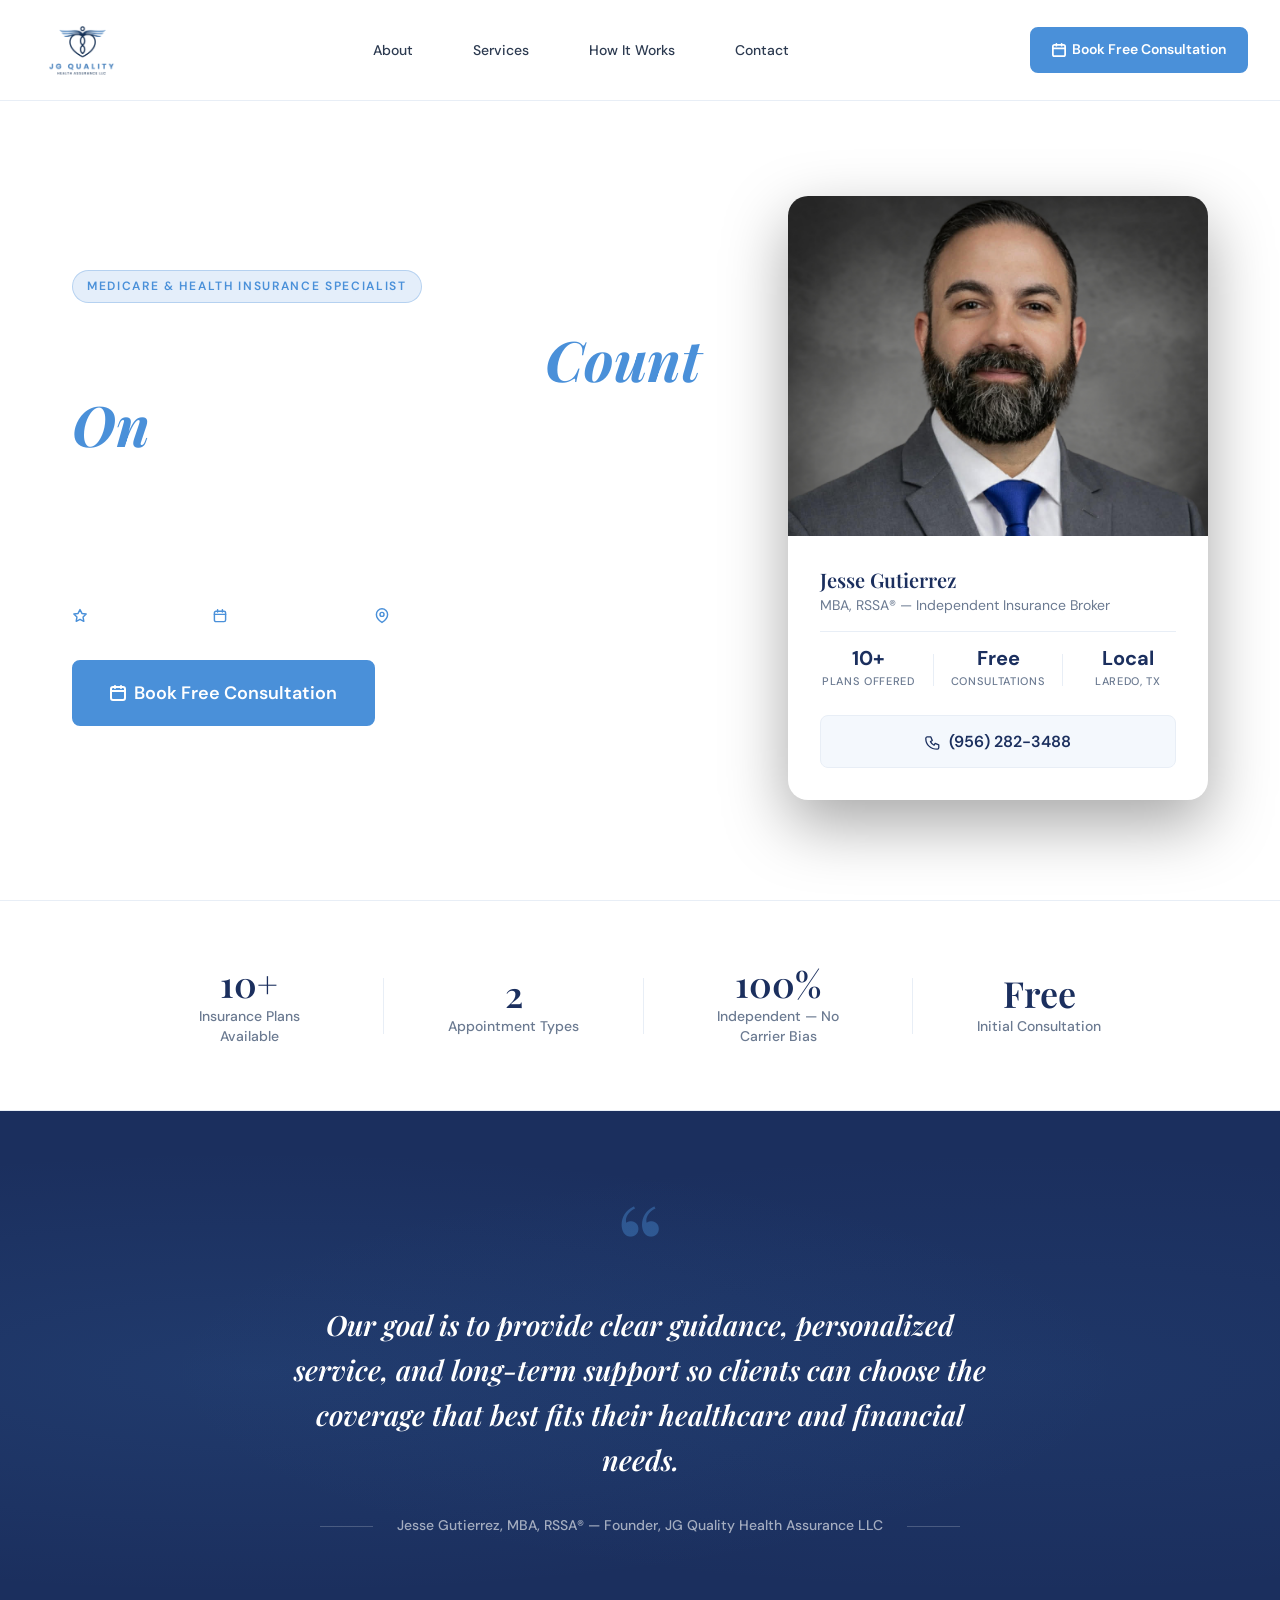
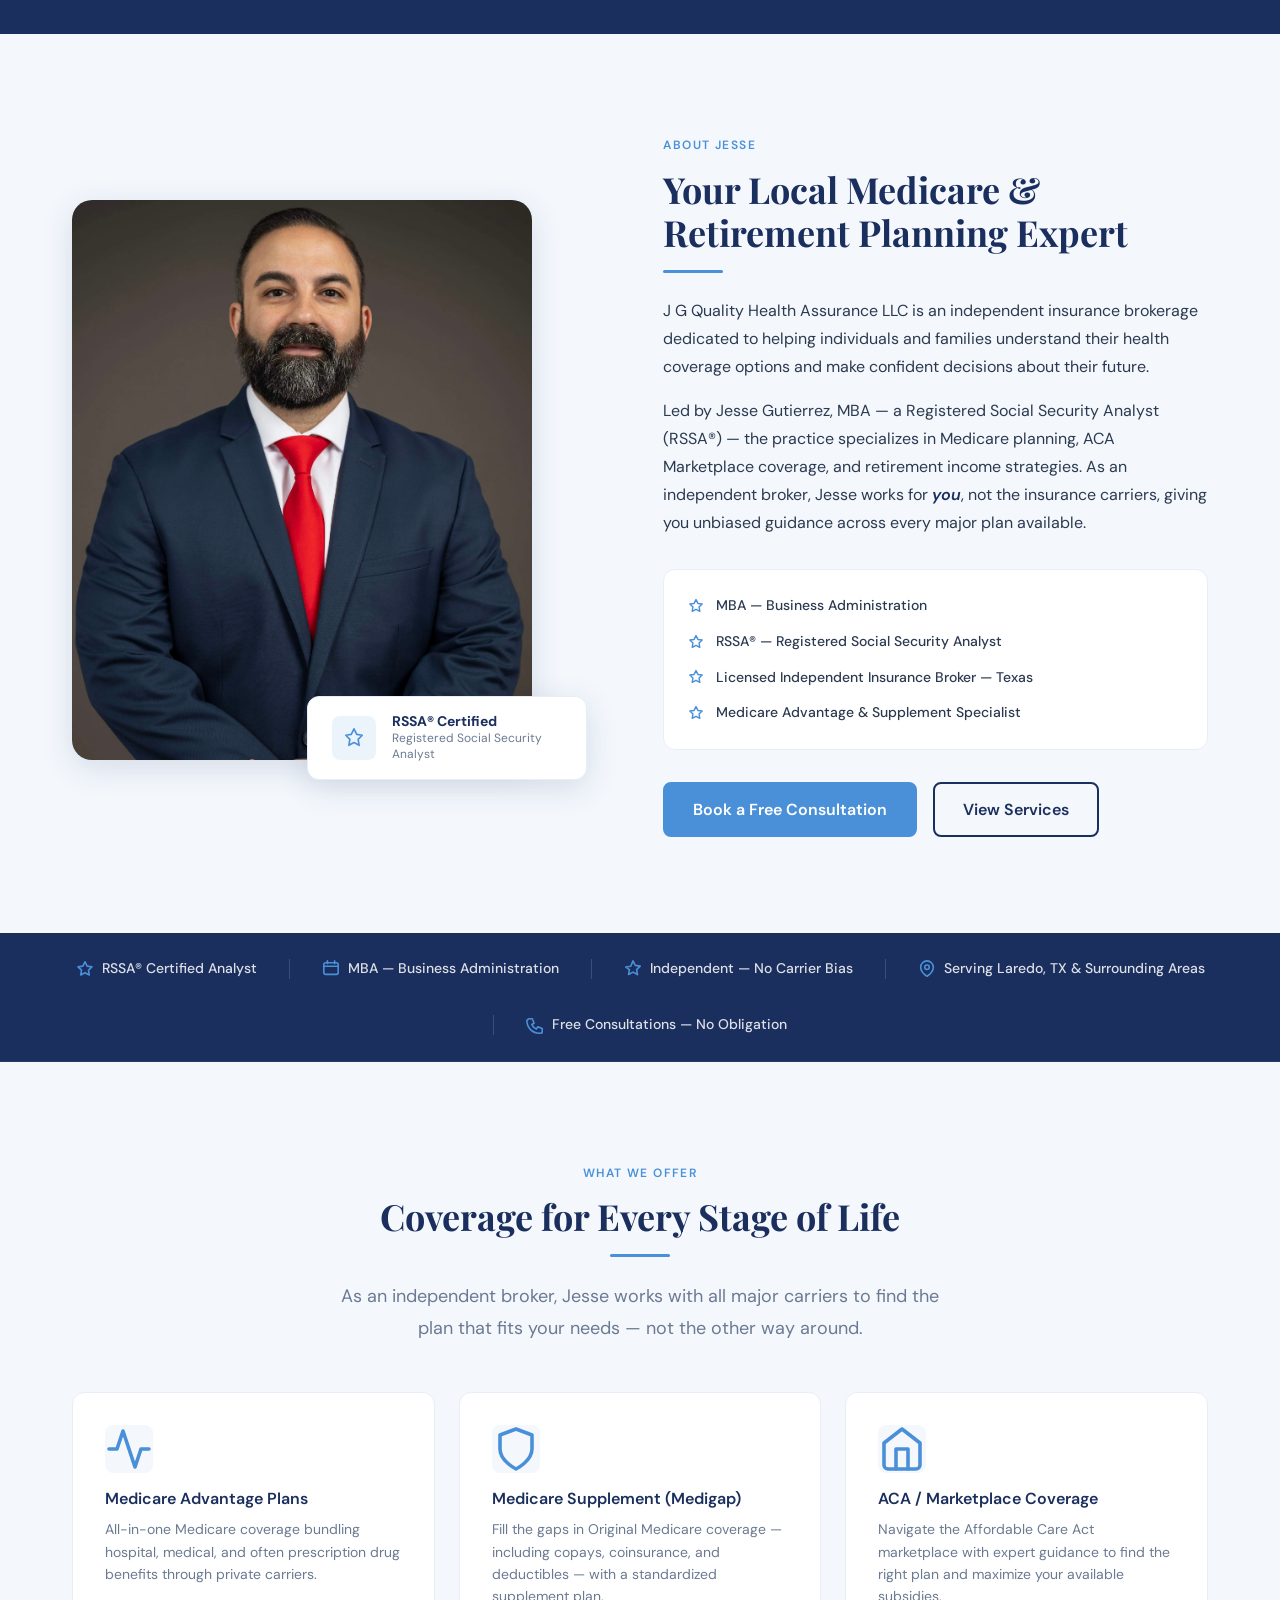
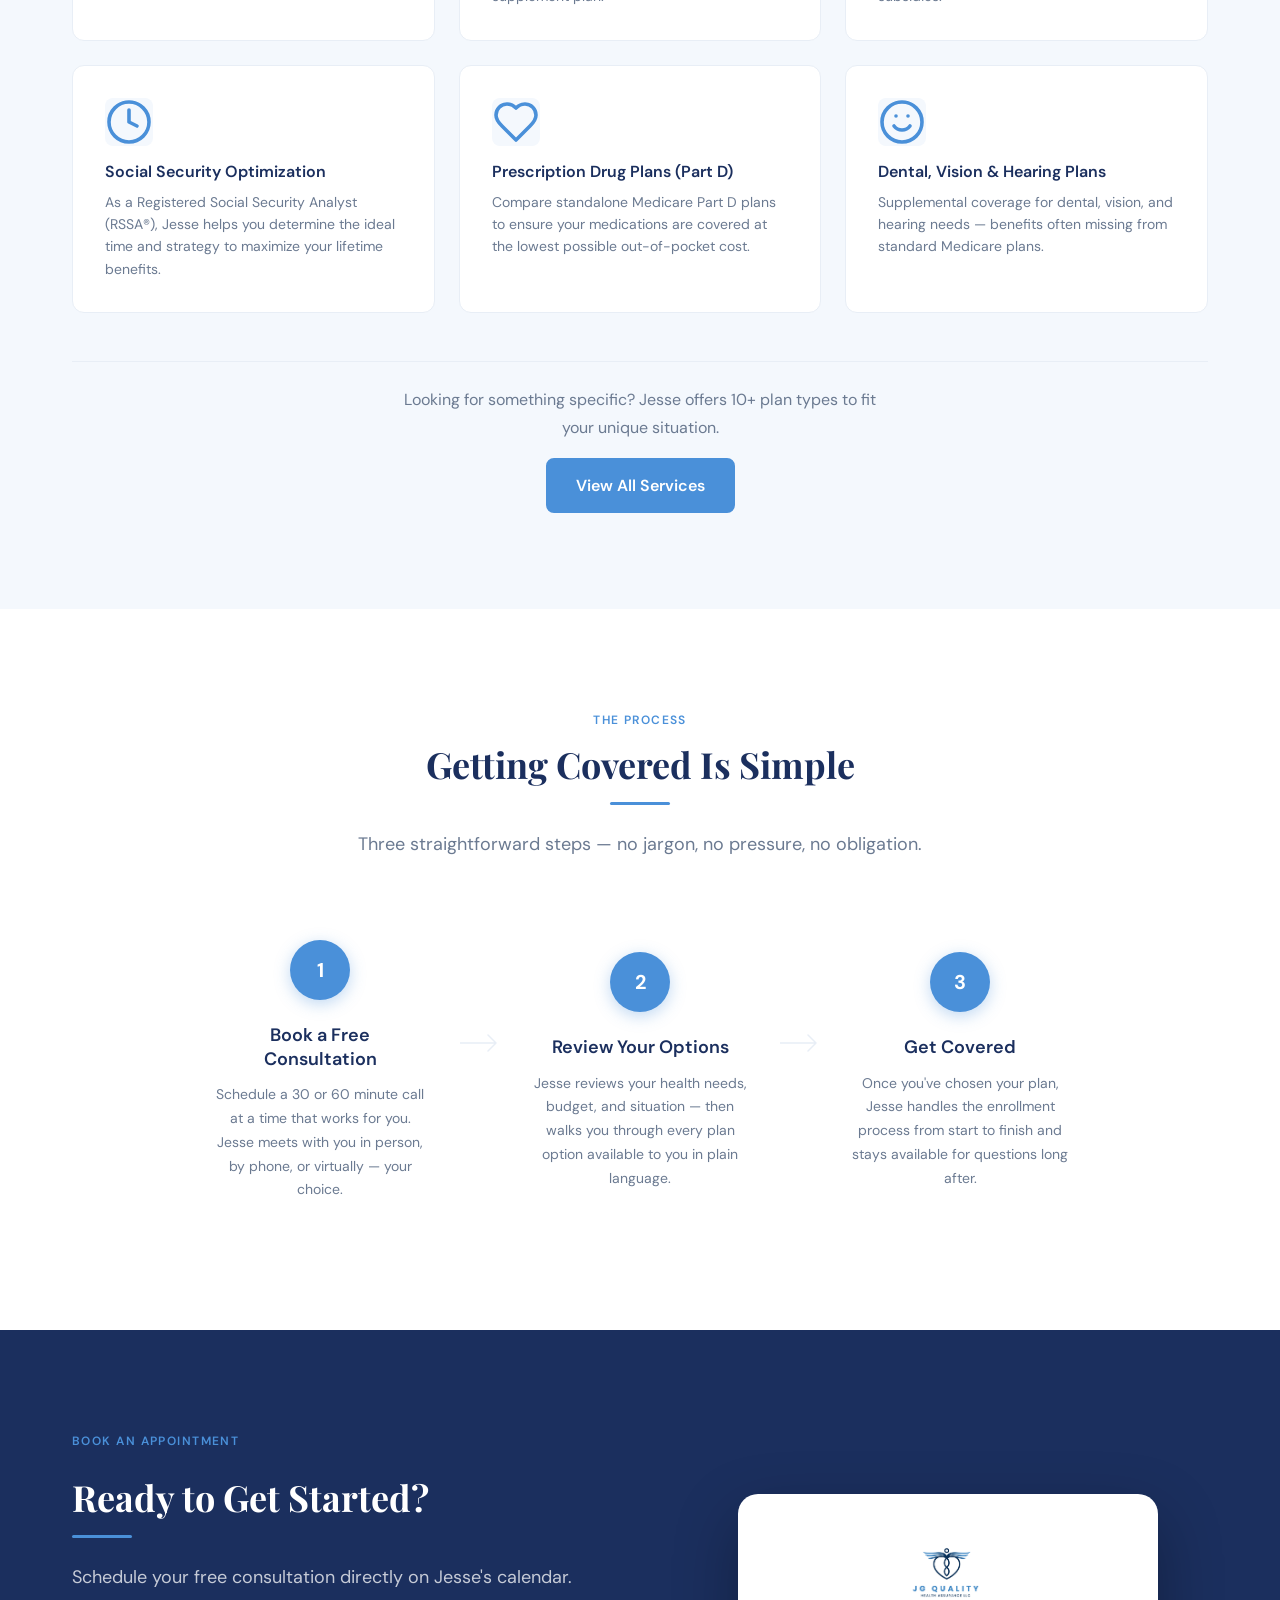
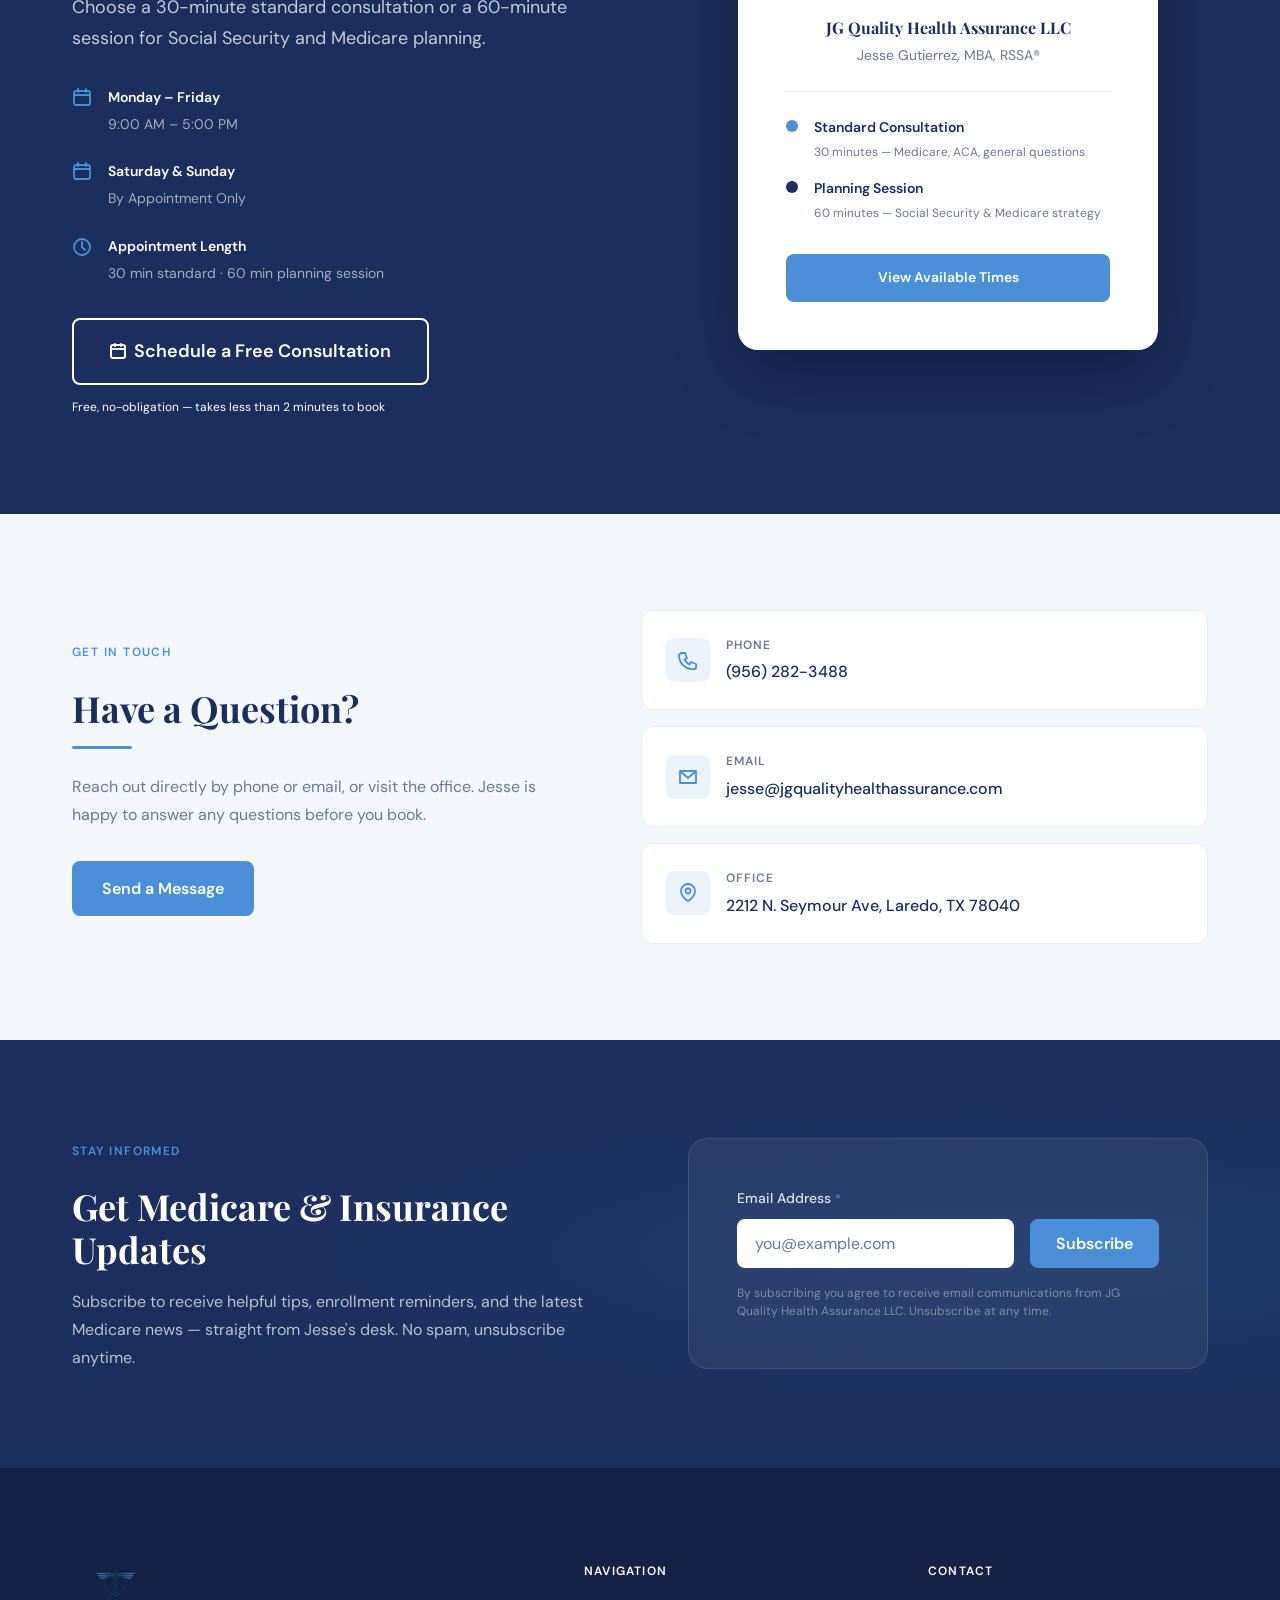
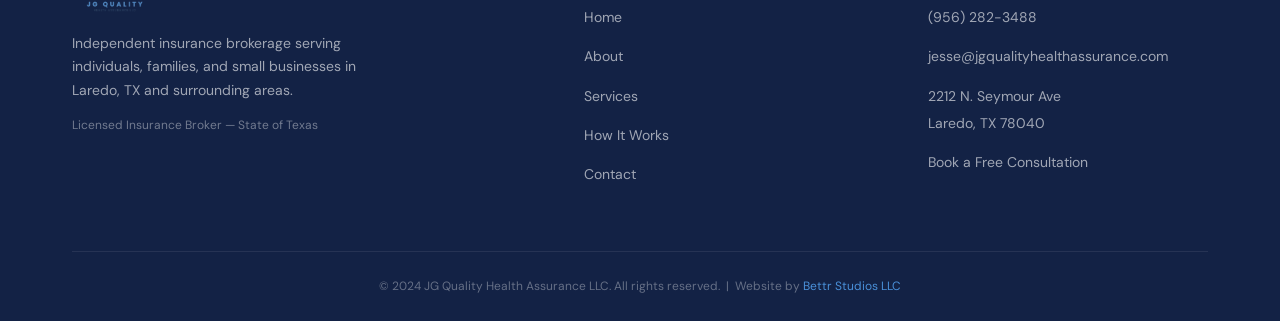
==== index.html @ 442da997 "[Bug Fix]: CSS Styling from imported Mailchimp service is blocked now to prioritize our site css." ====
<!DOCTYPE html>
<html lang="en">
<head>
  <meta charset="UTF-8" />
  <meta name="viewport" content="width=device-width, initial-scale=1.0"/>
  <title>JG Quality Health Assurance</title>
  <link rel="preconnect" href="https://fonts.googleapis.com" />
  <link rel="preconnect" href="https://fonts.gstatic.com" crossorigin />
  <link href="https://fonts.googleapis.com/css2?family=DM+Sans:wght@400;500;600&family=Playfair+Display:wght@600&display=swap" rel="stylesheet"/>
    <link rel="stylesheet" href="/css/jg-design-system.css" />
    <link href="https://assets.calendly.com/assets/external/widget.css" rel="stylesheet">
  <!-- <script id="mcjs">!function(c,h,i,m,p){m=c.createElement(h),p=c.getElementsByTagName(h)[0],m.async=1,m.src=i,p.parentNode.insertBefore(m,p)}(document,"script","https://chimpstatic.com/mcjs-connected/js/users/6bf4e1b1c096da97a17bc1fe7/d8de13b94c5bb392a328e756f.js");</script> -->
</head>

<body>

  <!-- ═══════════════════════════════════════════════
       NAVBAR COMPONENT 
  ════════════════════════════════════════════════ -->

  <header class="navbar" id="navbar">
    <div class="navbar__inner">
      <a href="#" class="navbar__logo" aria-label="JG Quality Health Assurance Home">
        <img src="/assets/logo/JG_LOGO_transparent.png" alt="JG Quality Health Assurance" />
      </a>

      <!-- Desktop nav links -->
      <nav aria-label="Main navigation">
        <ul class="navbar__links">
          <li><a href="#about">About</a></li>
          <li><a href="/services.html">Services</a></li>
          <li><a href="#how-it-works">How It Works</a></li>
          <li><a href="/contact.html">Contact</a></li>
        </ul>
      </nav>

      <!-- Desktop CTA -->
      <a href="#book" class="navbar__cta" aria-label="Book a free consultation">
        <svg viewBox="0 0 16 16" fill="none" stroke="currentColor" stroke-width="2" stroke-linecap="round">
          <rect x="1" y="2" width="14" height="13" rx="2"/>
          <path d="M1 6h14M5 1v2M11 1v2"/>
        </svg>
        Book Free Consultation
      </a>

      <!-- Mobile hamburger -->
      <button
        class="navbar__hamburger"
        id="hamburger"
        aria-label="Toggle navigation menu"
        aria-expanded="false"
        aria-controls="mobile-menu"
      >
        <span></span>
        <span></span>
        <span></span>
      </button>

    </div>

    <!-- Mobile dropdown menu -->
    <nav class="navbar__mobile" id="mobile-menu" aria-label="Mobile navigation">
        <a href="#about"           onclick="closeMenu()">About</a>
        <a href="/services.html"   onclick="closeMenu()">Services</a>
        <a href="#how-it-works"    onclick="closeMenu()">How It Works</a>
        <a href="/contact.html"    onclick="closeMenu()">Contact</a>
        <a href="#book" class="navbar__cta" onclick="closeMenu()">
            Book Free Consultation
        </a>
    </nav>
  </header>

  <!-- END NAVBAR COMPONENT ════════════════════════ -->

  <!-- ═══════════════════════════════════════════════
     HERO SECTION
════════════════════════════════════════════════ -->

<section class="hero" id="home">
  <!-- Background image with overlay -->
  <div class="hero__bg"></div>

  <div class="container">
    <div class="hero__content">

      <!-- Left: Text -->
      <div class="hero__text">
        <span class="hero__eyebrow">Medicare & Health Insurance Specialist</span>

        <h1>Coverage You Can <em>Count On</em></h1>

        <p>
          Jesse Gutierrez, MBA, RSSA® helps individuals and families in Laredo navigate
          Medicare, ACA Marketplace, and Social Security planning — with honest guidance
          and no pressure.
        </p>

        <!-- Trust badges -->
        <div class="hero__badges">
          <div class="hero__badge">
            <svg viewBox="0 0 20 20" fill="none" stroke="currentColor" stroke-width="1.8" stroke-linecap="round" stroke-linejoin="round">
              <path d="M10 2l2.4 4.8 5.3.8-3.85 3.75.91 5.3L10 14.1l-4.76 2.51.91-5.3L2.3 7.6l5.3-.8z"/>
            </svg>
            RSSA® Certified
          </div>
          <div class="hero__badge">
            <svg viewBox="0 0 20 20" fill="none" stroke="currentColor" stroke-width="1.8" stroke-linecap="round" stroke-linejoin="round">
              <rect x="3" y="4" width="14" height="13" rx="2"/>
              <path d="M3 8h14M7 2v3M13 2v3"/>
            </svg>
            Free Consultations
          </div>
          <div class="hero__badge">
            <svg viewBox="0 0 20 20" fill="none" stroke="currentColor" stroke-width="1.8" stroke-linecap="round" stroke-linejoin="round">
              <path d="M10 18s-7-4.5-7-10a7 7 0 0114 0c0 5.5-7 10-7 10z"/>
              <circle cx="10" cy="8" r="2.5"/>
            </svg>
            Serving Laredo, TX
          </div>
        </div>

        <!-- CTAs -->
        <div class="hero__ctas">
          <a href="#book" class="btn btn--primary btn--lg">
            <svg viewBox="0 0 16 16" fill="none" stroke="currentColor" stroke-width="2" stroke-linecap="round" style="width:16px;height:16px;flex-shrink:0;">
              <rect x="1" y="2" width="14" height="13" rx="2"/>
              <path d="M1 6h14M5 1v2M11 1v2"/>
            </svg>
            Book Free Consultation
          </a>
          <a href="#services" class="btn btn--ghost btn--lg">View Services</a>
        </div>
      </div>

      <!-- Right: Card -->
      <div class="hero__card">
        <div class="hero__card-inner">
           <img src="/assets/pictures/headshots/headshot1.jpeg" 
     alt="Jesse Gutierrez, MBA RSSA® — Independent Insurance Broker" 
     class="hero__headshot-img" />

          <div class="hero__card-body">
            <p class="hero__card-name">Jesse Gutierrez</p>
            <p class="hero__card-title">MBA, RSSA® — Independent Insurance Broker</p>

            <div class="hero__card-divider"></div>

            <div class="hero__card-stats">
              <div class="hero__stat">
                <span class="hero__stat-number">10+</span>
                <span class="hero__stat-label">Plans Offered</span>
              </div>
              <div class="hero__stat-sep"></div>
              <div class="hero__stat">
                <span class="hero__stat-number">Free</span>
                <span class="hero__stat-label">Consultations</span>
              </div>
              <div class="hero__stat-sep"></div>
              <div class="hero__stat">
                <span class="hero__stat-number">Local</span>
                <span class="hero__stat-label">Laredo, TX</span>
              </div>
            </div>

            <a href="tel:9562823488" class="hero__card-phone">
              <svg viewBox="0 0 20 20" fill="none" stroke="currentColor" stroke-width="1.8" stroke-linecap="round" stroke-linejoin="round" style="width:16px;height:16px;flex-shrink:0;">
                <path d="M3 3h4l2 5-2.5 1.5a11 11 0 005 5L13 12l5 2v4a2 2 0 01-2 2C6.5 20 0 13.5 0 5a2 2 0 012-2z" transform="translate(1,1) scale(0.9)"/>
              </svg>
              (956) 282-3488
            </a>
          </div>
        </div>
      </div>

    </div>
  </div>
</section>

<!-- END HERO SECTION ════════════════════════════ -->


 <!-- ═══════════════════════════════════════════════
     STATS BAR
════════════════════════════════════════════════ -->

<section class="stats-bar">
  <div class="container">
    <div class="stats-bar__inner">

      <div class="stats-bar__item">
        <span class="stats-bar__number">10+</span>
        <span class="stats-bar__label">Insurance Plans Available</span>
      </div>

      <div class="stats-bar__sep"></div>

      <div class="stats-bar__item">
        <span class="stats-bar__number">2</span>
        <span class="stats-bar__label">Appointment Types</span>
      </div>

      <div class="stats-bar__sep"></div>

      <div class="stats-bar__item">
        <span class="stats-bar__number">100%</span>
        <span class="stats-bar__label">Independent — No Carrier Bias</span>
      </div>

      <div class="stats-bar__sep"></div>

      <div class="stats-bar__item">
        <span class="stats-bar__number">Free</span>
        <span class="stats-bar__label">Initial Consultation</span>
      </div>

    </div>
  </div>
</section>

<!-- END STATS BAR ═══════════════════════════════ -->


<!-- ═══════════════════════════════════════════════
     MISSION BANNER
════════════════════════════════════════════════ -->

<section class="mission-banner">
  <div class="container container--narrow">
    <div class="mission-banner__inner">

      <!-- Large decorative quote mark -->
      <div class="mission-banner__quote-mark" aria-hidden="true">&ldquo;</div>

      <blockquote class="mission-banner__quote">
        Our goal is to provide clear guidance, personalized service, and long-term support
        so clients can choose the coverage that best fits their healthcare and financial needs.
      </blockquote>

      <div class="mission-banner__attr">
        <div class="mission-banner__line"></div>
        <span>Jesse Gutierrez, MBA, RSSA® — Founder, JG Quality Health Assurance LLC</span>
        <div class="mission-banner__line"></div>
      </div>

    </div>
  </div>
</section>

<!-- END MISSION BANNER ══════════════════════════ -->




<!-- ═══════════════════════════════════════════════
     ABOUT SECTION
════════════════════════════════════════════════ -->

<section class="about section--alt" id="about">
  <div class="container">

    <div class="about__grid">

      <!-- Left: Image + credential cards -->
      <div class="about__image-col">
        <div class="about__image-wrap">
          <img
            src="/assets/pictures/headshots/headshot2.jpg"
            alt="Jesse Gutierrez, MBA RSSA®"
            class="about__photo"
          />
          <!-- Floating credential card -->
          <div class="about__cred-card">
            <div class="about__cred-icon">
              <svg viewBox="0 0 24 24" fill="none" stroke="currentColor" stroke-width="1.8" stroke-linecap="round" stroke-linejoin="round">
                <path d="M12 2l3 6 6 1-4.5 4.5 1.1 6.5L12 17l-5.6 3 1.1-6.5L3 9l6-1z"/>
              </svg>
            </div>
            <div>
              <p class="about__cred-title">RSSA® Certified</p>
              <p class="about__cred-sub">Registered Social Security Analyst</p>
            </div>
          </div>
        </div>
      </div>

      <!-- Right: Bio content -->
      <div class="about__content">
        <span class="section-label">About Jesse</span>
        <h2>Your Local Medicare & Retirement Planning Expert</h2>
        <div class="divider"></div>

        <p>
          J G Quality Health Assurance LLC is an independent insurance brokerage dedicated
          to helping individuals and families understand their health coverage options and
          make confident decisions about their future.
        </p>
        <p>
          Led by Jesse Gutierrez, MBA — a Registered Social Security Analyst (RSSA®) —
          the practice specializes in Medicare planning, ACA Marketplace coverage, and
          retirement income strategies. As an independent broker, Jesse works for
          <em>you</em>, not the insurance carriers, giving you unbiased guidance across
          every major plan available.
        </p>

        <!-- Credential pills -->
        <div class="about__credentials">
          <div class="about__credential">
            <svg viewBox="0 0 20 20" fill="none" stroke="currentColor" stroke-width="1.8" stroke-linecap="round" stroke-linejoin="round">
              <path d="M10 2l2.4 4.8 5.3.8-3.85 3.75.91 5.3L10 14.1l-4.76 2.51.91-5.3L2.3 7.6l5.3-.8z"/>
            </svg>
            <span>MBA — Business Administration</span>
          </div>
          <div class="about__credential">
            <svg viewBox="0 0 20 20" fill="none" stroke="currentColor" stroke-width="1.8" stroke-linecap="round" stroke-linejoin="round">
              <path d="M10 2l2.4 4.8 5.3.8-3.85 3.75.91 5.3L10 14.1l-4.76 2.51.91-5.3L2.3 7.6l5.3-.8z"/>
            </svg>
            <span>RSSA® — Registered Social Security Analyst</span>
          </div>
          <div class="about__credential">
            <svg viewBox="0 0 20 20" fill="none" stroke="currentColor" stroke-width="1.8" stroke-linecap="round" stroke-linejoin="round">
              <path d="M10 2l2.4 4.8 5.3.8-3.85 3.75.91 5.3L10 14.1l-4.76 2.51.91-5.3L2.3 7.6l5.3-.8z"/>
            </svg>
            <span>Licensed Independent Insurance Broker — Texas</span>
          </div>
          <div class="about__credential">
            <svg viewBox="0 0 20 20" fill="none" stroke="currentColor" stroke-width="1.8" stroke-linecap="round" stroke-linejoin="round">
              <path d="M10 2l2.4 4.8 5.3.8-3.85 3.75.91 5.3L10 14.1l-4.76 2.51.91-5.3L2.3 7.6l5.3-.8z"/>
            </svg>
            <span>Medicare Advantage & Supplement Specialist</span>
          </div>
        </div>

        <div class="about__ctas">
          <a href="#book" class="btn btn--primary">Book a Free Consultation</a>
          <a href="#services" class="btn btn--secondary">View Services</a>
        </div>
      </div>

    </div>
  </div>
</section>

<!-- END ABOUT SECTION ═══════════════════════════ -->

<!-- ═══════════════════════════════════════════════
     TRUST BAR
════════════════════════════════════════════════ -->

<section class="trust-bar">
  <div class="container">
    <div class="trust-bar__inner">

      <div class="trust-badge">
        <svg class="trust-badge__icon" viewBox="0 0 20 20" fill="none" stroke="currentColor" stroke-width="1.8" stroke-linecap="round" stroke-linejoin="round">
          <path d="M10 2l2.4 4.8 5.3.8-3.85 3.75.91 5.3L10 14.1l-4.76 2.51.91-5.3L2.3 7.6l5.3-.8z"/>
        </svg>
        RSSA® Certified Analyst
      </div>

      <div class="trust-bar__sep"></div>

      <div class="trust-badge">
        <svg class="trust-badge__icon" viewBox="0 0 20 20" fill="none" stroke="currentColor" stroke-width="1.8" stroke-linecap="round" stroke-linejoin="round">
          <rect x="2" y="3" width="16" height="13" rx="2"/>
          <path d="M2 7h16"/>
          <path d="M6 1v3M14 1v3"/>
        </svg>
        MBA — Business Administration
      </div>

      <div class="trust-bar__sep"></div>

      <div class="trust-badge">
        <svg class="trust-badge__icon" viewBox="0 0 20 20" fill="none" stroke="currentColor" stroke-width="1.8" stroke-linecap="round" stroke-linejoin="round">
          <path d="M10 1l2.5 5 5.5.8-4 3.9.95 5.5L10 13.5l-4.95 2.6.95-5.5L2 7.8l5.5-.8z"/>
        </svg>
        Independent — No Carrier Bias
      </div>

      <div class="trust-bar__sep"></div>

      <div class="trust-badge">
        <svg class="trust-badge__icon" viewBox="0 0 20 20" fill="none" stroke="currentColor" stroke-width="1.8" stroke-linecap="round" stroke-linejoin="round">
          <path d="M10 18s-7-4.5-7-10a7 7 0 0114 0c0 5.5-7 10-7 10z"/>
          <circle cx="10" cy="8" r="2.5"/>
        </svg>
        Serving Laredo, TX & Surrounding Areas
      </div>

      <div class="trust-bar__sep"></div>

      <div class="trust-badge">
        <svg class="trust-badge__icon" viewBox="0 0 20 20" fill="none" stroke="currentColor" stroke-width="1.8" stroke-linecap="round" stroke-linejoin="round">
          <path d="M3 3h4l2 5-2.5 1.5a11 11 0 005 5L13 12l5 2v4a1 1 0 01-1 1C7 20 1 13 1 5a1 1 0 011-1z"/>
        </svg>
        Free Consultations — No Obligation
      </div>

    </div>
  </div>
</section>

<!-- END TRUST BAR ═══════════════════════════════ -->

<!-- ═══════════════════════════════════════════════
     SERVICES PREVIEW
════════════════════════════════════════════════ -->

<section class="services-preview section--alt" id="services">
  <div class="container">

    <!-- Section heading -->
    <div class="section-heading text-center">
      <span class="section-label">What We Offer</span>
      <h2>Coverage for Every Stage of Life</h2>
      <div class="divider divider--center"></div>
      <p>
        As an independent broker, Jesse works with all major carriers to find the plan
        that fits your needs — not the other way around.
      </p>
    </div>

    <!-- 6-card preview grid -->
    <div class="services-preview__grid">

      <!-- Medicare Advantage -->
      <div class="service-card">
        <div class="service-card__icon">
          <svg viewBox="0 0 24 24" fill="none" stroke="currentColor" stroke-width="1.8" stroke-linecap="round" stroke-linejoin="round">
            <path d="M22 12h-4l-3 9L9 3l-3 9H2"/>
          </svg>
        </div>
        <h4>Medicare Advantage Plans</h4>
        <p>All-in-one Medicare coverage bundling hospital, medical, and often prescription drug benefits through private carriers.</p>
      </div>

      <!-- Medicare Supplement -->
      <div class="service-card">
        <div class="service-card__icon">
          <svg viewBox="0 0 24 24" fill="none" stroke="currentColor" stroke-width="1.8" stroke-linecap="round" stroke-linejoin="round">
            <path d="M12 22s8-4 8-10V5l-8-3-8 3v7c0 6 8 10 8 10z"/>
          </svg>
        </div>
        <h4>Medicare Supplement (Medigap)</h4>
        <p>Fill the gaps in Original Medicare coverage — including copays, coinsurance, and deductibles — with a standardized supplement plan.</p>
      </div>

      <!-- ACA Marketplace -->
      <div class="service-card">
        <div class="service-card__icon">
          <svg viewBox="0 0 24 24" fill="none" stroke="currentColor" stroke-width="1.8" stroke-linecap="round" stroke-linejoin="round">
            <path d="M3 9l9-7 9 7v11a2 2 0 01-2 2H5a2 2 0 01-2-2z"/>
            <polyline points="9 22 9 12 15 12 15 22"/>
          </svg>
        </div>
        <h4>ACA / Marketplace Coverage</h4>
        <p>Navigate the Affordable Care Act marketplace with expert guidance to find the right plan and maximize your available subsidies.</p>
      </div>

      <!-- Social Security -->
      <div class="service-card">
        <div class="service-card__icon">
          <svg viewBox="0 0 24 24" fill="none" stroke="currentColor" stroke-width="1.8" stroke-linecap="round" stroke-linejoin="round">
            <circle cx="12" cy="12" r="10"/>
            <path d="M12 6v6l4 2"/>
          </svg>
        </div>
        <h4>Social Security Optimization</h4>
        <p>As a Registered Social Security Analyst (RSSA®), Jesse helps you determine the ideal time and strategy to maximize your lifetime benefits.</p>
      </div>

      <!-- Part D -->
      <div class="service-card">
        <div class="service-card__icon">
          <svg viewBox="0 0 24 24" fill="none" stroke="currentColor" stroke-width="1.8" stroke-linecap="round" stroke-linejoin="round">
            <path d="M19 14c1.49-1.46 3-3.21 3-5.5A5.5 5.5 0 0016.5 3c-1.76 0-3 .5-4.5 2-1.5-1.5-2.74-2-4.5-2A5.5 5.5 0 002 8.5c0 2.3 1.5 4.05 3 5.5l7 7 7-7z"/>
          </svg>
        </div>
        <h4>Prescription Drug Plans (Part D)</h4>
        <p>Compare standalone Medicare Part D plans to ensure your medications are covered at the lowest possible out-of-pocket cost.</p>
      </div>

      <!-- Dental Vision Hearing -->
      <div class="service-card">
        <div class="service-card__icon">
          <svg viewBox="0 0 24 24" fill="none" stroke="currentColor" stroke-width="1.8" stroke-linecap="round" stroke-linejoin="round">
            <circle cx="12" cy="12" r="10"/>
            <path d="M8 14s1.5 2 4 2 4-2 4-2"/>
            <line x1="9" y1="9" x2="9.01" y2="9"/>
            <line x1="15" y1="9" x2="15.01" y2="9"/>
          </svg>
        </div>
        <h4>Dental, Vision & Hearing Plans</h4>
        <p>Supplemental coverage for dental, vision, and hearing needs — benefits often missing from standard Medicare plans.</p>
      </div>

    </div>

    <!-- CTA row -->
    <div class="services-preview__cta">
      <p>Looking for something specific? Jesse offers 10+ plan types to fit your unique situation.</p>
      <a href="/services.html" class="btn btn--primary">View All Services</a>
    </div>

  </div>
</section>

<!-- END SERVICES PREVIEW ════════════════════════ -->

<!-- ═══════════════════════════════════════════════
     HOW IT WORKS
════════════════════════════════════════════════ -->

<section class="how-it-works" id="how-it-works">
  <div class="container">

    <div class="section-heading text-center">
      <span class="section-label">The Process</span>
      <h2>Getting Covered Is Simple</h2>
      <div class="divider divider--center"></div>
      <p>Three straightforward steps — no jargon, no pressure, no obligation.</p>
    </div>

    <div class="steps">

      <div class="step">
        <div class="step__number">1</div>
        <h4>Book a Free Consultation</h4>
        <p>Schedule a 30 or 60 minute call at a time that works for you. Jesse meets with you in person, by phone, or virtually — your choice.</p>
      </div>

      <div class="step__connector" aria-hidden="true">
        <svg viewBox="0 0 40 24" fill="none">
          <path d="M0 12h36M28 4l8 8-8 8" stroke="currentColor" stroke-width="1.5" stroke-linecap="round" stroke-linejoin="round"/>
        </svg>
      </div>

      <div class="step">
        <div class="step__number">2</div>
        <h4>Review Your Options</h4>
        <p>Jesse reviews your health needs, budget, and situation — then walks you through every plan option available to you in plain language.</p>
      </div>

      <div class="step__connector" aria-hidden="true">
        <svg viewBox="0 0 40 24" fill="none">
          <path d="M0 12h36M28 4l8 8-8 8" stroke="currentColor" stroke-width="1.5" stroke-linecap="round" stroke-linejoin="round"/>
        </svg>
      </div>

      <div class="step">
        <div class="step__number">3</div>
        <h4>Get Covered</h4>
        <p>Once you've chosen your plan, Jesse handles the enrollment process from start to finish and stays available for questions long after.</p>
      </div>

    </div>

  </div>
</section>

<!-- END HOW IT WORKS ════════════════════════════ -->


<!-- ═══════════════════════════════════════════════
     BOOKING SECTION
════════════════════════════════════════════════ -->

<section class="booking section--dark" id="book">
  <div class="container">

    <div class="booking__inner">

      <!-- Left: Copy -->
      <div class="booking__content">
        <span class="section-label">Book an Appointment</span>
        <h2>Ready to Get Started?</h2>
        <div class="divider"></div>
        <p>
          Schedule your free consultation directly on Jesse's calendar.
          Choose a 30-minute standard consultation or a 60-minute session
          for Social Security and Medicare planning.
        </p>

        <div class="booking__details">
          <div class="booking__detail">
            <svg viewBox="0 0 20 20" fill="none" stroke="currentColor" stroke-width="1.8" stroke-linecap="round" stroke-linejoin="round">
              <rect x="2" y="3" width="16" height="14" rx="2"/>
              <path d="M2 7h16M6 1v3M14 1v3"/>
            </svg>
            <div>
              <strong>Monday – Friday</strong>
              <span>9:00 AM – 5:00 PM</span>
            </div>
          </div>
          <div class="booking__detail">
            <svg viewBox="0 0 20 20" fill="none" stroke="currentColor" stroke-width="1.8" stroke-linecap="round" stroke-linejoin="round">
              <rect x="2" y="3" width="16" height="14" rx="2"/>
              <path d="M2 7h16M6 1v3M14 1v3"/>
            </svg>
            <div>
              <strong>Saturday & Sunday</strong>
              <span>By Appointment Only</span>
            </div>
          </div>
          <div class="booking__detail">
            <svg viewBox="0 0 20 20" fill="none" stroke="currentColor" stroke-width="1.8" stroke-linecap="round" stroke-linejoin="round">
              <circle cx="10" cy="10" r="8"/>
              <path d="M10 5v5l3 3"/>
            </svg>
            <div>
              <strong>Appointment Length</strong>
              <span>30 min standard · 60 min planning session</span>
            </div>
          </div>
        </div>

        <!-- Calendly popup button -->
        <div class="booking__cta">
          <a href=""
             class="btn btn--ghost btn--lg"
             onclick="Calendly.initPopupWidget({url: 'https://calendly.com/jesse-jgqualityhealthassurance/health-insurance-consultation'});return false;">
            <svg viewBox="0 0 16 16" fill="none" stroke="currentColor" stroke-width="2" stroke-linecap="round" style="width:16px;height:16px;flex-shrink:0;">
              <rect x="1" y="2" width="14" height="13" rx="2"/>
              <path d="M1 6h14M5 1v2M11 1v2"/>
            </svg>

            Schedule a Free Consultation
          </a>
          <p class="booking__cta-note">Free, no-obligation — takes less than 2 minutes to book</p>
        </div>

      </div>

      <!-- Right: Visual panel -->
      <div class="booking__visual">
        <div class="booking__visual-inner">
          <img
            src="/assets/logo/JG LOGO.png"
            alt="JG Quality Health Assurance"
            class="booking__visual-logo"
          />
          <h3>JG Quality Health Assurance LLC</h3>
          <p>Jesse Gutierrez, MBA, RSSA®</p>
          <div class="booking__visual-divider"></div>

          <div class="booking__visual-types">
            <div class="booking__type">
              <div class="booking__type-dot"></div>
              <div>
                <strong>Standard Consultation</strong>
                <span>30 minutes — Medicare, ACA, general questions</span>
              </div>
            </div>
            <div class="booking__type">
              <div class="booking__type-dot booking__type-dot--lg"></div>
              <div>
                <strong>Planning Session</strong>
                <span>60 minutes — Social Security & Medicare strategy</span>
              </div>
            </div>
          </div>

          <a href=""
             class="booking__visual-btn"
             onclick="Calendly.initPopupWidget({url: 'https://calendly.com/jesse-jgqualityhealthassurance/health-insurance-consultation'});return false;">
            View Available Times
          </a>
        </div>
      </div>

    </div>
  </div>

  <!-- Calendly script -->
  <script src="https://assets.calendly.com/assets/external/widget.js" type="text/javascript" async></script>
</section>


<!-- END BOOKING SECTION ═════════════════════════ -->


<!-- ═══════════════════════════════════════════════
     CONTACT SLIM
════════════════════════════════════════════════ -->

<section class="contact-slim" id="contact">
  <div class="container">

    <div class="contact-slim__inner">

      <!-- Left: Heading + CTA -->
      <div class="contact-slim__content">
        <span class="section-label">Get in Touch</span>
        <h2>Have a Question?</h2>
        <div class="divider"></div>
        <p>
          Reach out directly by phone or email, or visit the office.
          Jesse is happy to answer any questions before you book.
        </p>
        <a href="/contact.html" class="btn btn--primary">Send a Message</a>
      </div>

      <!-- Right: Contact details -->
      <div class="contact-slim__details">

        <a href="tel:9562823488" class="contact-slim__item">
          <div class="contact-slim__icon">
            <svg viewBox="0 0 20 20" fill="none" stroke="currentColor" stroke-width="1.8" stroke-linecap="round" stroke-linejoin="round">
              <path d="M3 3h4l2 5-2.5 1.5a11 11 0 005 5L13 12l5 2v4a1 1 0 01-1 1C7 20 1 13 1 5a1 1 0 011-1z"/>
            </svg>
          </div>
          <div>
            <span class="contact-slim__label">Phone</span>
            <span class="contact-slim__value">(956) 282-3488</span>
          </div>
        </a>

        <a href="mailto:jesse@jgqualityhealthassurance.com" class="contact-slim__item">
          <div class="contact-slim__icon">
            <svg viewBox="0 0 20 20" fill="none" stroke="currentColor" stroke-width="1.8" stroke-linecap="round" stroke-linejoin="round">
              <path d="M2 4h16v12H2zM2 4l8 7 8-7"/>
            </svg>
          </div>
          <div>
            <span class="contact-slim__label">Email</span>
            <span class="contact-slim__value">jesse@jgqualityhealthassurance.com</span>
          </div>
        </a>

        <div class="contact-slim__item">
          <div class="contact-slim__icon">
            <svg viewBox="0 0 20 20" fill="none" stroke="currentColor" stroke-width="1.8" stroke-linecap="round" stroke-linejoin="round">
              <path d="M10 18s-7-4.5-7-10a7 7 0 0114 0c0 5.5-7 10-7 10z"/>
              <circle cx="10" cy="8" r="2.5"/>
            </svg>
          </div>
          <div>
            <span class="contact-slim__label">Office</span>
            <span class="contact-slim__value">2212 N. Seymour Ave, Laredo, TX 78040</span>
          </div>
        </div>

      </div>
    </div>
  </div>
</section>

<!-- END CONTACT SLIM ════════════════════════════ -->

 <!-- ═══════════════════════════════════════════════
     NEWSLETTER SECTION (Mailchimp)
════════════════════════════════════════════════ -->

<section class="newsletter">
  <div class="container">
    <div class="newsletter__inner">

      <!-- Left: Copy -->
      <div class="newsletter__text">
        <span class="section-label">Stay Informed</span>
        <h2>Get Medicare & Insurance Updates</h2>
        <p>Subscribe to receive helpful tips, enrollment reminders, and the latest Medicare news — straight from Jesse's desk. No spam, unsubscribe anytime.</p>
      </div>

      <!-- Right: Mailchimp Form -->
      <div class="newsletter__form-wrap">
        <div id="mc_embed_signup">
          <form action="https://jgqualityhealthassurance.us5.list-manage.com/subscribe/post?u=6bf4e1b1c096da97a17bc1fe7&amp;id=ef06aa762f&amp;f_id=00cf15ebf0"
                method="post"
                id="mc-embedded-subscribe-form"
                name="mc-embedded-subscribe-form"
                class="validate"
                target="_blank">
            <div id="mc_embed_signup_scroll">

              <div class="newsletter__field-row">
                <div class="mc-field-group newsletter__field">
                  <label for="mce-EMAIL">Email Address <span class="newsletter__required">*</span></label>
                  <input type="email" name="EMAIL" class="required email" id="mce-EMAIL" required placeholder="you@example.com" />
                </div>
                <div class="newsletter__submit-wrap">
                  <input type="submit" value="Subscribe" name="subscribe" id="mc-embedded-subscribe" class="newsletter__btn" />
                </div>
              </div>

              <!-- Honeypot spam field -->
              <div aria-hidden="true" style="position: absolute; left: -5000px;">
                <input type="text" name="b_6bf4e1b1c096da97a17bc1fe7_ef06aa762f" tabindex="-1" value="" />
              </div>

              <!-- Response messages -->
              <div id="mce-responses">
                <div class="response newsletter__response newsletter__response--error" id="mce-error-response" style="display:none;"></div>
                <div class="response newsletter__response newsletter__response--success" id="mce-success-response" style="display:none;"></div>
              </div>

            </div>
          </form>
        </div>
        <p class="newsletter__disclaimer">By subscribing you agree to receive email communications from JG Quality Health Assurance LLC. Unsubscribe at any time.</p>
      </div>

    </div>
  </div>
</section>

<!-- Mailchimp validation script -->
<script type="text/javascript" src="https://s3.amazonaws.com/downloads.mailchimp.com/js/mc-validate.js"></script>
<script type="text/javascript">
  (function($) {
    window.fnames = new Array();
    window.ftypes = new Array();
    fnames[0]='EMAIL'; ftypes[0]='email';
  }(jQuery));
  var $mcj = jQuery.noConflict(true);
</script>

<!-- END NEWSLETTER SECTION ══════════════════════ -->

<footer class="footer">
  <div class="container">
    <div class="footer__inner">

      <!-- Col 1: Brand -->
      <div class="footer__brand">
        <div class="footer__logo">
          <img src="/assets/logo/JG_LOGO_transparent.png" alt="JG Quality Health Assurance" />
        </div>
        <p>
          Independent insurance brokerage serving individuals, families, and
          small businesses in Laredo, TX and surrounding areas.
        </p>
        <p class="footer__license">
          Licensed Insurance Broker — State of Texas
        </p>
      </div>

      <!-- Col 2: Navigation -->
      <div class="footer__nav">
        <h5>Navigation</h5>
        <ul>
          <li><a href="#home">Home</a></li>
          <li><a href="#about">About</a></li>
          <li><a href="/services.html">Services</a></li>
          <li><a href="#how-it-works">How It Works</a></li>
          <li><a href="/contact.html">Contact</a></li>
        </ul>
      </div>

      <!-- Col 3: Contact -->
      <div class="footer__nav">
        <h5>Contact</h5>
        <ul>
          <li><a href="tel:9562823488">(956) 282-3488</a></li>
          <li><a href="mailto:jesse@jgqualityhealthassurance.com">jesse@jgqualityhealthassurance.com</a></li>
          <li><a href="#">2212 N. Seymour Ave<br/>Laredo, TX 78040</a></li>
          <li><a href="#book">Book a Free Consultation</a></li>
        </ul>
      </div>

    </div>

    <!-- Bottom bar -->
    <div class="footer__bottom">
      <p>
        &copy; 2024 JG Quality Health Assurance LLC. All rights reserved. &nbsp;|&nbsp;
        Website by <a href="https://bttrstudios.com" target="_blank" rel="noopener">Bettr Studios LLC</a>
      </p>
    </div>

  </div>
</footer>

<!-- END FOOTER ══════════════════════════════════ -->

    <script src="/js/navbar.js"></script>

</body>
</html>
---- css/jg-design-system.css ----
/* ============================================================
   JG Quality Health Assurance — Design System
   Project: jgqualityhealthassurance.com
   Built by: Bettr Studios LLC
   ============================================================

   TABLE OF CONTENTS
   ---------------------------------------------------------
   1.  Google Fonts
   2.  CSS Variables
   3.  Reset & Base
   4.  Typography
   5.  Layout Helpers
   6.  Utilities
   7.  Buttons

   INDEX.HTML — in page order
   8.  Navbar
   9.  Hero
   10. Stats Bar
   11. Mission Banner
   12. Trust Bar
   13. About
   14. Services Preview
   15. Service Cards (shared)
   16. How It Works
   17. Booking
   18. Contact Slim
   19. Footer

   SERVICES.HTML
   20. Page Hero
   21. Services Full & CTA

   CONTACT.HTML
   22. Form Groups
   23. Contact Page

   GLOBAL RESPONSIVE
   24. 1024px
   25. 900px (navbar only)
   26. 768px
   27. 480px
   ============================================================ */


/* ============================================================
   1. GOOGLE FONTS
   ============================================================ */
@import url('https://fonts.googleapis.com/css2?family=DM+Sans:wght@400;500;600&family=Playfair+Display:wght@600&display=swap');


/* ============================================================
   2. CSS VARIABLES
   ============================================================ */
:root {
  --color-caroline-blue: #4A90D9;
  --color-navy:          #1B2F5E;
  --color-navy-dark:     #132245;
  --color-white:         #FFFFFF;
  --color-off-white:     #F4F8FD;
  --color-light-gray:    #E8EEF6;
  --color-text-body:     #2C3A50;
  --color-text-muted:    #6B7A91;

  --font-heading: 'Playfair Display', Georgia, serif;
  --font-body:    'DM Sans', system-ui, sans-serif;

  --text-xs:   0.75rem;
  --text-sm:   0.875rem;
  --text-base: 1rem;
  --text-lg:   1.125rem;
  --text-xl:   1.25rem;
  --text-2xl:  1.5rem;
  --text-3xl:  1.875rem;
  --text-4xl:  2.25rem;
  --text-5xl:  3rem;

  --space-xs:  0.5rem;
  --space-sm:  0.75rem;
  --space-md:  1rem;
  --space-lg:  1.5rem;
  --space-xl:  2rem;
  --space-2xl: 3rem;
  --space-3xl: 4rem;
  --space-4xl: 6rem;

  --radius-sm:   4px;
  --radius-md:   8px;
  --radius-lg:   12px;
  --radius-xl:   20px;
  --radius-pill: 9999px;

  --shadow-sm: 0 1px 3px rgba(27, 47, 94, 0.08);
  --shadow-md: 0 4px 16px rgba(27, 47, 94, 0.10);
  --shadow-lg: 0 8px 32px rgba(27, 47, 94, 0.14);

  --transition-fast: 150ms ease;
  --transition-base: 250ms ease;
  --transition-slow: 400ms ease;

  --container-max:    1200px;
  --container-narrow: 800px;
  --section-padding:  var(--space-4xl) var(--space-xl);
}


/* ============================================================
   3. RESET & BASE
   ============================================================ */
*, *::before, *::after {
  box-sizing: border-box;
  margin: 0;
  padding: 0;
}

html {
  scroll-behavior: smooth;
  font-size: 16px;
}

body {
  font-family: var(--font-body);
  font-size: var(--text-base);
  line-height: 1.7;
  color: var(--color-text-body);
  background-color: var(--color-white);
  padding-top: 96px;
  -webkit-font-smoothing: antialiased;
}

img {
  max-width: 100%;
  display: block;
}

a {
  color: var(--color-caroline-blue);
  text-decoration: none;
  transition: color var(--transition-fast);
}

a:hover {
  color: var(--color-navy);
}


/* ============================================================
   4. TYPOGRAPHY
   ============================================================ */
h1, h2, h3 {
  font-family: var(--font-heading);
  color: var(--color-navy);
  line-height: 1.2;
}

h4, h5, h6 {
  font-family: var(--font-body);
  font-weight: 600;
  color: var(--color-navy);
  line-height: 1.3;
}

h1 { font-size: var(--text-5xl); }
h2 { font-size: var(--text-4xl); }
h3 { font-size: var(--text-3xl); }
h4 { font-size: var(--text-xl);  }
h5 { font-size: var(--text-lg);  }
h6 { font-size: var(--text-base);}

p {
  font-size: var(--text-base);
  line-height: 1.75;
  color: var(--color-text-body);
}

.text-muted  { color: var(--color-text-muted); }
.text-center { text-align: center; }
.text-white  { color: var(--color-white); }

.section-label {
  display: inline-block;
  font-size: var(--text-xs);
  font-weight: 600;
  letter-spacing: 0.12em;
  text-transform: uppercase;
  color: var(--color-caroline-blue);
  margin-bottom: var(--space-sm);
}

.section-heading {
  margin-bottom: var(--space-2xl);
}

.section-heading h2 {
  margin-bottom: var(--space-sm);
}

.section-heading p {
  font-size: var(--text-lg);
  color: var(--color-text-muted);
  max-width: 600px;
}

.section-heading.text-center p {
  margin-inline: auto;
}


/* ============================================================
   5. LAYOUT HELPERS
   ============================================================ */
.container {
  width: 100%;
  max-width: var(--container-max);
  margin-inline: auto;
  padding-inline: var(--space-xl);
}

.container--narrow {
  max-width: var(--container-narrow);
}

section {
  padding: var(--section-padding);
}

.section--alt  { background-color: var(--color-off-white); }
.section--dark { background-color: var(--color-navy); color: var(--color-white); }

.section--dark h2,
.section--dark h3,
.section--dark h4,
.section--dark p {
  color: var(--color-white);
}

.grid-2 {
  display: grid;
  grid-template-columns: repeat(2, 1fr);
  gap: var(--space-xl);
  align-items: center;
}

.grid-3 {
  display: grid;
  grid-template-columns: repeat(3, 1fr);
  gap: var(--space-lg);
}
#retirement .grid-3{
  grid-template-columns: repeat(2, 1fr);
}

/* ── Optional background image overlays ── */
.section-bg--desk {
  position: relative;
}

.section-bg--desk::before {
  content: '';
  position: absolute;
  inset: 0;
  background-image: url('/assets/pictures/hero-bg.jpg');
  background-size: cover;
  background-position: center;
  filter: blur(2px) brightness(0.3);
  transform: scale(1.05);
  z-index: 0;
}

.section-bg--consult {
  position: relative;
}

.section-bg--consult::before {
  content: '';
  position: absolute;
  inset: 0;
  background-image: url('/assets/pictures/pexels-cottonbro-4098374.jpg');
  background-size: cover;
  background-position: center 20%;
  filter: blur(2px) brightness(0.3);
  transform: scale(1.05);
  z-index: 0;
}

/* Ensure content sits above the bg on any section using these classes */
.section-bg--desk > *,
.section-bg--consult > * {
  position: relative;
  z-index: 1;
}


/* ============================================================
   6. UTILITIES
   ============================================================ */
.divider {
  width: 60px;
  height: 3px;
  background-color: var(--color-caroline-blue);
  border-radius: var(--radius-pill);
  margin: var(--space-md) 0 var(--space-lg);
}

.divider--center {
  margin-inline: auto;
}


/* ============================================================
   7. BUTTONS
   ============================================================ */
.btn {
  display: inline-flex;
  align-items: center;
  gap: var(--space-xs);
  font-family: var(--font-body);
  font-size: var(--text-base);
  font-weight: 600;
  padding: 0.75rem 1.75rem;
  border-radius: var(--radius-md);
  border: 2px solid transparent;
  cursor: pointer;
  text-decoration: none;
  transition: all var(--transition-base);
  white-space: nowrap;
}

.btn--primary {
  background-color: var(--color-caroline-blue);
  color: var(--color-white);
  border-color: var(--color-caroline-blue);
}
.btn--primary:hover {
  background-color: #3a7dc4;
  border-color: #3a7dc4;
  color: var(--color-white);
  transform: translateY(-1px);
  box-shadow: var(--shadow-md);
}

.btn--secondary {
  background-color: transparent;
  color: var(--color-navy);
  border-color: var(--color-navy);
}
.btn--secondary:hover {
  background-color: var(--color-navy);
  color: var(--color-white);
}

.btn--ghost {
  background-color: transparent;
  color: var(--color-white);
  border-color: var(--color-white);
}
.btn--ghost:hover {
  background-color: var(--color-white);
  color: var(--color-navy);
}

.btn--lg {
  font-size: var(--text-lg);
  padding: 1rem 2.25rem;
}


/* ============================================================
   8. NAVBAR
   ============================================================ */
.navbar {
  position: fixed;
  top: 0; left: 0; right: 0;
  z-index: 1000;
  background-color: var(--color-white);
  border-bottom: 1px solid var(--color-light-gray);
  padding: var(--space-sm) 0;
  transition: box-shadow var(--transition-base), border-color var(--transition-base);
}

.navbar.scrolled {
  box-shadow: var(--shadow-md);
  border-color: transparent;
}

.navbar__inner {
  max-width: 1600px;
  margin-inline: auto;
  padding: 0 2rem;
  height: 76px;
  display: flex;
  align-items: center;
  justify-content: space-between;
  gap: 2rem;
}

.navbar__logo img {
  height: 60px;
  width: auto;
}

.navbar__links {
  display: flex;
  list-style: none;
  gap: var(--space-xl);
}

.navbar__links a {
  font-size: var(--text-sm);
  font-weight: 500;
  color: var(--color-text-body);
  padding: 0.5rem 0.875rem;
  border-radius: 6px;
  transition: color var(--transition-fast), background var(--transition-fast);
}

.navbar__links a:hover {
  color: var(--color-caroline-blue);
  background: rgba(74, 144, 217, 0.07);
}

.navbar__links a.active {
  color: var(--color-navy);
  font-weight: 600;
}

.navbar__cta {
  display: inline-flex;
  align-items: center;
  gap: 0.375rem;
  padding: 0.6rem 1.25rem;
  font-family: var(--font-body);
  font-size: var(--text-sm);
  font-weight: 600;
  color: var(--color-white);
  background: var(--color-caroline-blue);
  border: 2px solid var(--color-caroline-blue);
  border-radius: var(--radius-md);
  text-decoration: none;
  cursor: pointer;
  transition: all var(--transition-base);
  white-space: nowrap;
  flex-shrink: 0;
}

.navbar__cta:hover {
  background: var(--color-navy);
  border-color: var(--color-navy);
  color: var(--color-white);
  transform: translateY(-1px);
  box-shadow: 0 4px 12px rgba(27, 47, 94, 0.2);
}

.navbar__cta svg {
  width: 14px;
  height: 14px;
  flex-shrink: 0;
}

.navbar__hamburger {
  display: none;
  flex-direction: column;
  justify-content: center;
  gap: 5px;
  width: 40px;
  height: 40px;
  padding: 8px;
  background: none;
  border: 1px solid var(--color-light-gray);
  border-radius: 8px;
  cursor: pointer;
  transition: border-color var(--transition-base);
  flex-shrink: 0;
}

.navbar__hamburger:hover { border-color: var(--color-caroline-blue); }

.navbar__hamburger span {
  display: block;
  width: 100%;
  height: 2px;
  background: var(--color-navy);
  border-radius: 2px;
  transition: transform var(--transition-base), opacity var(--transition-base);
  transform-origin: center;
}

.navbar__hamburger[aria-expanded="true"] span:nth-child(1) { transform: translateY(7px) rotate(45deg); }
.navbar__hamburger[aria-expanded="true"] span:nth-child(2) { opacity: 0; transform: scaleX(0); }
.navbar__hamburger[aria-expanded="true"] span:nth-child(3) { transform: translateY(-7px) rotate(-45deg); }

.navbar__mobile {
  display: none;
  flex-direction: column;
  background: var(--color-white);
  border-top: 1px solid var(--color-light-gray);
  padding: 1rem 2rem 1.5rem;
  gap: 0.25rem;
  max-height: 0;
  overflow: hidden;
  opacity: 0;
  transition: max-height 350ms ease, opacity 250ms ease;
}

.navbar__mobile.open {
  display: flex;
  max-height: 400px;
  opacity: 1;
}

.navbar__mobile a {
  display: block;
  padding: 0.75rem 0.5rem;
  font-size: 15px;
  font-weight: 500;
  color: var(--color-text-body);
  text-decoration: none;
  border-bottom: 1px solid var(--color-light-gray);
  transition: color var(--transition-base);
}

.navbar__mobile a:last-of-type { border-bottom: none; }
.navbar__mobile a:hover { color: var(--color-caroline-blue); }

.navbar__mobile .navbar__cta {
  margin-top: 1rem;
  justify-content: center;
  width: 100%;
}


/* ============================================================
   9. HERO
   ============================================================ */
.hero {
  position: relative;
  min-height: calc(100vh - 96px);
  display: flex;
  align-items: center;
  overflow: hidden;
  padding: var(--space-4xl) 0;
}

.hero__bg {
  position: absolute;
  inset: 0;
  background-image: url('/assets/pictures/hero-bg2.jpg');
  background-size: cover;
  background-position: center 30%;
  filter: blur(3px) brightness(0.35);
  transform: scale(1.05);
  z-index: 0;
}

.hero .container {
  position: relative;
  z-index: 1;
}

.hero__content {
  display: grid;
  grid-template-columns: 1fr 420px;
  gap: var(--space-3xl);
  align-items: center;
}

.hero__text { color: var(--color-white); }

.hero__eyebrow {
  display: inline-block;
  font-size: var(--text-xs);
  font-weight: 600;
  letter-spacing: 0.14em;
  text-transform: uppercase;
  color: var(--color-caroline-blue);
  background: rgba(74, 144, 217, 0.15);
  border: 1px solid rgba(74, 144, 217, 0.3);
  padding: 0.35rem 0.875rem;
  border-radius: var(--radius-pill);
  margin-bottom: var(--space-lg);
}

.hero__text h1 {
  font-size: clamp(2.25rem, 4.5vw, 3.5rem);
  color: var(--color-white);
  margin-bottom: var(--space-lg);
  line-height: 1.15;
}

.hero__text h1 em {
  font-style: italic;
  color: var(--color-caroline-blue);
}

.hero__text > p {
  font-size: var(--text-lg);
  color: rgba(255, 255, 255, 0.8);
  max-width: 520px;
  margin-bottom: var(--space-xl);
  line-height: 1.7;
}

.hero__badges {
  display: flex;
  gap: var(--space-md);
  flex-wrap: wrap;
  margin-bottom: var(--space-xl);
}

.hero__badge {
  display: flex;
  align-items: center;
  gap: 0.375rem;
  font-size: var(--text-sm);
  font-weight: 500;
  color: rgba(255, 255, 255, 0.85);
}

.hero__badge svg {
  width: 16px;
  height: 16px;
  color: var(--color-caroline-blue);
  flex-shrink: 0;
}

.hero__ctas {
  display: flex;
  gap: var(--space-md);
  flex-wrap: wrap;
}

.hero__card { position: relative; }

.hero__card-inner {
  background: var(--color-white);
  border-radius: var(--radius-xl);
  overflow: hidden;
  box-shadow: 0 24px 64px rgba(0, 0, 0, 0.35);
}

.hero__headshot-img {
  width: 100%;
  height: 340px;
  object-fit: cover;
  object-position: center 10%;
  display: block;
}

.hero__card-body { padding: var(--space-xl); }

.hero__card-name {
  font-family: var(--font-heading);
  font-size: var(--text-xl);
  font-weight: 600;
  color: var(--color-navy);
  margin-bottom: 0.25rem;
  line-height: 1.2;
}

.hero__card-title {
  font-size: var(--text-sm);
  color: var(--color-text-muted);
  line-height: 1.4;
}

.hero__card-divider {
  width: 100%;
  height: 1px;
  background: var(--color-light-gray);
  margin: var(--space-md) 0;
}

.hero__card-stats {
  display: flex;
  align-items: center;
  gap: var(--space-md);
  margin-bottom: var(--space-lg);
}

.hero__stat {
  flex: 1;
  display: flex;
  flex-direction: column;
  align-items: center;
  text-align: center;
}

.hero__stat-number {
  font-size: var(--text-xl);
  font-weight: 700;
  color: var(--color-navy);
  line-height: 1;
  margin-bottom: 0.25rem;
}

.hero__stat-label {
  font-size: 11px;
  font-weight: 500;
  color: var(--color-text-muted);
  text-transform: uppercase;
  letter-spacing: 0.06em;
}

.hero__stat-sep {
  width: 1px;
  height: 32px;
  background: var(--color-light-gray);
  flex-shrink: 0;
}

.hero__card-phone {
  display: flex;
  align-items: center;
  justify-content: center;
  gap: 0.5rem;
  width: 100%;
  padding: 0.75rem;
  background: var(--color-off-white);
  border: 1px solid var(--color-light-gray);
  border-radius: var(--radius-md);
  font-size: var(--text-base);
  font-weight: 600;
  color: var(--color-navy);
  text-decoration: none;
  transition: all var(--transition-base);
}

.hero__card-phone:hover {
  background: var(--color-caroline-blue);
  border-color: var(--color-caroline-blue);
  color: var(--color-white);
}


/* ============================================================
   10. STATS BAR
   ============================================================ */
.stats-bar {
  background-color: var(--color-white);
  padding: var(--space-3xl) 0;
  border-top: 1px solid var(--color-light-gray);
  border-bottom: 1px solid var(--color-light-gray);
}

.stats-bar__inner {
  display: flex;
  align-items: center;
  justify-content: center;
  gap: var(--space-3xl);
  flex-wrap: wrap;
}

.stats-bar__item {
  display: flex;
  flex-direction: column;
  align-items: center;
  text-align: center;
  gap: 0.375rem;
}

.stats-bar__number {
  font-family: var(--font-heading);
  font-size: var(--text-4xl);
  font-weight: 600;
  color: var(--color-navy);
  line-height: 1;
}

.stats-bar__label {
  font-size: var(--text-sm);
  font-weight: 500;
  color: var(--color-text-muted);
  max-width: 140px;
  line-height: 1.4;
  text-align: center;
}

.stats-bar__sep {
  width: 1px;
  height: 56px;
  background: var(--color-light-gray);
  flex-shrink: 0;
}


/* ============================================================
   11. MISSION BANNER
   ============================================================ */
.mission-banner {
  background-color: var(--color-navy);
  padding: var(--space-4xl) 0;
  position: relative;
  overflow: hidden;
}

.mission-banner::before {
  content: '';
  position: absolute;
  inset: 0;
  background: radial-gradient(ellipse at 20% 50%, rgba(74, 144, 217, 0.12) 0%, transparent 60%),
              radial-gradient(ellipse at 80% 50%, rgba(74, 144, 217, 0.08) 0%, transparent 60%);
  pointer-events: none;
}

.mission-banner__inner {
  position: relative;
  z-index: 1;
  display: flex;
  flex-direction: column;
  align-items: center;
  text-align: center;
}

.mission-banner__quote-mark {
  font-family: var(--font-heading);
  font-size: 120px;
  line-height: 0.6;
  color: var(--color-caroline-blue);
  opacity: 0.4;
  margin-bottom: var(--space-lg);
  user-select: none;
}

.mission-banner__quote {
  font-family: var(--font-heading);
  font-size: clamp(1.25rem, 2.5vw, 1.75rem);
  font-weight: 600;
  font-style: italic;
  color: var(--color-white);
  line-height: 1.6;
  max-width: 720px;
  margin-bottom: var(--space-xl);
}

.mission-banner__attr {
  display: flex;
  align-items: center;
  gap: var(--space-lg);
  width: 100%;
  max-width: 640px;
}

.mission-banner__line {
  flex: 1;
  height: 1px;
  background: rgba(255, 255, 255, 0.2);
}

.mission-banner__attr span {
  font-size: var(--text-sm);
  font-weight: 500;
  color: rgba(255, 255, 255, 0.6);
  white-space: nowrap;
  flex-shrink: 0;
}


/* ============================================================
   12. TRUST BAR
   ============================================================ */
.trust-bar {
  background-color: var(--color-navy);
  padding: var(--space-lg) 0;
  border-bottom: 1px solid rgba(255, 255, 255, 0.06);
}

.trust-bar__inner {
  display: flex;
  align-items: center;
  justify-content: center;
  gap: var(--space-xl);
  flex-wrap: wrap;
}

.trust-badge {
  display: flex;
  align-items: center;
  gap: var(--space-xs);
  color: rgba(255, 255, 255, 0.85);
  font-size: var(--text-sm);
  font-weight: 500;
  white-space: nowrap;
}

.trust-badge__icon {
  width: 18px;
  height: 18px;
  color: var(--color-caroline-blue);
  flex-shrink: 0;
}

.trust-bar__sep {
  width: 1px;
  height: 20px;
  background: rgba(255, 255, 255, 0.15);
  flex-shrink: 0;
}


/* ============================================================
   13. ABOUT
   ============================================================ */
.about { padding: var(--space-4xl) 0; }

.about__grid {
  display: grid;
  grid-template-columns: 1fr 1.1fr;
  gap: var(--space-4xl);
  align-items: center;
}

.about__image-col { position: relative; }

.about__image-wrap {
  position: relative;
  display: inline-block;
  width: 100%;
}

.about__photo {
  width: 100%;
  max-width: 460px;
  height: 560px;
  object-fit: cover;
  object-position: center 15%;
  border-radius: var(--radius-xl);
  display: block;
  box-shadow: var(--shadow-lg);
}

.about__cred-card {
  position: absolute;
  bottom: -20px;
  right: -20px;
  background: var(--color-white);
  border-radius: var(--radius-lg);
  padding: var(--space-md) var(--space-lg);
  box-shadow: var(--shadow-lg);
  display: flex;
  align-items: center;
  gap: var(--space-md);
  border: 1px solid var(--color-light-gray);
  max-width: 280px;
}

.about__cred-icon {
  width: 44px;
  height: 44px;
  background: rgba(74, 144, 217, 0.1);
  border-radius: var(--radius-md);
  display: flex;
  align-items: center;
  justify-content: center;
  color: var(--color-caroline-blue);
  flex-shrink: 0;
}

.about__cred-icon svg { width: 22px; height: 22px; }

.about__cred-title {
  font-size: var(--text-sm);
  font-weight: 700;
  color: var(--color-navy);
  margin-bottom: 0.1rem;
  line-height: 1.2;
}

.about__cred-sub {
  font-size: var(--text-xs);
  color: var(--color-text-muted);
  line-height: 1.3;
}

.about__content h2 { margin-bottom: 0; line-height: 1.2; }

.about__content p {
  color: var(--color-text-body);
  margin-bottom: var(--space-md);
  line-height: 1.75;
}

.about__content p em {
  font-style: italic;
  color: var(--color-navy);
  font-weight: 600;
}

.about__credentials {
  display: flex;
  flex-direction: column;
  gap: var(--space-sm);
  margin: var(--space-xl) 0;
  padding: var(--space-lg);
  background: var(--color-white);
  border-radius: var(--radius-lg);
  border: 1px solid var(--color-light-gray);
}

.about__credential {
  display: flex;
  align-items: center;
  gap: var(--space-sm);
  font-size: var(--text-sm);
  font-weight: 500;
  color: var(--color-text-body);
}

.about__credential svg {
  width: 16px;
  height: 16px;
  color: var(--color-caroline-blue);
  flex-shrink: 0;
}

.about__ctas {
  display: flex;
  gap: var(--space-md);
  flex-wrap: wrap;
}


/* ============================================================
   14. SERVICES PREVIEW (homepage)
   ============================================================ */
.services-preview { padding: var(--space-4xl) 0; }

.services-preview__grid {
  display: grid;
  grid-template-columns: repeat(3, 1fr);
  gap: var(--space-lg);
  margin-bottom: var(--space-2xl);
}


.services-preview__cta {
  display: flex;
  flex-direction: column;
  align-items: center;
  gap: var(--space-md);
  text-align: center;
  padding-top: var(--space-lg);
  border-top: 1px solid var(--color-light-gray);
}

.services-preview__cta p {
  color: var(--color-text-muted);
  font-size: var(--text-base);
  max-width: 480px;
}


/* ============================================================
   15. SERVICE CARDS (shared — index + services page)
   ============================================================ */
.service-card {
  background-color: var(--color-white);
  border: 1px solid var(--color-light-gray);
  border-radius: var(--radius-lg);
  padding: var(--space-xl);
  transition: all var(--transition-base);
}

.service-card:hover {
  border-color: var(--color-caroline-blue);
  box-shadow: var(--shadow-md);
  transform: translateY(-3px);
}

.service-card__icon {
  width: 48px;
  height: 48px;
  background-color: var(--color-off-white);
  border-radius: var(--radius-md);
  display: flex;
  align-items: center;
  justify-content: center;
  margin-bottom: var(--space-md);
  color: var(--color-caroline-blue);
}

.service-card h4 {
  font-size: var(--text-base);
  font-weight: 600;
  margin-bottom: var(--space-xs);
  color: var(--color-navy);
}

.service-card p {
  font-size: var(--text-sm);
  color: var(--color-text-muted);
  line-height: 1.6;
}

.service-card--full p {
  font-size: var(--text-sm);
  line-height: 1.75;
  color: var(--color-text-muted);
  margin-top: var(--space-xs);
}


/* ============================================================
   16. HOW IT WORKS
   ============================================================ */
.how-it-works {
  padding: var(--space-4xl) 0;
  background: var(--color-white);
}

.steps {
  display: flex;
  align-items: center;
  justify-content: center;
  gap: 0;
  margin-top: var(--space-2xl);
}

.step {
  flex: 1;
  max-width: 280px;
  text-align: center;
  padding: var(--space-xl);
}

.step__number {
  width: 60px;
  height: 60px;
  background: var(--color-caroline-blue);
  color: var(--color-white);
  border-radius: 50%;
  display: flex;
  align-items: center;
  justify-content: center;
  font-size: var(--text-xl);
  font-weight: 700;
  margin: 0 auto var(--space-lg);
  box-shadow: 0 4px 16px rgba(74, 144, 217, 0.35);
}

.step h4 {
  font-size: var(--text-lg);
  margin-bottom: var(--space-sm);
  color: var(--color-navy);
}

.step p {
  font-size: var(--text-sm);
  color: var(--color-text-muted);
  line-height: 1.7;
}

.step__connector {
  flex-shrink: 0;
  color: var(--color-light-gray);
  margin-bottom: var(--space-2xl);
}

.step__connector svg { width: 40px; height: 24px; }


/* ============================================================
   17. BOOKING
   ============================================================ */
.booking { padding: var(--space-4xl) 0; }

.booking__inner {
  display: grid;
  grid-template-columns: 1fr 1fr;
  gap: var(--space-4xl);
  align-items: center;
}

.booking__content .section-label { color: var(--color-caroline-blue); }
.booking__content h2 { color: var(--color-white); margin-top: var(--space-sm); }
.booking__content .divider { background-color: var(--color-caroline-blue); }

.booking__content > p {
  color: rgba(255, 255, 255, 0.75);
  font-size: var(--text-lg);
  line-height: 1.7;
  margin-bottom: var(--space-xl);
}

.booking__details {
  display: flex;
  flex-direction: column;
  gap: var(--space-lg);
  margin-bottom: var(--space-xl);
}

.booking__detail {
  display: flex;
  align-items: flex-start;
  gap: var(--space-md);
}

.booking__detail svg {
  width: 20px;
  height: 20px;
  color: var(--color-caroline-blue);
  flex-shrink: 0;
  margin-top: 2px;
}

.booking__detail div { display: flex; flex-direction: column; gap: 0.2rem; }
.booking__detail strong { font-size: var(--text-sm); font-weight: 600; color: var(--color-white); }
.booking__detail span  { font-size: var(--text-sm); color: rgba(255, 255, 255, 0.6); }

.booking__cta {
  display: flex;
  flex-direction: column;
  align-items: flex-start;
  gap: var(--space-sm);
}

.booking__cta-note {
  font-size: var(--text-xs);
  color: rgba(255, 255, 255, 0.45);
  margin: 0;
}

.booking__visual {
  display: flex;
  align-items: center;
  justify-content: center;
}

.booking__visual-inner {
  background: var(--color-white);
  border-radius: var(--radius-xl);
  padding: var(--space-2xl);
  width: 100%;
  max-width: 420px;
  text-align: center;
  box-shadow: 0 24px 64px rgba(0, 0, 0, 0.3);
}

.booking__visual-logo {
  height: 60px;
  width: auto;
  margin: 0 auto var(--space-md);
}

.booking__visual-inner h3 {
  font-size: var(--text-base);
  font-weight: 700;
  color: var(--color-navy);
  margin-bottom: 0.25rem;
  line-height: 1.3;
}

.booking__visual-inner > p {
  font-size: var(--text-sm);
  color: var(--color-text-muted);
  margin-bottom: 0;
}

.booking__visual-divider {
  width: 100%;
  height: 1px;
  background: var(--color-light-gray);
  margin: var(--space-lg) 0;
}

.booking__visual-types {
  display: flex;
  flex-direction: column;
  gap: var(--space-md);
  margin-bottom: var(--space-xl);
  text-align: left;
}

.booking__type {
  display: flex;
  align-items: flex-start;
  gap: var(--space-md);
}

.booking__type-dot {
  width: 12px;
  height: 12px;
  border-radius: 50%;
  background: var(--color-caroline-blue);
  flex-shrink: 0;
  margin-top: 4px;
}

.booking__type-dot--lg { background: var(--color-navy); }

.booking__type div { display: flex; flex-direction: column; gap: 0.2rem; }
.booking__type strong { font-size: var(--text-sm); font-weight: 600; color: var(--color-navy); }
.booking__type span   { font-size: var(--text-xs); color: var(--color-text-muted); line-height: 1.5; }

.booking__visual-btn {
  display: inline-flex;
  align-items: center;
  justify-content: center;
  width: 100%;
  padding: 0.75rem 1.5rem;
  background: var(--color-caroline-blue);
  color: var(--color-white);
  border-radius: var(--radius-md);
  font-size: var(--text-sm);
  font-weight: 600;
  text-decoration: none;
  transition: all var(--transition-base);
}

.booking__visual-btn:hover {
  background: var(--color-navy);
  color: var(--color-white);
  transform: translateY(-1px);
  box-shadow: var(--shadow-md);
}


/* ============================================================
   18. CONTACT SLIM
   ============================================================ */
.contact-slim {
  padding: var(--space-4xl) 0;
  background: var(--color-off-white);
}

.contact-slim__inner {
  display: grid;
  grid-template-columns: 1fr 1.2fr;
  gap: var(--space-4xl);
  align-items: center;
}

.contact-slim__content h2 { margin-top: var(--space-sm); }

.contact-slim__content p {
  color: var(--color-text-muted);
  margin-bottom: var(--space-xl);
  line-height: 1.75;
}

.contact-slim__details {
  display: flex;
  flex-direction: column;
  gap: var(--space-md);
}

.contact-slim__item {
  display: flex;
  align-items: center;
  gap: var(--space-md);
  padding: var(--space-lg);
  background: var(--color-white);
  border: 1px solid var(--color-light-gray);
  border-radius: var(--radius-lg);
  text-decoration: none;
  transition: all var(--transition-base);
}

a.contact-slim__item:hover {
  border-color: var(--color-caroline-blue);
  box-shadow: var(--shadow-sm);
  transform: translateX(4px);
}

.contact-slim__icon {
  width: 44px;
  height: 44px;
  background: rgba(74, 144, 217, 0.1);
  border-radius: var(--radius-md);
  display: flex;
  align-items: center;
  justify-content: center;
  color: var(--color-caroline-blue);
  flex-shrink: 0;
}

.contact-slim__icon svg { width: 20px; height: 20px; }

.contact-slim__item > div { display: flex; flex-direction: column; gap: 0.2rem; }

.contact-slim__label {
  font-size: var(--text-xs);
  font-weight: 600;
  letter-spacing: 0.08em;
  text-transform: uppercase;
  color: var(--color-text-muted);
}

.contact-slim__value {
  font-size: var(--text-base);
  font-weight: 500;
  color: var(--color-navy);
  word-break: break-all;
}


/* ============================================================
   19. FOOTER
   ============================================================ */
.footer {
  background-color: var(--color-navy-dark);
  color: var(--color-white);
  padding: var(--space-4xl) 0 0;
}

.footer__inner {
  display: grid;
  grid-template-columns: 1.6fr 1fr 1fr;
  gap: var(--space-3xl);
  padding-bottom: var(--space-3xl);
}

.footer__brand .footer__logo img {
  height: 52px;
  width: auto;
  margin-bottom: var(--space-md);
}

.footer__brand p {
  color: rgba(255, 255, 255, 0.6);
  font-size: var(--text-sm);
  line-height: 1.7;
  max-width: 300px;
}

.footer__license {
  margin-top: var(--space-sm) !important;
  font-size: var(--text-xs) !important;
  color: rgba(255, 255, 255, 0.4) !important;
}

.footer__nav h5 {
  color: var(--color-white);
  font-size: var(--text-xs);
  font-weight: 600;
  letter-spacing: 0.1em;
  text-transform: uppercase;
  margin-bottom: var(--space-lg);
}

.footer__nav ul {
  list-style: none;
  display: flex;
  flex-direction: column;
  gap: var(--space-sm);
}

.footer__nav a {
  color: rgba(255, 255, 255, 0.6);
  font-size: var(--text-sm);
  text-decoration: none;
  transition: color var(--transition-fast);
  line-height: 1.5;
}

.footer__nav a:hover { color: var(--color-caroline-blue); }

.footer__bottom {
  border-top: 1px solid rgba(255, 255, 255, 0.08);
  padding: var(--space-lg) 0;
  text-align: center;
}

.footer__bottom p {
  font-size: var(--text-xs);
  color: rgba(255, 255, 255, 0.35);
}

.footer__bottom a {
  color: var(--color-caroline-blue);
  text-decoration: none;
  transition: opacity var(--transition-fast);
}

.footer__bottom a:hover { opacity: 0.8; }


/* ============================================================
   20. PAGE HERO (services.html)
   ============================================================ */
.page-hero {
  background-color: var(--color-navy);
  padding: var(--space-4xl) 0;
  position: relative;
  overflow: hidden;
}

.page-hero::before {
  content: '';
  position: absolute;
  inset: 0;
  background: radial-gradient(ellipse at 30% 50%, rgba(74, 144, 217, 0.15) 0%, transparent 60%);
  pointer-events: none;
}

.page-hero__inner {
  position: relative;
  z-index: 1;
  max-width: 680px;
}

.page-hero__inner .section-label { color: var(--color-caroline-blue); }

.page-hero__inner h1 {
  color: var(--color-white);
  font-size: clamp(2rem, 4vw, 3rem);
  margin-bottom: var(--space-lg);
  margin-top: var(--space-sm);
}

.page-hero__inner p {
  color: rgba(255, 255, 255, 0.75);
  font-size: var(--text-lg);
  margin-bottom: var(--space-xl);
  line-height: 1.7;
}


/* ============================================================
   21. SERVICES FULL & CTA (services.html)
   ============================================================ */
.services-full { padding: var(--space-4xl) 0; }

.services-cta { padding: var(--space-4xl) 0; }

.services-cta__inner {
  max-width: 640px;
  margin-inline: auto;
  text-align: center;
}

.services-cta__inner h2 { color: var(--color-white); margin-bottom: var(--space-md); }

.services-cta__inner p {
  color: rgba(255, 255, 255, 0.75);
  font-size: var(--text-lg);
  margin-bottom: var(--space-xl);
  line-height: 1.7;
}

.services-cta__btns {
  display: flex;
  gap: var(--space-md);
  justify-content: center;
  flex-wrap: wrap;
}


/* ============================================================
   22. FORM GROUPS (contact.html)
   ============================================================ */
.form-group { margin-bottom: var(--space-lg); }

.form-group label {
  display: block;
  font-size: var(--text-sm);
  font-weight: 500;
  color: var(--color-navy);
  margin-bottom: var(--space-xs);
}

.form-group input,
.form-group textarea,
.form-group select {
  width: 100%;
  padding: 0.75rem 1rem;
  font-family: var(--font-body);
  font-size: var(--text-base);
  color: var(--color-text-body);
  border: 1px solid var(--color-light-gray);
  border-radius: var(--radius-md);
  background-color: var(--color-white);
  transition: border-color var(--transition-fast);
}

.form-group input:focus,
.form-group textarea:focus {
  outline: none;
  border-color: var(--color-caroline-blue);
  box-shadow: 0 0 0 3px rgba(74, 144, 217, 0.15);
}

.form-group textarea {
  resize: vertical;
  min-height: 120px;
}

/* ============================================================
   22.5 MAILCHIMP Styling (newsletter form on homepage)
    NEWSLETTER SECTION
   ============================================================ */

.newsletter {
  background-color: var(--color-navy);
  padding: var(--space-4xl) 0;
  position: relative;
  overflow: hidden;
}

.newsletter::before {
  content: '';
  position: absolute;
  inset: 0;
  background: radial-gradient(ellipse at 80% 50%, rgba(74, 144, 217, 0.1) 0%, transparent 60%);
  pointer-events: none;
}

.newsletter__inner {
  position: relative;
  z-index: 1;
  display: grid;
  grid-template-columns: 1fr 1fr;
  gap: var(--space-4xl);
  align-items: center;
}

.newsletter__text .section-label { color: var(--color-caroline-blue); }

.newsletter__text h2 {
  color: var(--color-white);
  font-size: clamp(1.5rem, 3vw, 2.25rem);
  margin-top: var(--space-sm);
  margin-bottom: var(--space-md);
}

.newsletter__text p {
  color: rgba(255, 255, 255, 0.7);
  font-size: var(--text-base);
  line-height: 1.75;
}

.newsletter__form-wrap {
  background: rgba(255, 255, 255, 0.05);
  border: 1px solid rgba(255, 255, 255, 0.1);
  border-radius: var(--radius-xl);
  padding: var(--space-2xl);
}

/* Kill Mailchimp default styles */
#mc_embed_signup {
  background: transparent !important;
  font-family: var(--font-body) !important;
  font-size: var(--text-base) !important;
  width: 100% !important;
  clear: none !important;
}

#mc_embed_signup form {
  padding: 0 !important;
  margin: 0 !important;
}

.newsletter__field-row {
  display: flex;
  gap: var(--space-md);
  align-items: flex-end;
}

.newsletter__field { flex: 1; }

.newsletter__field label {
  display: block;
  font-size: var(--text-sm);
  font-weight: 500;
  color: rgba(255, 255, 255, 0.85);
  margin-bottom: var(--space-xs);
}

.newsletter__required {
  color: var(--color-caroline-blue);
  font-size: var(--text-xs);
}

.newsletter__field input[type="email"] {
  width: 100%;
  padding: 0.75rem 1rem;
  font-family: var(--font-body);
  font-size: var(--text-base);
  color: var(--color-navy);
  background: var(--color-white);
  border: 2px solid transparent;
  border-radius: var(--radius-md);
  outline: none;
  transition: border-color var(--transition-base);
}

.newsletter__field input[type="email"]:focus {
  border-color: var(--color-caroline-blue);
  box-shadow: 0 0 0 3px rgba(74, 144, 217, 0.2);
}

.newsletter__field input[type="email"]::placeholder {
  color: var(--color-text-muted);
}

.newsletter__submit-wrap { flex-shrink: 0; }

.newsletter__btn {
  display: inline-flex;
  align-items: center;
  justify-content: center;
  padding: 0.75rem 1.5rem;
  font-family: var(--font-body) !important;
  font-size: var(--text-base) !important;
  font-weight: 600;
  color: var(--color-white) !important;
  background: var(--color-caroline-blue) !important;
  border: 2px solid var(--color-caroline-blue) !important;
  border-radius: var(--radius-md) !important;
  cursor: pointer;
  transition: all var(--transition-base);
  white-space: nowrap;
}

.newsletter__btn:hover {
  background: var(--color-white) !important;
  color: var(--color-navy) !important;
  border-color: var(--color-white) !important;
  transform: translateY(-1px);
}

.newsletter__response {
  margin-top: var(--space-md);
  padding: var(--space-md);
  border-radius: var(--radius-md);
  font-size: var(--text-sm);
  font-weight: 500;
}

.newsletter__response--error {
  background: rgba(220, 53, 69, 0.15);
  border: 1px solid rgba(220, 53, 69, 0.3);
  color: #ff8080;
}

.newsletter__response--success {
  background: rgba(74, 144, 217, 0.15);
  border: 1px solid rgba(74, 144, 217, 0.3);
  color: var(--color-caroline-blue);
}

.newsletter__disclaimer {
  margin-top: var(--space-md);
  font-size: var(--text-xs);
  color: rgba(255, 255, 255, 0.4);
  line-height: 1.5;
}

@media (max-width: 768px) {
  .newsletter__inner {
    grid-template-columns: 1fr;
    gap: var(--space-2xl);
  }

  .newsletter__field-row {
    flex-direction: column;
    align-items: stretch;
  }

  .newsletter__btn {
    width: 100%;
  }
}
/* ============================================================
   23. Contact.HTML
   ============================================================ */

/* ── Contact Page Layout ──────────────────────────────────── */
.contact-page { padding: var(--space-4xl) 0; }

.contact-page__grid {
  display: grid;
  grid-template-columns: 1fr 1.1fr;
  gap: var(--space-4xl);
  align-items: start;
}

/* ── Left: Details ────────────────────────────────────────── */
.contact-page__items {
  display: flex;
  flex-direction: column;
  gap: var(--space-md);
  margin-bottom: var(--space-xl);
}

.contact-page__item {
  display: flex;
  align-items: center;
  gap: var(--space-md);
  padding: var(--space-lg);
  background: var(--color-white);
  border: 1px solid var(--color-light-gray);
  border-radius: var(--radius-lg);
  text-decoration: none;
  transition: all var(--transition-base);
}

a.contact-page__item:hover {
  border-color: var(--color-caroline-blue);
  box-shadow: var(--shadow-sm);
  transform: translateX(4px);
}

.contact-page__item-icon {
  width: 44px;
  height: 44px;
  background: rgba(74, 144, 217, 0.1);
  border-radius: var(--radius-md);
  display: flex;
  align-items: center;
  justify-content: center;
  color: var(--color-caroline-blue);
  flex-shrink: 0;
}

.contact-page__item-icon svg { width: 20px; height: 20px; }

.contact-page__item > div {
  display: flex;
  flex-direction: column;
  gap: 0.2rem;
}

.contact-page__item-label {
  font-size: var(--text-xs);
  font-weight: 600;
  letter-spacing: 0.08em;
  text-transform: uppercase;
  color: var(--color-text-muted);
}

.contact-page__item-value {
  font-size: var(--text-base);
  font-weight: 500;
  color: var(--color-navy);
  line-height: 1.4;
  word-break: break-word;
}

/* ── Office Hours ─────────────────────────────────────────── */
.contact-page__hours {
  background: var(--color-white);
  border: 1px solid var(--color-light-gray);
  border-radius: var(--radius-lg);
  padding: var(--space-lg);
  margin-bottom: var(--space-xl);
}

.contact-page__hours h4 {
  font-size: var(--text-sm);
  font-weight: 600;
  color: var(--color-navy);
  text-transform: uppercase;
  letter-spacing: 0.08em;
  margin-bottom: var(--space-md);
}

.contact-page__hours-grid {
  display: flex;
  flex-direction: column;
  gap: var(--space-sm);
}

.contact-page__hours-row {
  display: flex;
  justify-content: space-between;
  align-items: center;
  padding-bottom: var(--space-sm);
  border-bottom: 1px solid var(--color-light-gray);
}

.contact-page__hours-row:last-child {
  border-bottom: none;
  padding-bottom: 0;
}

.contact-page__hours-day {
  font-size: var(--text-sm);
  color: var(--color-text-body);
  font-weight: 500;
}

.contact-page__hours-time {
  font-size: var(--text-sm);
  color: var(--color-text-muted);
}

/* ── Google Maps ──────────────────────────────────────────── */
.contact-page__map {
  border-radius: var(--radius-lg);
  overflow: hidden;
  border: 1px solid var(--color-light-gray);
}

.contact-page__map iframe {
  display: block;
}

/* ── Right: Form Card ─────────────────────────────────────── */
.contact-page__form-wrap {
  position: sticky;
  top: 112px;
}

.contact-page__form-card {
  background: var(--color-white);
  border: 1px solid var(--color-light-gray);
  border-radius: var(--radius-xl);
  padding: var(--space-2xl);
  box-shadow: var(--shadow-md);
}

.contact-page__form-card h3 {
  font-size: var(--text-2xl);
  color: var(--color-navy);
  margin-bottom: var(--space-xs);
}

.contact-page__form-card > p {
  font-size: var(--text-sm);
  color: var(--color-text-muted);
  margin-bottom: var(--space-xl);
  line-height: 1.6;
}

/* ── Form Layout ──────────────────────────────────────────── */
.contact-form { display: flex; flex-direction: column; gap: 0; }

.form-row {
  display: grid;
  grid-template-columns: 1fr 1fr;
  gap: var(--space-md);
}

.form-required {
  color: var(--color-caroline-blue);
  font-size: var(--text-xs);
}

.contact-form__submit {
  width: 100%;
  justify-content: center;
  margin-top: var(--space-sm);
}

/* ── Success Message ──────────────────────────────────────── */
.contact-form__success {
  display: flex;
  align-items: flex-start;
  gap: var(--space-md);
  padding: var(--space-lg);
  background: rgba(74, 144, 217, 0.08);
  border: 1px solid rgba(74, 144, 217, 0.25);
  border-radius: var(--radius-lg);
  margin-top: var(--space-md);
}

.contact-form__success svg {
  width: 24px;
  height: 24px;
  color: var(--color-caroline-blue);
  flex-shrink: 0;
  margin-top: 2px;
}

.contact-form__success div {
  display: flex;
  flex-direction: column;
  gap: 0.25rem;
}

.contact-form__success strong {
  font-size: var(--text-base);
  font-weight: 600;
  color: var(--color-navy);
}

.contact-form__success span {
  font-size: var(--text-sm);
  color: var(--color-text-muted);
}

/* ── Calendly Booking Section ─────────────────────────────── */
.contact-booking { padding: var(--space-4xl) 0; }

.contact-booking__embed {
  max-width: 900px;
  margin: 0 auto;
  background: var(--color-white);
  border-radius: var(--radius-xl);
  overflow: hidden;
  box-shadow: 0 24px 64px rgba(0, 0, 0, 0.25);
}



/* ============================================================
   24. RESPONSIVE — 1024px
   ============================================================ */
@media (max-width: 1024px) {
  .hero__content {
    grid-template-columns: 1fr 360px;
    gap: var(--space-2xl);
  }

  .about__grid { gap: var(--space-2xl); }
  .about__photo { height: 480px; }

  .services-preview__grid { grid-template-columns: repeat(2, 1fr); }
  .grid-3 { grid-template-columns: repeat(2, 1fr); }

  .booking__inner {
    grid-template-columns: 1fr;
    gap: var(--space-2xl);
  }

  .booking__visual { justify-content: flex-start; }
  .booking__visual-inner { max-width: 100%; }

  .footer__inner { grid-template-columns: 1fr 1fr; }
  .footer__brand { grid-column: 1 / -1; }

  .contact-page__grid {
    grid-template-columns: 1fr;
    gap: var(--space-2xl);
  }

  .contact-page__form-wrap {
    position: static;
  }
}


/* ============================================================
   25. RESPONSIVE — 900px (navbar only)
   ============================================================ */
@media (max-width: 900px) {
  .navbar__links    { display: none; }
  .navbar__cta      { display: none; }
  .navbar__hamburger { display: flex; }
}


/* ============================================================
   26. RESPONSIVE — 768px
   ============================================================ */
@media (max-width: 768px) {
  :root { --section-padding: 3rem 1rem; }

  h1 { font-size: var(--text-3xl); }
  h2 { font-size: var(--text-2xl); }
  h3 { font-size: var(--text-xl);  }

  .grid-2,
  .grid-3 { grid-template-columns: 1fr; }


  /* Hero */
  .hero { min-height: auto; padding: var(--space-3xl) 0; }
  .hero__content { grid-template-columns: 1fr; gap: var(--space-2xl); }
  .hero__text h1 { font-size: var(--text-3xl); }
  .hero__text > p { font-size: var(--text-base); }
  .hero__card { max-width: 420px; margin-inline: auto; width: 100%; }
  .hero__ctas { flex-direction: column; }
  .hero__ctas .btn { width: 100%; justify-content: center; }

  /* Stats bar */
  .stats-bar__sep { display: none; }
  .stats-bar__inner { display: grid; grid-template-columns: 1fr 1fr; gap: var(--space-xl) var(--space-lg); }
  .stats-bar__number { font-size: var(--text-3xl); }

  /* Mission banner */
  .mission-banner__quote-mark { font-size: 80px; }
  .mission-banner__quote { font-size: var(--text-xl); }
  .mission-banner__attr { flex-direction: column; gap: var(--space-sm); text-align: center; }
  .mission-banner__line { width: 60px; flex: none; }
  .mission-banner__attr span { white-space: normal; text-align: center; }

  /* Trust bar */
  .trust-bar__sep { display: none; }
  .trust-bar__inner { gap: var(--space-lg); justify-content: center; }
  .trust-badge { white-space: normal; text-align: center; flex-direction: column; gap: 0.25rem; font-size: var(--text-xs); }

  /* About */
  .about__grid { grid-template-columns: 1fr; }
  .about__image-col { max-width: 420px; margin-inline: auto; width: 100%; }
  .about__photo { max-width: 100%; height: 420px; }
  .about__cred-card { right: 0; bottom: -16px; max-width: 240px; }
  .about__ctas { flex-direction: column; }
  .about__ctas .btn { width: 100%; justify-content: center; }

  /* Services */
  .services-preview__grid { grid-template-columns: 1fr; }
  .services-cta__btns { flex-direction: column; align-items: center; }
  .services-cta__btns .btn { width: 100%; justify-content: center; max-width: 320px; }

  /* Steps */
  .steps { flex-direction: column; gap: var(--space-lg); align-items: center; }
  .step { max-width: 340px; width: 100%; }
  .step__connector { transform: rotate(90deg); margin-bottom: 0; }

  /* Booking */
  .booking__cta .btn { width: 100%; justify-content: center; }

  /* Contact slim */
  .contact-slim__inner { grid-template-columns: 1fr; gap: var(--space-2xl); }

  /* Footer */
  .footer__inner { grid-template-columns: 1fr; gap: var(--space-2xl); }
  .footer__brand { grid-column: auto; }
  .footer__brand p { max-width: 100%; }

  /* Contact.html */
  .form-row {
    grid-template-columns: 1fr;
  }

  .contact-page__form-card {
    padding: var(--space-lg);
  }
}


/* ============================================================
   27. RESPONSIVE — 480px
   ============================================================ */
@media (max-width: 480px) {
  body { padding-top: 96px; }
  .container { padding-inline: var(--space-md); }
  .navbar__inner { padding: 0 1rem; }
}
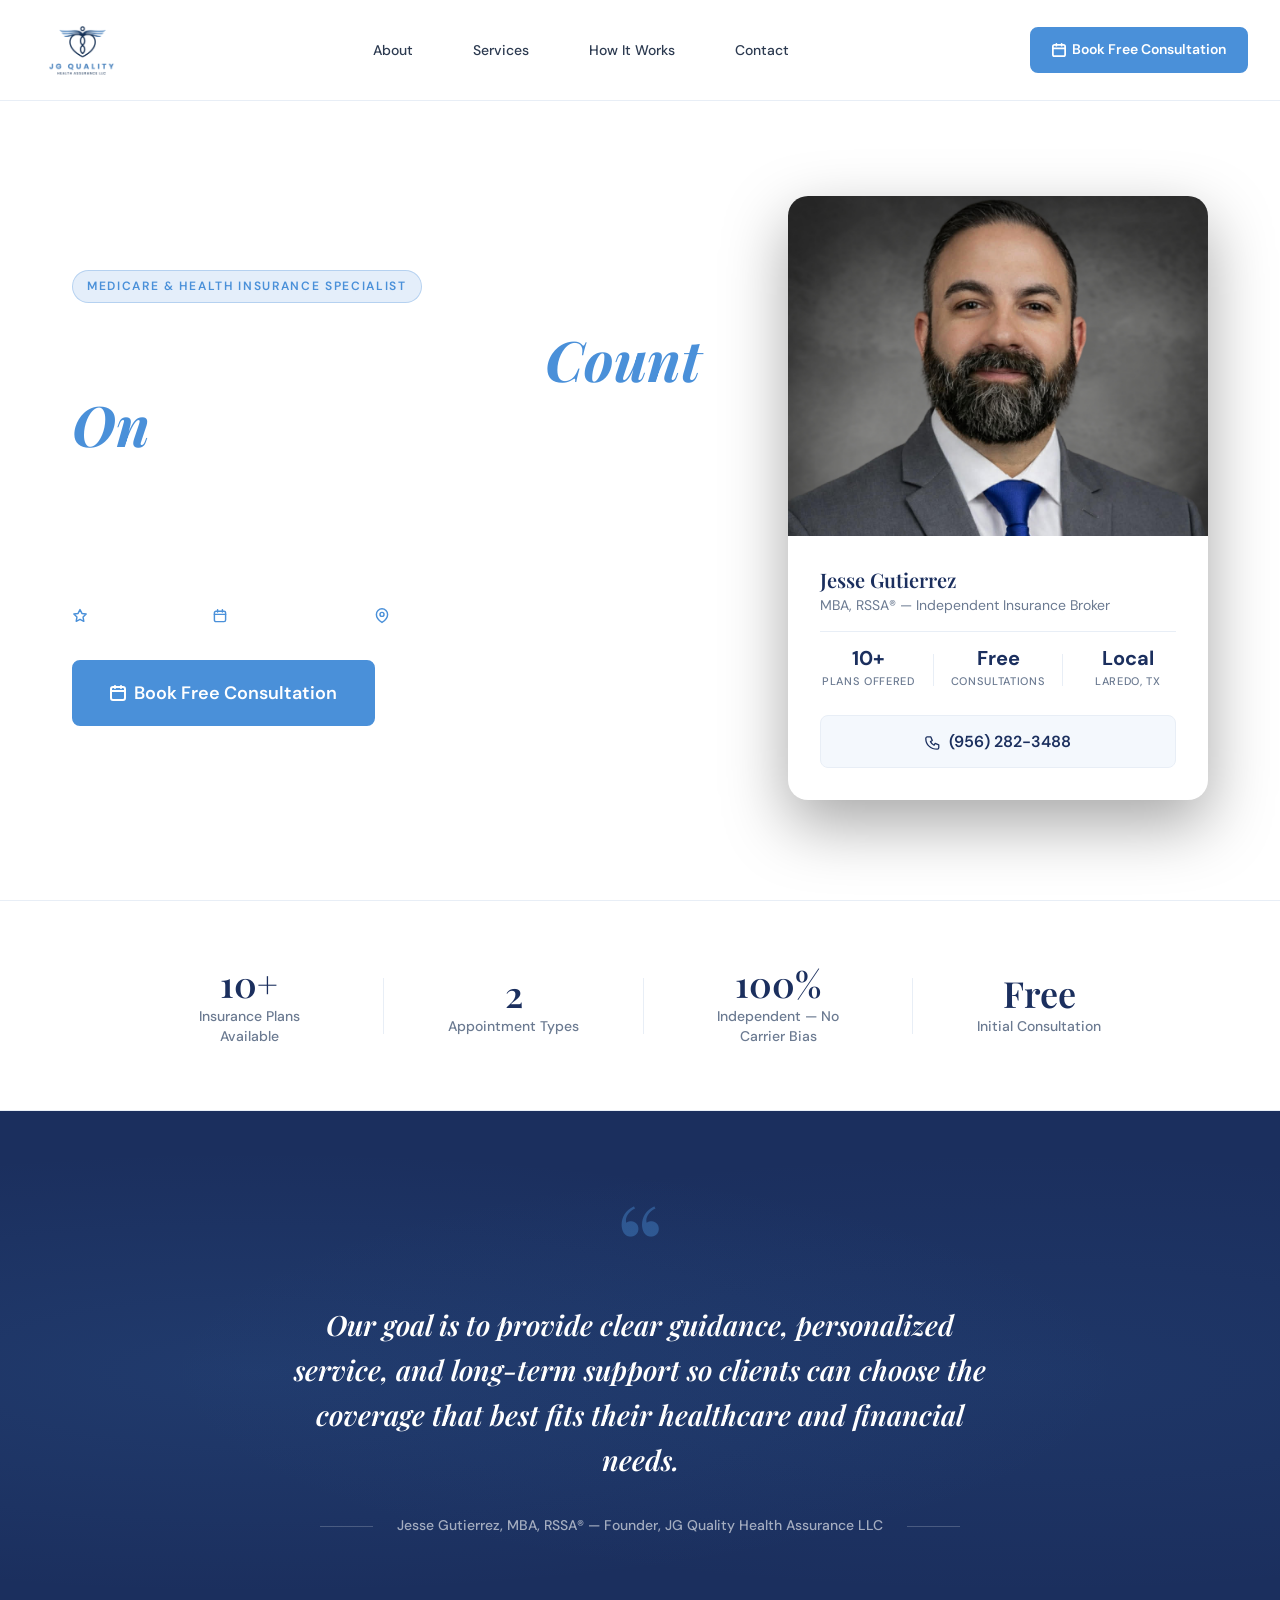
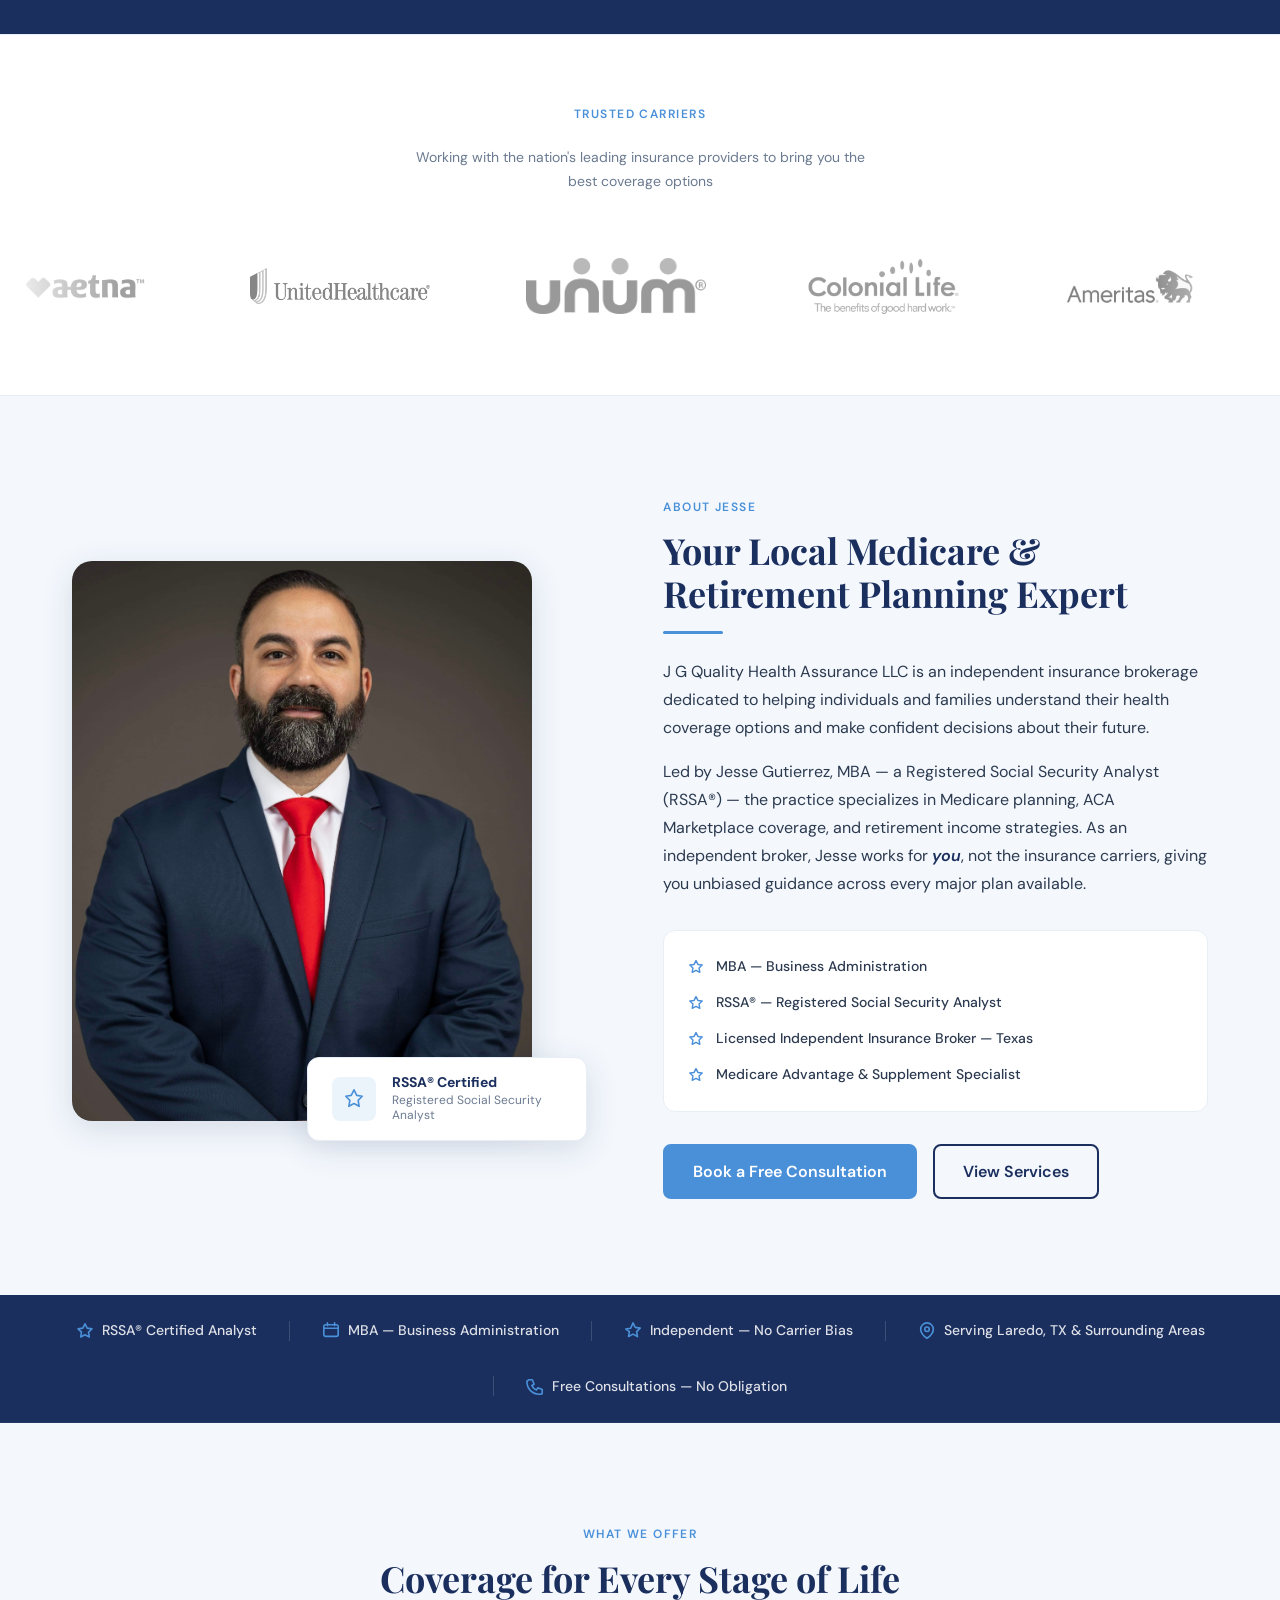
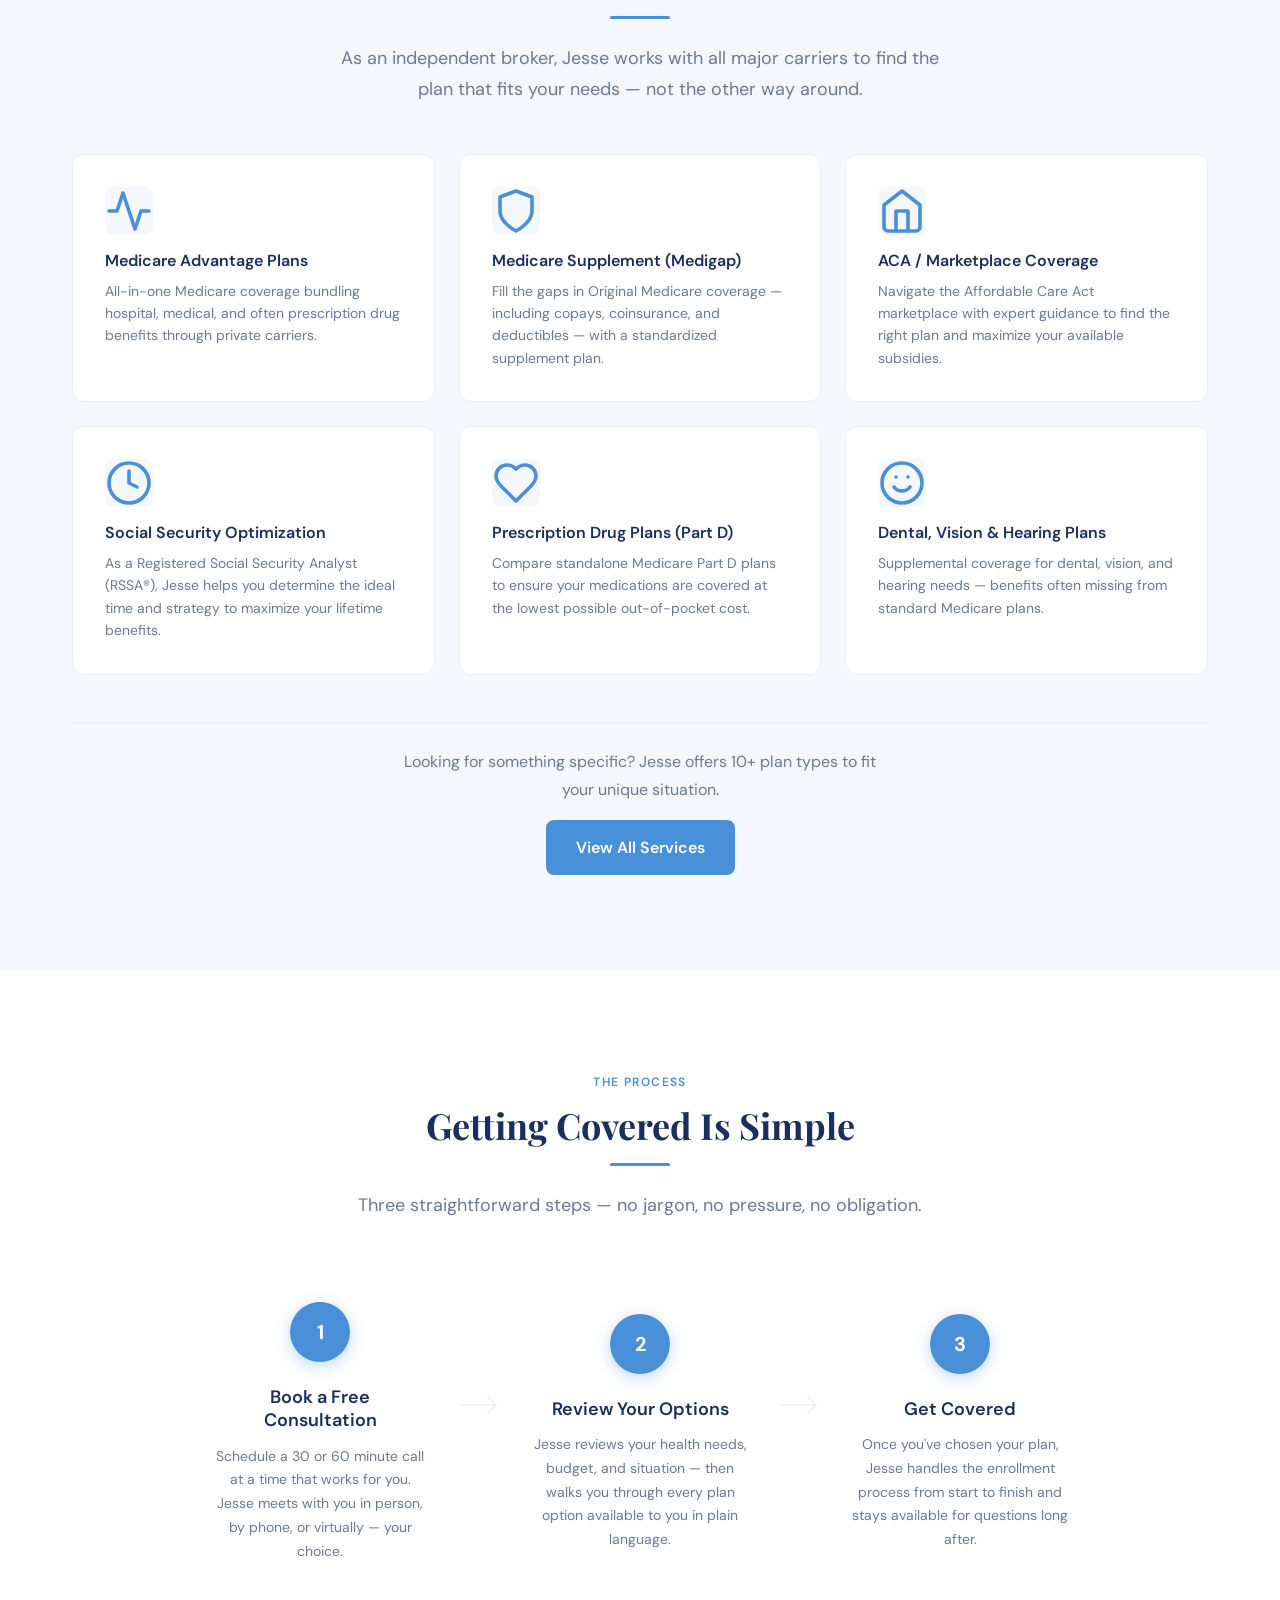
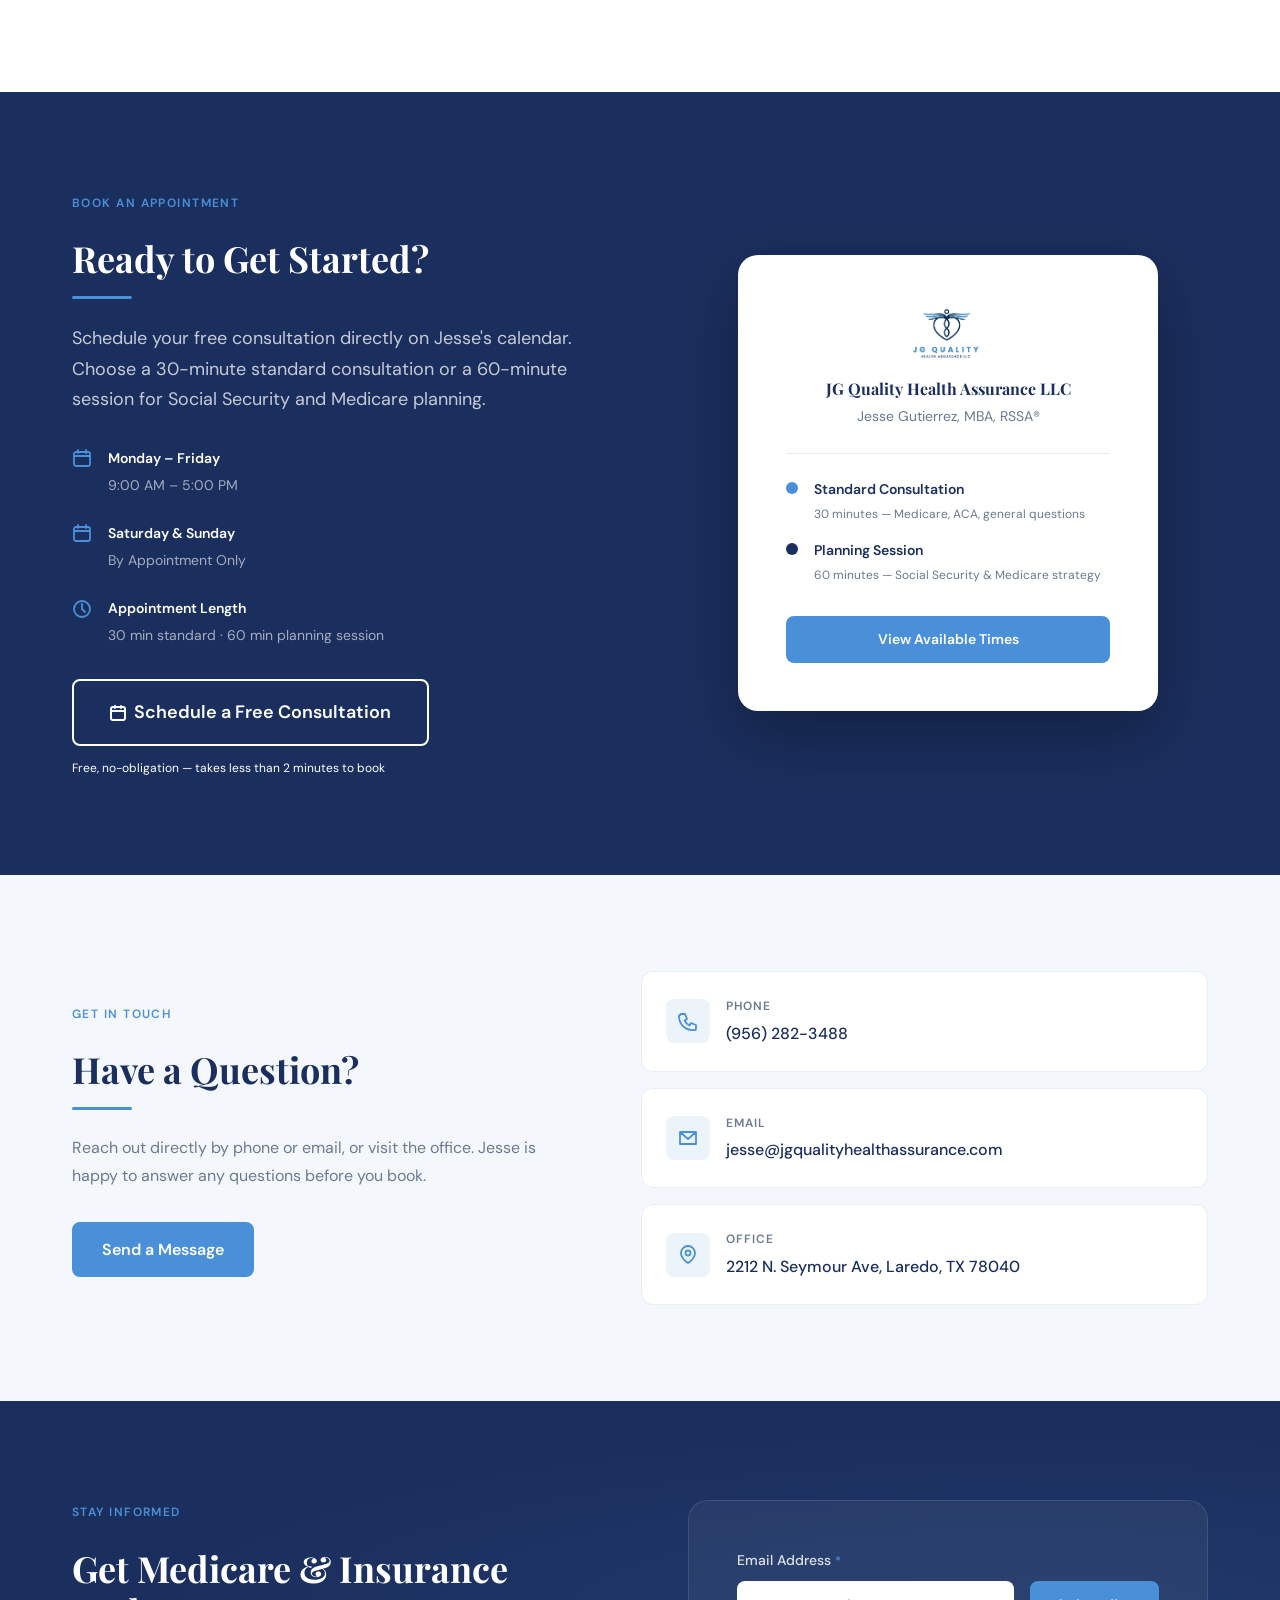
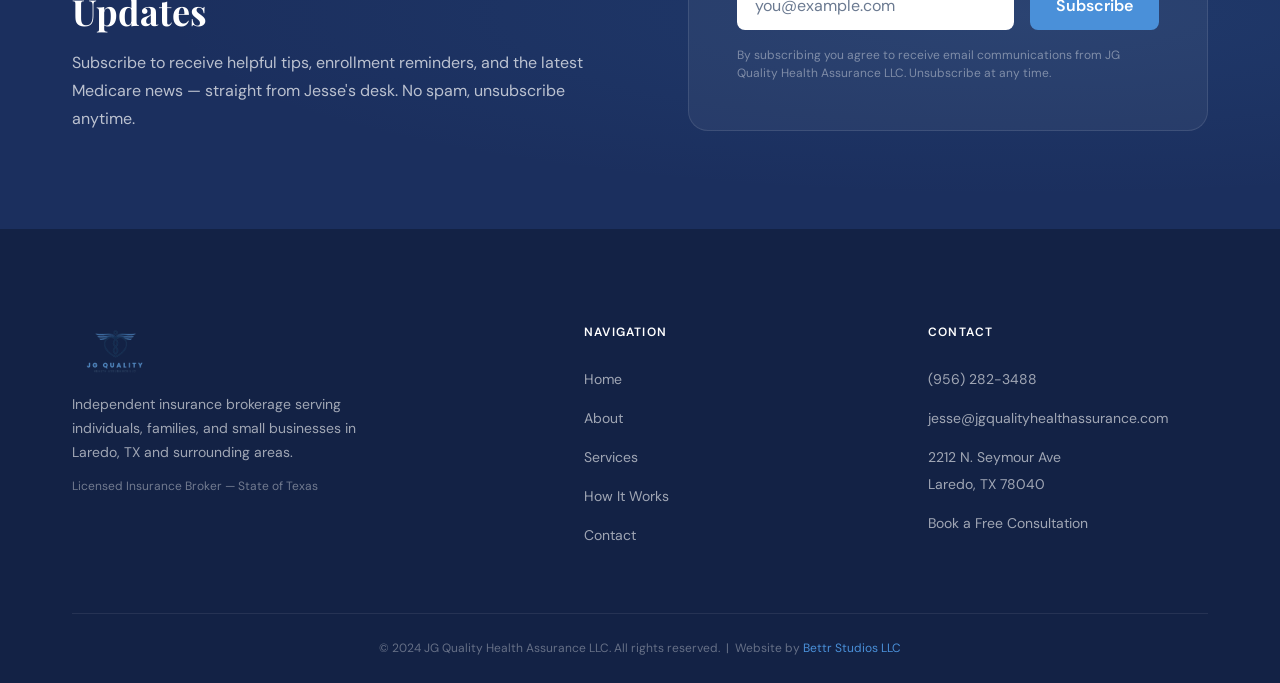
==== commit 8ef458ef: "Added a rotating carrier bar to the home page" ====
--- a/index.html
+++ b/index.html
@@ -249,6 +249,112 @@
 <!-- END MISSION BANNER ══════════════════════════ -->
 
 
+<!-- ═══════════════════════════════════════════════
+     CARRIER TICKER — paste after trust bar, 
+     before stats bar
+════════════════════════════════════════════════ -->
+
+<section class="carrier-ticker">
+  <div class="carrier-ticker__header">
+    <span class="section-label">Trusted Carriers</span>
+    <p>Working with the nation's leading insurance providers to bring you the best coverage options</p>
+  </div>
+
+  <div class="carrier-ticker__track-wrap">
+    <!-- Fade edges -->
+    <div class="carrier-ticker__fade carrier-ticker__fade--left"></div>
+    <div class="carrier-ticker__fade carrier-ticker__fade--right"></div>
+
+    <!-- Scrolling track — logos duplicated for seamless loop -->
+    <div class="carrier-ticker__track" id="ticker-track">
+
+      <!-- Set 1 -->
+      <div class="carrier-ticker__item">
+        <img src="/assets/carrierLogos/aetna.png" alt="Aetna" />
+      </div>
+      <div class="carrier-ticker__item">
+        <img src="/assets/carrierLogos/united-healthcare.png" alt="United Healthcare" />
+      </div>
+      <div class="carrier-ticker__item">
+        <img src="/assets/carrierLogos/unum.png" alt="Unum" />
+      </div>
+      <div class="carrier-ticker__item">
+        <img src="/assets/carrierLogos/colonial-life.png" alt="Colonial Life" />
+      </div>
+      <div class="carrier-ticker__item">
+        <img src="/assets/carrierLogos/ameritas.png" alt="Ameritas" />
+      </div>
+      <div class="carrier-ticker__item">
+        <img src="/assets/carrierLogos/american-amicable.png" alt="American Amicable" />
+      </div>
+      <div class="carrier-ticker__item">
+        <img src="/assets/carrierLogos/prominence-medicare.png" alt="Prominence Health Plan" />
+      </div>
+      <div class="carrier-ticker__item">
+        <img src="/assets/carrierLogos/cigna.png" alt="Cigna" />
+      </div>
+      <div class="carrier-ticker__item">
+        <img src="/assets/carrierLogos/healthspring.png" alt="HealthSpring" />
+      </div>
+      <div class="carrier-ticker__item">
+        <img src="/assets/carrierLogos/humana.png" alt="Humana" />
+      </div>
+      <div class="carrier-ticker__item">
+        <img src="/assets/carrierLogos/bcbs.png" alt="Blue Cross Blue Shield" /> 
+      </div>
+      <div class="carrier-ticker__item">
+        <img src="/assets/carrierLogos/ambetter.png" alt="Ambetter" />
+      </div>
+      <div class="carrier-ticker__item">
+        <img src="/assets/carrierLogos/molina.png" alt="Molina Healthcare" />
+      </div>
+
+      <!-- Set 2 — exact duplicate for seamless loop -->
+      <div class="carrier-ticker__item" aria-hidden="true">
+        <img src="/assets/carrierLogos/aetna.png" alt="" />
+      </div>
+      <div class="carrier-ticker__item" aria-hidden="true">
+        <img src="/assets/carrierLogos/united-healthcare.png" alt="" />
+      </div>
+      <div class="carrier-ticker__item" aria-hidden="true">
+        <img src="/assets/carrierLogos/unum.png" alt="" />
+      </div>
+      <div class="carrier-ticker__item" aria-hidden="true">
+        <img src="/assets/carrierLogos/colonial-life.png" alt="" />
+      </div>
+      <div class="carrier-ticker__item" aria-hidden="true">
+        <img src="/assets/carrierLogos/ameritas.png" alt="" />
+      </div>
+      <div class="carrier-ticker__item" aria-hidden="true">
+        <img src="/assets/carrierLogos/american-amicable.png" alt="" />
+      </div>
+      <div class="carrier-ticker__item" aria-hidden="true">
+        <img src="/assets/carrierLogos/prominence-medicare.png" alt="" />
+      </div>
+      <div class="carrier-ticker__item" aria-hidden="true">
+        <img src="/assets/carrierLogos/cigna.png" alt="" />
+      </div>
+      <div class="carrier-ticker__item" aria-hidden="true">
+        <img src="/assets/carrierLogos/healthspring.png" alt="" />
+      </div>
+      <div class="carrier-ticker__item" aria-hidden="true">
+        <img src="/assets/carrierLogos/humana.png" alt="" />
+      </div>
+      <div class="carrier-ticker__item" aria-hidden="true">
+        <img src="/assets/carrierLogos/bcbs.png" alt="" />
+      </div>
+      <div class="carrier-ticker__item" aria-hidden="true">
+        <img src="/assets/carrierLogos/ambetter.png" alt="" />
+      </div>
+      <div class="carrier-ticker__item" aria-hidden="true">
+        <img src="/assets/carrierLogos/molina.png" alt="" />
+      </div>
+
+    </div>
+  </div>
+</section>
+
+<!-- END CARRIER TICKER ══════════════════════════ -->
 
 
 <!-- ═══════════════════════════════════════════════
@@ -402,6 +508,7 @@
 
 <!-- END TRUST BAR ═══════════════════════════════ -->
 
+
 <!-- ═══════════════════════════════════════════════
      SERVICES PREVIEW
 ════════════════════════════════════════════════ -->
@@ -506,6 +613,8 @@
 </section>
 
 <!-- END SERVICES PREVIEW ════════════════════════ -->
+
+
 
 <!-- ═══════════════════════════════════════════════
      HOW IT WORKS
--- a/css/jg-design-system.css
+++ b/css/jg-design-system.css
@@ -897,6 +897,140 @@
   flex-shrink: 0;
 }
 
+/* ============================================================
+   12.5 CARRIER TICKER
+   ============================================================ */
+
+/* ── Section ──────────────────────────────────────────────── */
+.carrier-ticker {
+  background-color: var(--color-white);
+  padding: var(--space-3xl) 0;
+  border-top: 1px solid var(--color-light-gray);
+  border-bottom: 1px solid var(--color-light-gray);
+  overflow: hidden;
+}
+
+.carrier-ticker__header {
+  text-align: center;
+  margin-bottom: var(--space-2xl);
+  padding: 0 var(--space-xl);
+}
+
+.carrier-ticker__header p {
+  font-size: var(--text-sm);
+  color: var(--color-text-muted);
+  max-width: 480px;
+  margin-inline: auto;
+  margin-top: var(--space-xs);
+}
+
+/* ── Track wrapper — clips overflow and holds fade edges ── */
+.carrier-ticker__track-wrap {
+  position: relative;
+  width: 100%;
+  overflow: hidden;
+}
+
+/* Fade edges left and right */
+.carrier-ticker__fade {
+  position: absolute;
+  top: 0;
+  bottom: 0;
+  width: 120px;
+  z-index: 2;
+  pointer-events: none;
+}
+
+.carrier-ticker__fade--left {
+  left: 0;
+  background: linear-gradient(to right, var(--color-white) 0%, transparent 100%);
+}
+
+.carrier-ticker__fade--right {
+  right: 0;
+  background: linear-gradient(to left, var(--color-white) 0%, transparent 100%);
+}
+
+/* ── Scrolling track ──────────────────────────────────────── */
+.carrier-ticker__track {
+  display: flex;
+  align-items: center;
+  gap: var(--space-3xl);
+  width: max-content;
+
+  /* Infinite scroll animation */
+  animation: ticker-scroll 35s linear infinite;
+}
+
+/* Slow down on hover */
+.carrier-ticker__track:hover {
+  animation-play-state: paused;
+}
+
+/* ── Individual logo item ─────────────────────────────────── */
+.carrier-ticker__item {
+  display: flex;
+  align-items: center;
+  justify-content: center;
+  flex-shrink: 0;
+  padding: var(--space-sm) var(--space-md);
+  filter: grayscale(100%);
+  opacity: 0.55;
+  transition: filter var(--transition-base), opacity var(--transition-base);
+}
+
+.carrier-ticker__item:hover {
+  filter: grayscale(0%);
+  opacity: 1;
+}
+
+.carrier-ticker__item img {
+  height: 65px;
+  width: auto;
+  max-width: 180px;
+  object-fit: contain;
+  display: block;
+}
+
+/* ── Keyframe animation ───────────────────────────────────── */
+@keyframes ticker-scroll {
+  0% {
+    transform: translateX(0);
+  }
+  100% {
+    /* Moves exactly half the track width — where the duplicate set begins */
+    transform: translateX(-50%);
+  }
+}
+
+/* ── Responsive ───────────────────────────────────────────── */
+@media (max-width: 768px) {
+  .carrier-ticker__item img {
+    height: 48px;
+    max-width: 140px;
+  }
+
+  .carrier-ticker__track {
+    gap: var(--space-2xl);
+    /* Slightly faster on mobile since screen is narrower */
+    animation-duration: 25s;
+  }
+
+  .carrier-ticker__fade {
+    width: 60px;
+  }
+}
+
+/* Respect reduced motion preference */
+@media (prefers-reduced-motion: reduce) {
+  .carrier-ticker__track {
+    animation: none;
+    flex-wrap: wrap;
+    width: 100%;
+    justify-content: center;
+    padding: 0 var(--space-xl);
+  }
+}
 
 /* ============================================================
    13. ABOUT
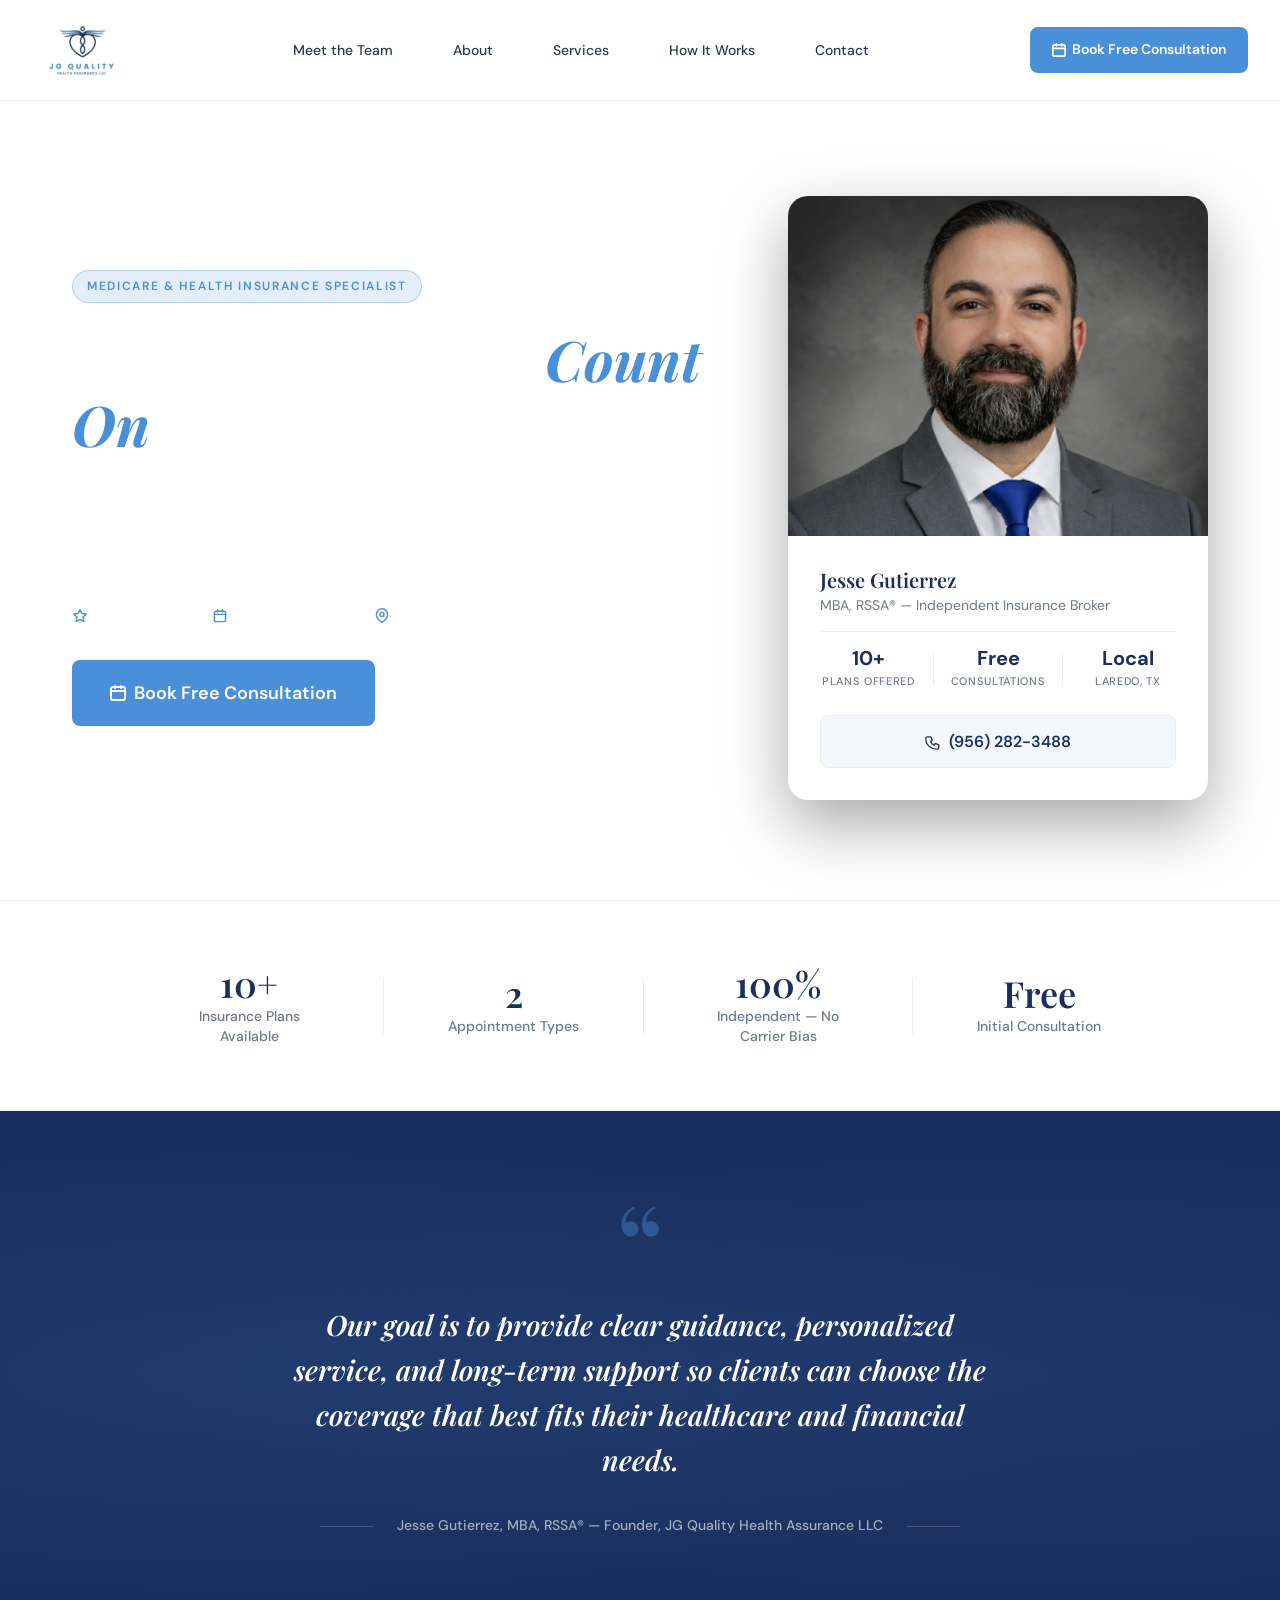
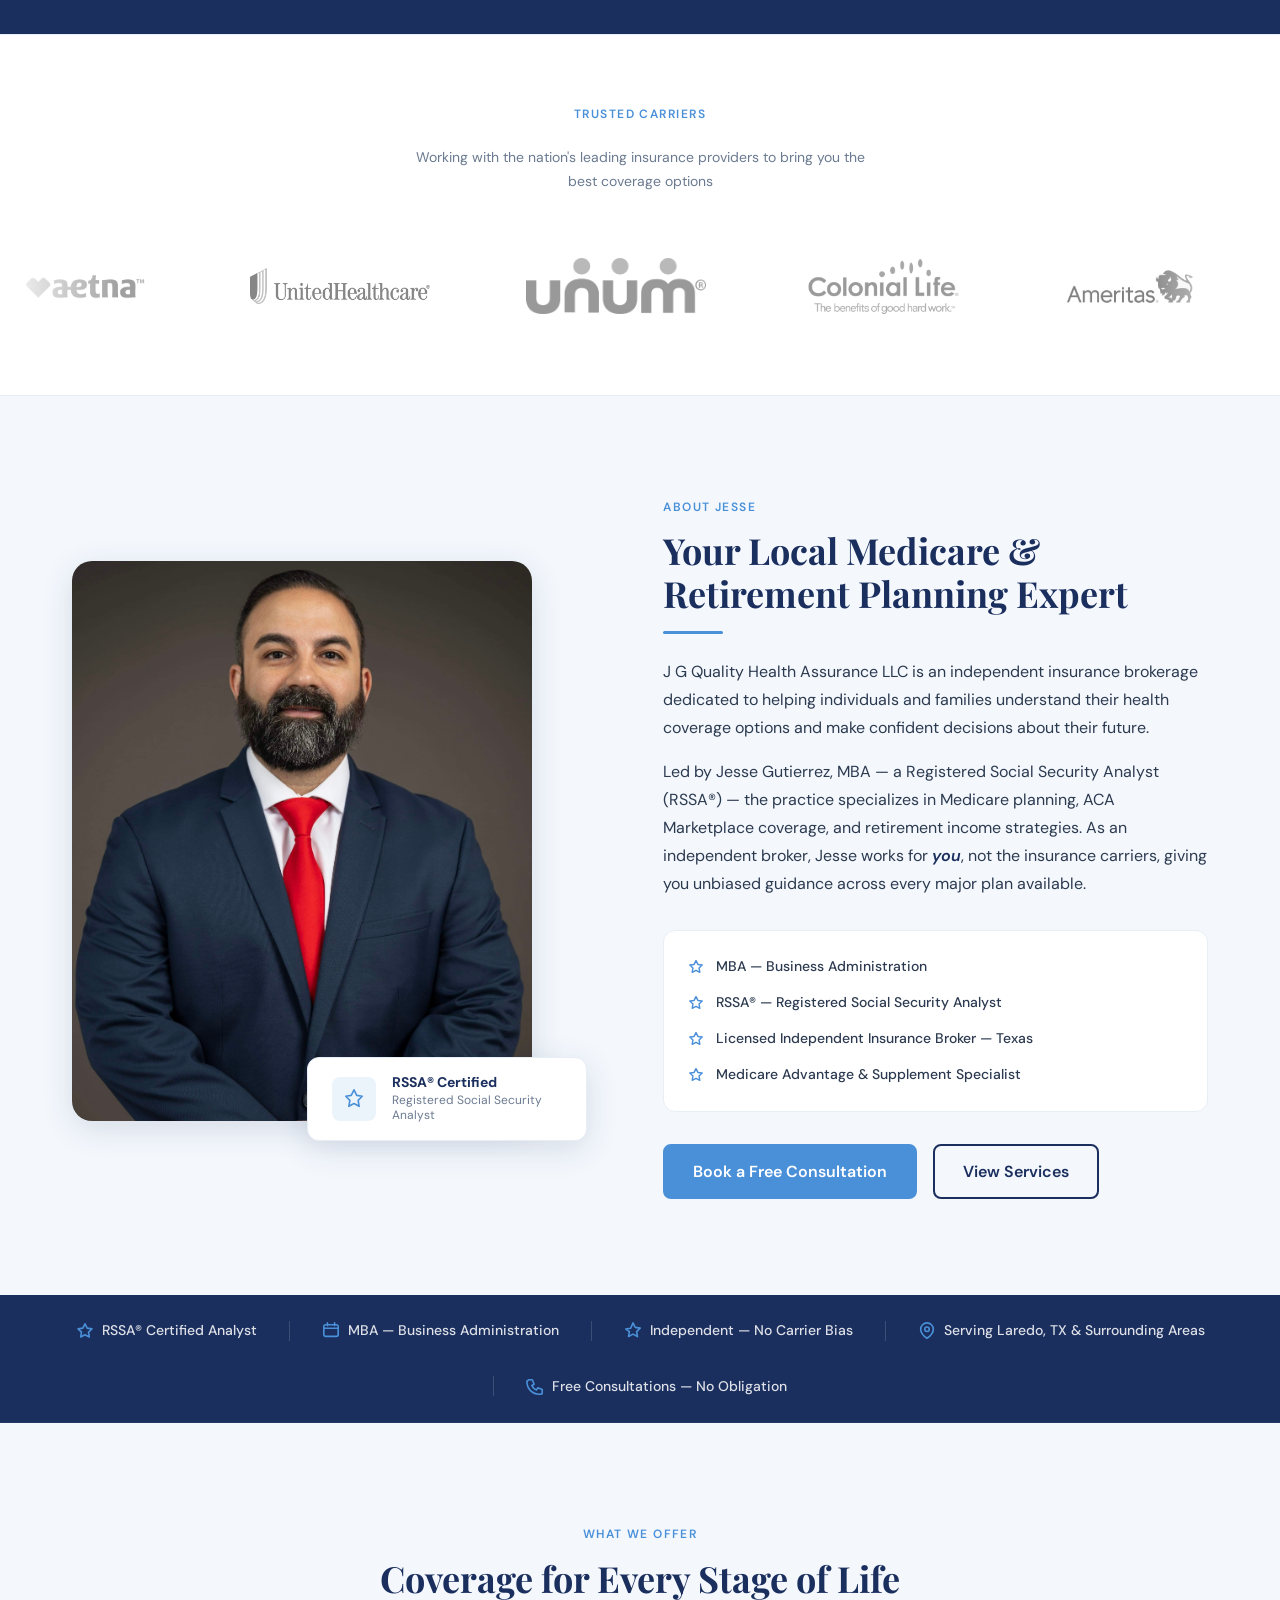
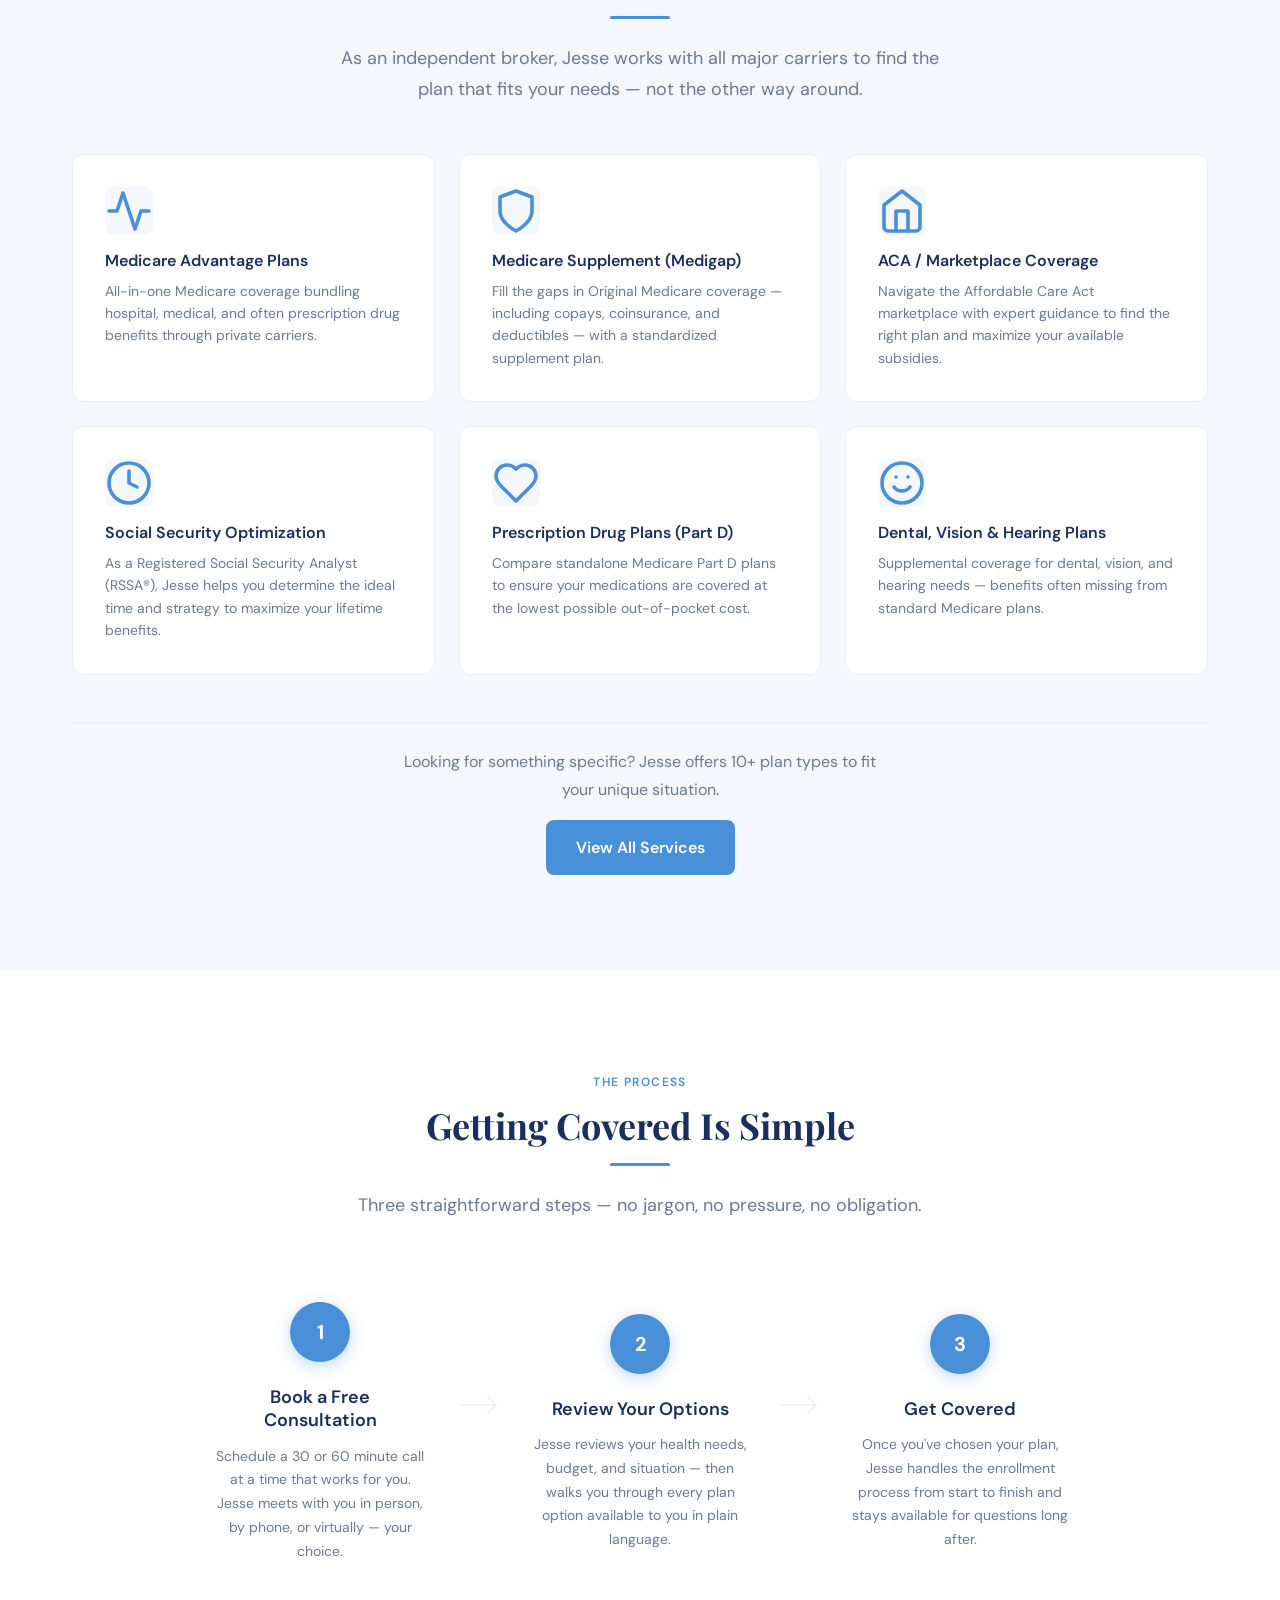
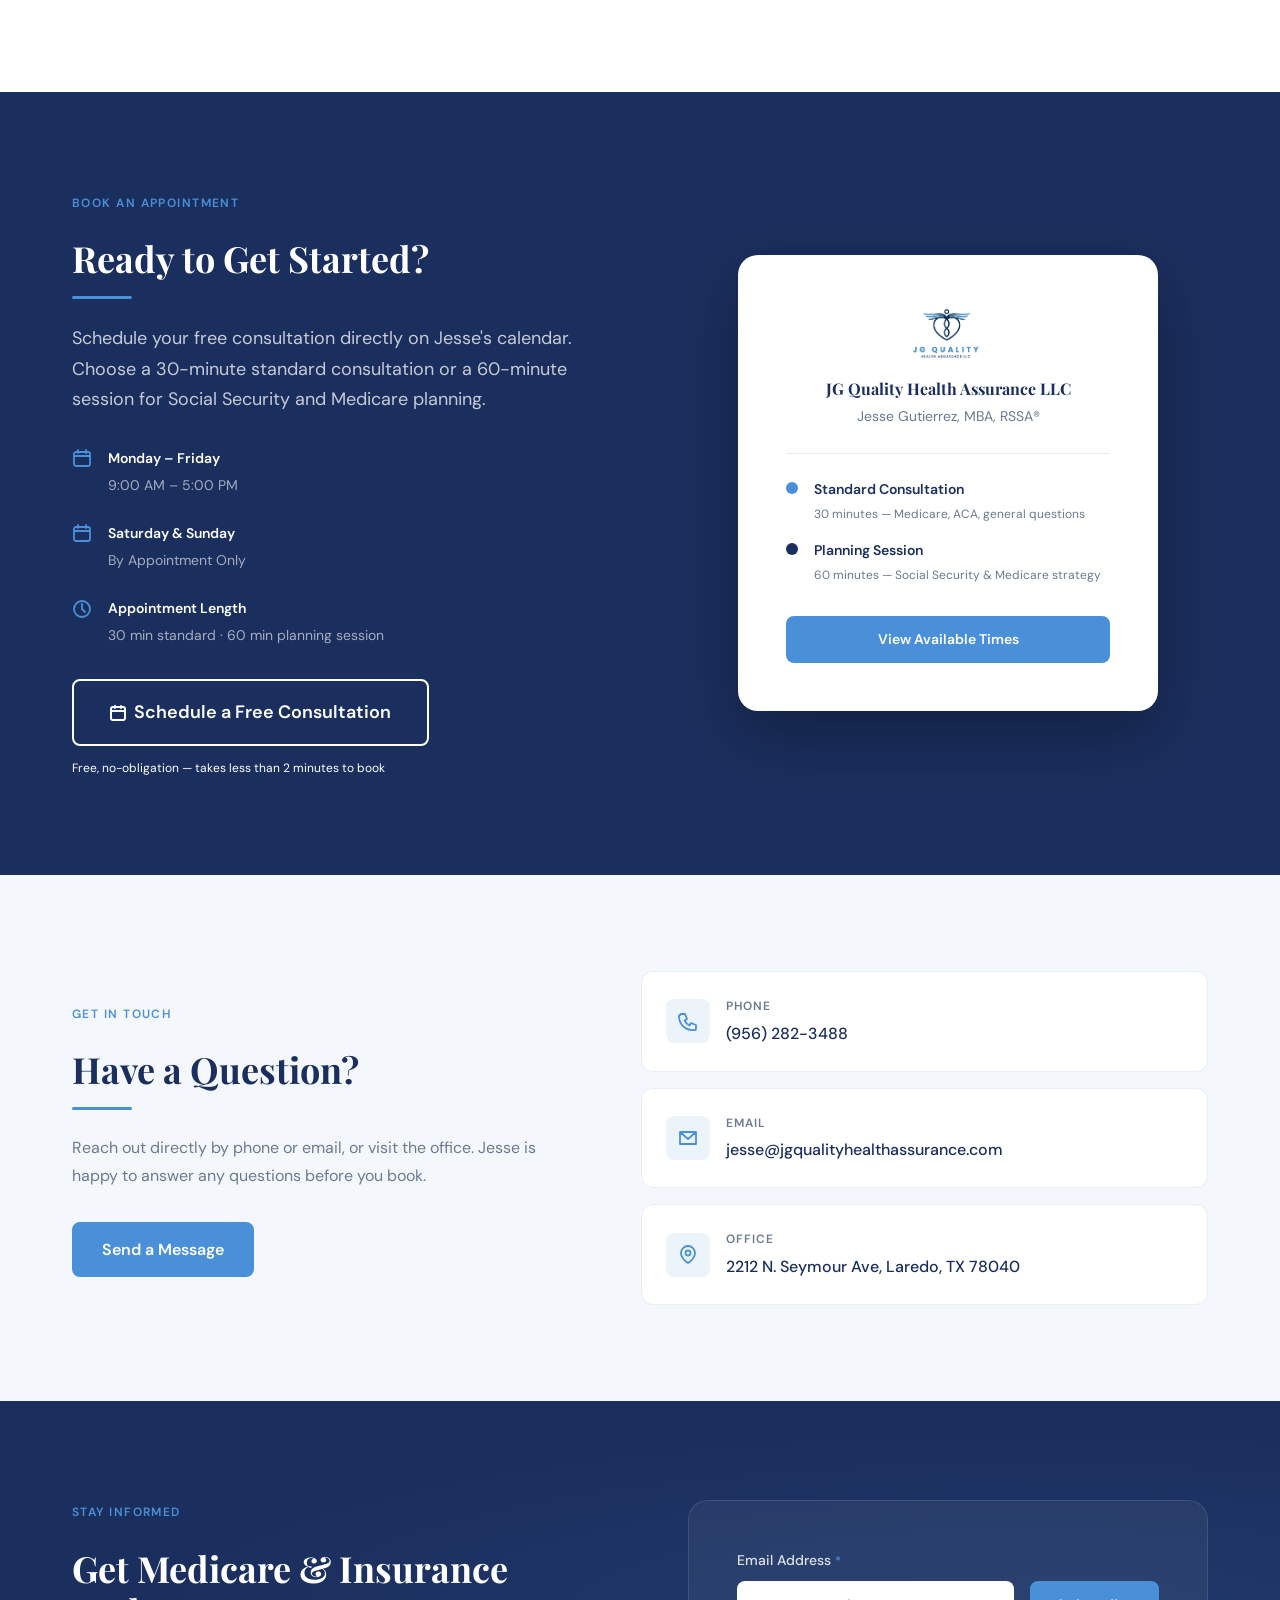
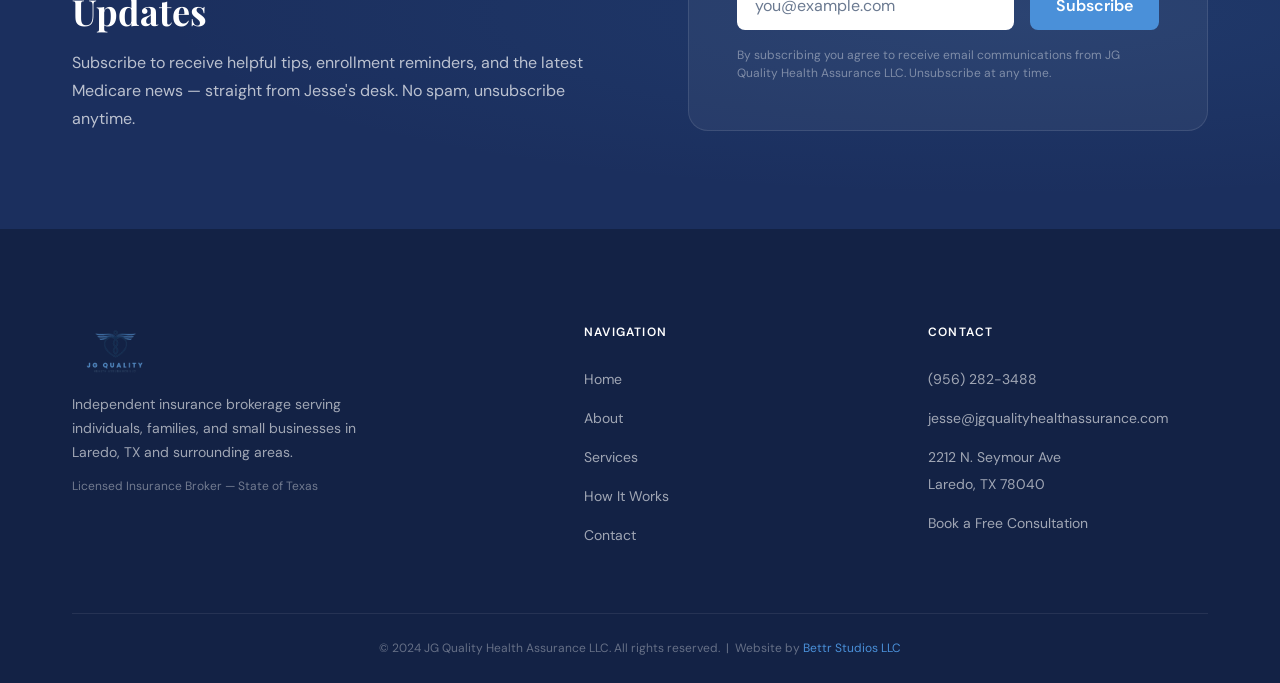
==== commit ec450cbe: "Add Biography page and Carriers bar in home page" ====
--- a/index.html
+++ b/index.html
@@ -27,6 +27,7 @@
       <!-- Desktop nav links -->
       <nav aria-label="Main navigation">
         <ul class="navbar__links">
+          <li><a href="/biography.html" class="active">Meet the Team</a></li>
           <li><a href="#about">About</a></li>
           <li><a href="/services.html">Services</a></li>
           <li><a href="#how-it-works">How It Works</a></li>
--- a/css/jg-design-system.css
+++ b/css/jg-design-system.css
@@ -2262,4 +2262,279 @@
   body { padding-top: 96px; }
   .container { padding-inline: var(--space-md); }
   .navbar__inner { padding: 0 1rem; }
+}
+
+
+/* ============================================================
+   BIOGRAPHY PAGE — biography.html
+   Append to jg-design-system.css
+   ============================================================ */
+
+/* ── Bio Main Section ─────────────────────────────────────── */
+.bio-main { padding: var(--space-4xl) 0; }
+
+.bio-main__grid {
+  display: grid;
+  grid-template-columns: 400px 1fr;
+  gap: var(--space-4xl);
+  align-items: start;
+}
+
+/* ── Left: Image Column ───────────────────────────────────── */
+.bio-main__photo-wrap {
+  border-radius: var(--radius-xl);
+  overflow: hidden;
+  box-shadow: var(--shadow-lg);
+  margin-bottom: var(--space-xl);
+}
+
+.bio-main__photo {
+  width: 100%;
+  height: auto;
+  display: block;
+  object-fit: cover;
+}
+
+/* Quick facts card */
+.bio-main__facts {
+  background: var(--color-white);
+  border: 1px solid var(--color-light-gray);
+  border-radius: var(--radius-lg);
+  padding: var(--space-xl);
+}
+
+.bio-main__facts h4 {
+  font-size: var(--text-sm);
+  font-weight: 600;
+  text-transform: uppercase;
+  letter-spacing: 0.08em;
+  color: var(--color-navy);
+  margin-bottom: var(--space-lg);
+}
+
+.bio-main__facts-list {
+  display: flex;
+  flex-direction: column;
+  gap: var(--space-md);
+}
+
+.bio-main__fact {
+  display: flex;
+  align-items: flex-start;
+  gap: var(--space-md);
+}
+
+.bio-main__fact svg {
+  width: 18px;
+  height: 18px;
+  color: var(--color-caroline-blue);
+  flex-shrink: 0;
+  margin-top: 2px;
+}
+
+.bio-main__fact > div {
+  display: flex;
+  flex-direction: column;
+  gap: 0.15rem;
+}
+
+.bio-main__fact-label {
+  font-size: var(--text-xs);
+  font-weight: 600;
+  text-transform: uppercase;
+  letter-spacing: 0.07em;
+  color: var(--color-text-muted);
+}
+
+.bio-main__fact-value {
+  font-size: var(--text-sm);
+  font-weight: 500;
+  color: var(--color-navy);
+  line-height: 1.4;
+}
+
+/* ── Right: Content ───────────────────────────────────────── */
+.bio-main__title-line {
+  font-size: var(--text-sm);
+  color: var(--color-text-muted);
+  font-weight: 500;
+  margin-top: var(--space-xs);
+  margin-bottom: 0;
+}
+
+.bio-main__content h2 {
+  margin-top: var(--space-sm);
+  margin-bottom: 0;
+}
+
+.bio-main__content p {
+  color: var(--color-text-body);
+  line-height: 1.8;
+  margin-bottom: var(--space-md);
+}
+
+/* Personal note box */
+.bio-main__personal {
+  background: var(--color-off-white);
+  border-left: 3px solid var(--color-caroline-blue);
+  border-radius: 0 var(--radius-md) var(--radius-md) 0;
+  padding: var(--space-lg);
+  margin: var(--space-xl) 0;
+}
+
+.bio-main__personal h4 {
+  font-size: var(--text-base);
+  color: var(--color-navy);
+  margin-bottom: var(--space-sm);
+}
+
+.bio-main__personal p {
+  font-size: var(--text-sm);
+  color: var(--color-text-muted);
+  line-height: 1.75;
+  margin-bottom: 0;
+}
+
+.bio-main__ctas {
+  display: flex;
+  gap: var(--space-md);
+  flex-wrap: wrap;
+  margin-top: var(--space-xl);
+}
+
+/* ── Credentials Section ──────────────────────────────────── */
+.bio-credentials {
+  padding: var(--space-4xl) 0;
+  background: var(--color-white);
+}
+
+.bio-credentials__grid {
+  display: grid;
+  grid-template-columns: repeat(2, 1fr);
+  gap: var(--space-lg);
+}
+
+.bio-credential-card {
+  background: var(--color-off-white);
+  border: 1px solid var(--color-light-gray);
+  border-radius: var(--radius-lg);
+  padding: var(--space-xl);
+  transition: all var(--transition-base);
+}
+
+.bio-credential-card:hover {
+  border-color: var(--color-caroline-blue);
+  box-shadow: var(--shadow-md);
+  transform: translateY(-2px);
+}
+
+.bio-credential-card__icon {
+  width: 48px;
+  height: 48px;
+  background: rgba(74, 144, 217, 0.1);
+  border-radius: var(--radius-md);
+  display: flex;
+  align-items: center;
+  justify-content: center;
+  color: var(--color-caroline-blue);
+  margin-bottom: var(--space-md);
+}
+
+.bio-credential-card__icon svg {
+  width: 24px;
+  height: 24px;
+}
+
+.bio-credential-card h4 {
+  font-size: var(--text-base);
+  font-weight: 600;
+  color: var(--color-navy);
+  margin-bottom: var(--space-xs);
+}
+
+.bio-credential-card__source {
+  font-size: var(--text-xs);
+  font-weight: 600;
+  text-transform: uppercase;
+  letter-spacing: 0.08em;
+  color: var(--color-caroline-blue);
+  margin-bottom: var(--space-sm);
+}
+
+.bio-credential-card p:last-child {
+  font-size: var(--text-sm);
+  color: var(--color-text-muted);
+  line-height: 1.7;
+  margin: 0;
+}
+
+/* ── CTA Banner ───────────────────────────────────────────── */
+.bio-cta { padding: var(--space-4xl) 0; }
+
+.bio-cta__inner {
+  max-width: 640px;
+  margin-inline: auto;
+  text-align: center;
+}
+
+.bio-cta__inner h2 {
+  color: var(--color-white);
+  margin-bottom: var(--space-md);
+}
+
+.bio-cta__inner p {
+  color: rgba(255, 255, 255, 0.75);
+  font-size: var(--text-lg);
+  margin-bottom: var(--space-xl);
+  line-height: 1.7;
+}
+
+.bio-cta__btns {
+  display: flex;
+  gap: var(--space-md);
+  justify-content: center;
+  flex-wrap: wrap;
+}
+
+/* ── Responsive ───────────────────────────────────────────── */
+@media (max-width: 1024px) {
+  .bio-main__grid {
+    grid-template-columns: 320px 1fr;
+    gap: var(--space-2xl);
+  }
+}
+
+@media (max-width: 768px) {
+  .bio-main__grid {
+    grid-template-columns: 1fr;
+  }
+
+  .bio-main__photo-wrap {
+    max-width: 420px;
+    margin-inline: auto;
+  }
+
+  .bio-credentials__grid {
+    grid-template-columns: 1fr;
+  }
+
+  .bio-main__ctas {
+    flex-direction: column;
+  }
+
+  .bio-main__ctas .btn {
+    width: 100%;
+    justify-content: center;
+  }
+
+  .bio-cta__btns {
+    flex-direction: column;
+    align-items: center;
+  }
+
+  .bio-cta__btns .btn {
+    width: 100%;
+    justify-content: center;
+    max-width: 320px;
+  }
 }
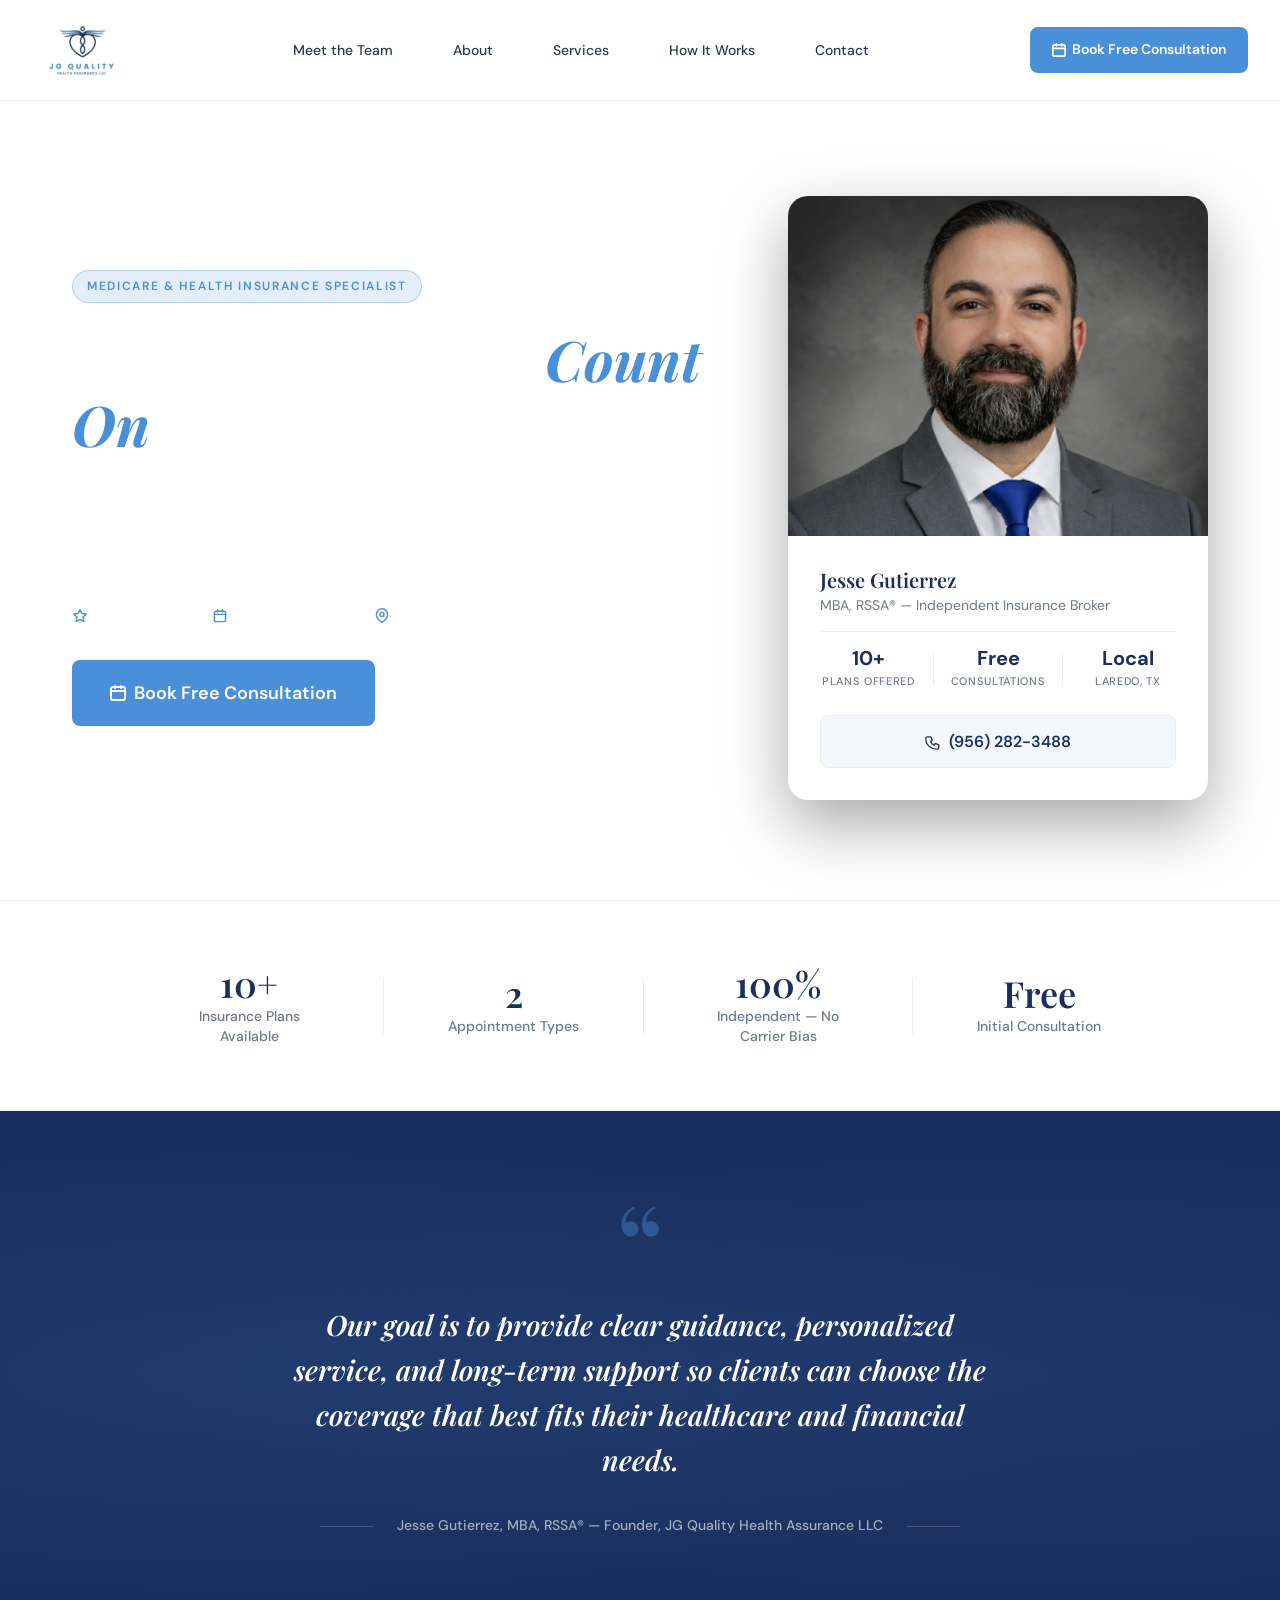
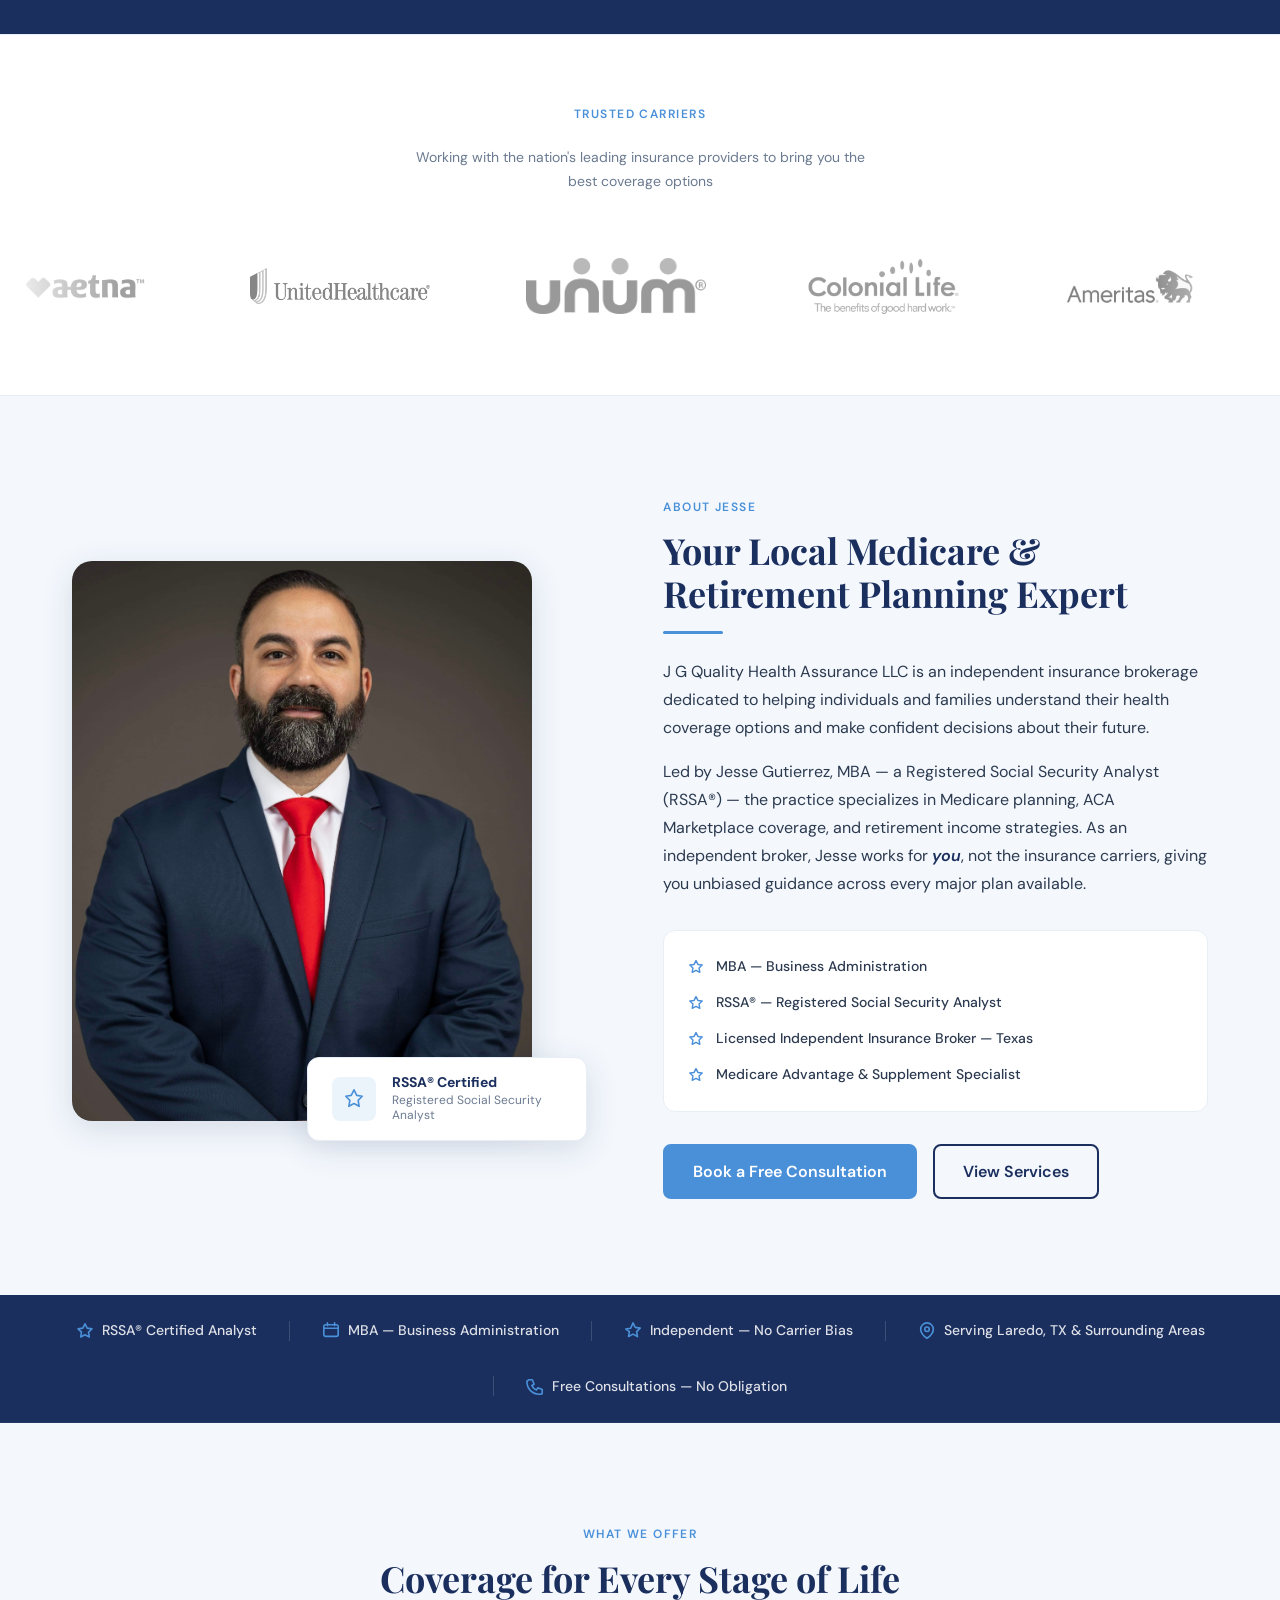
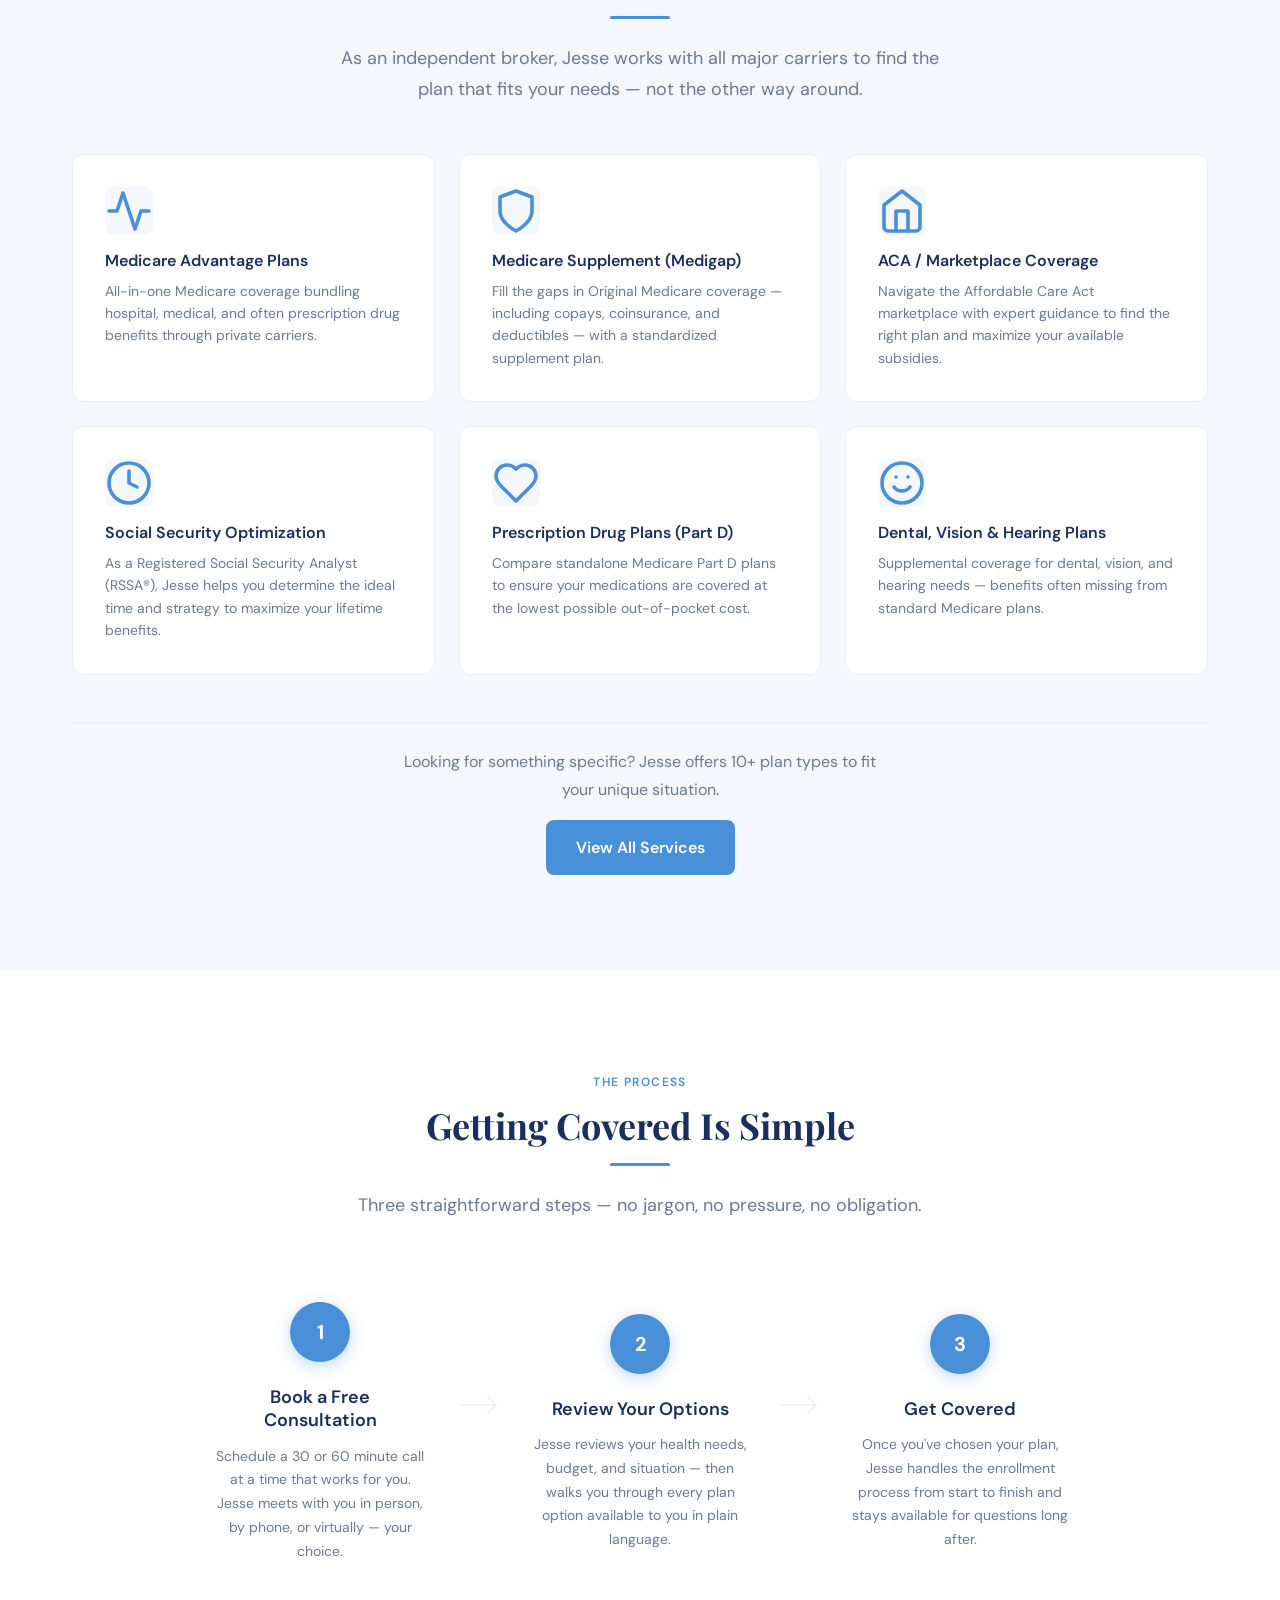
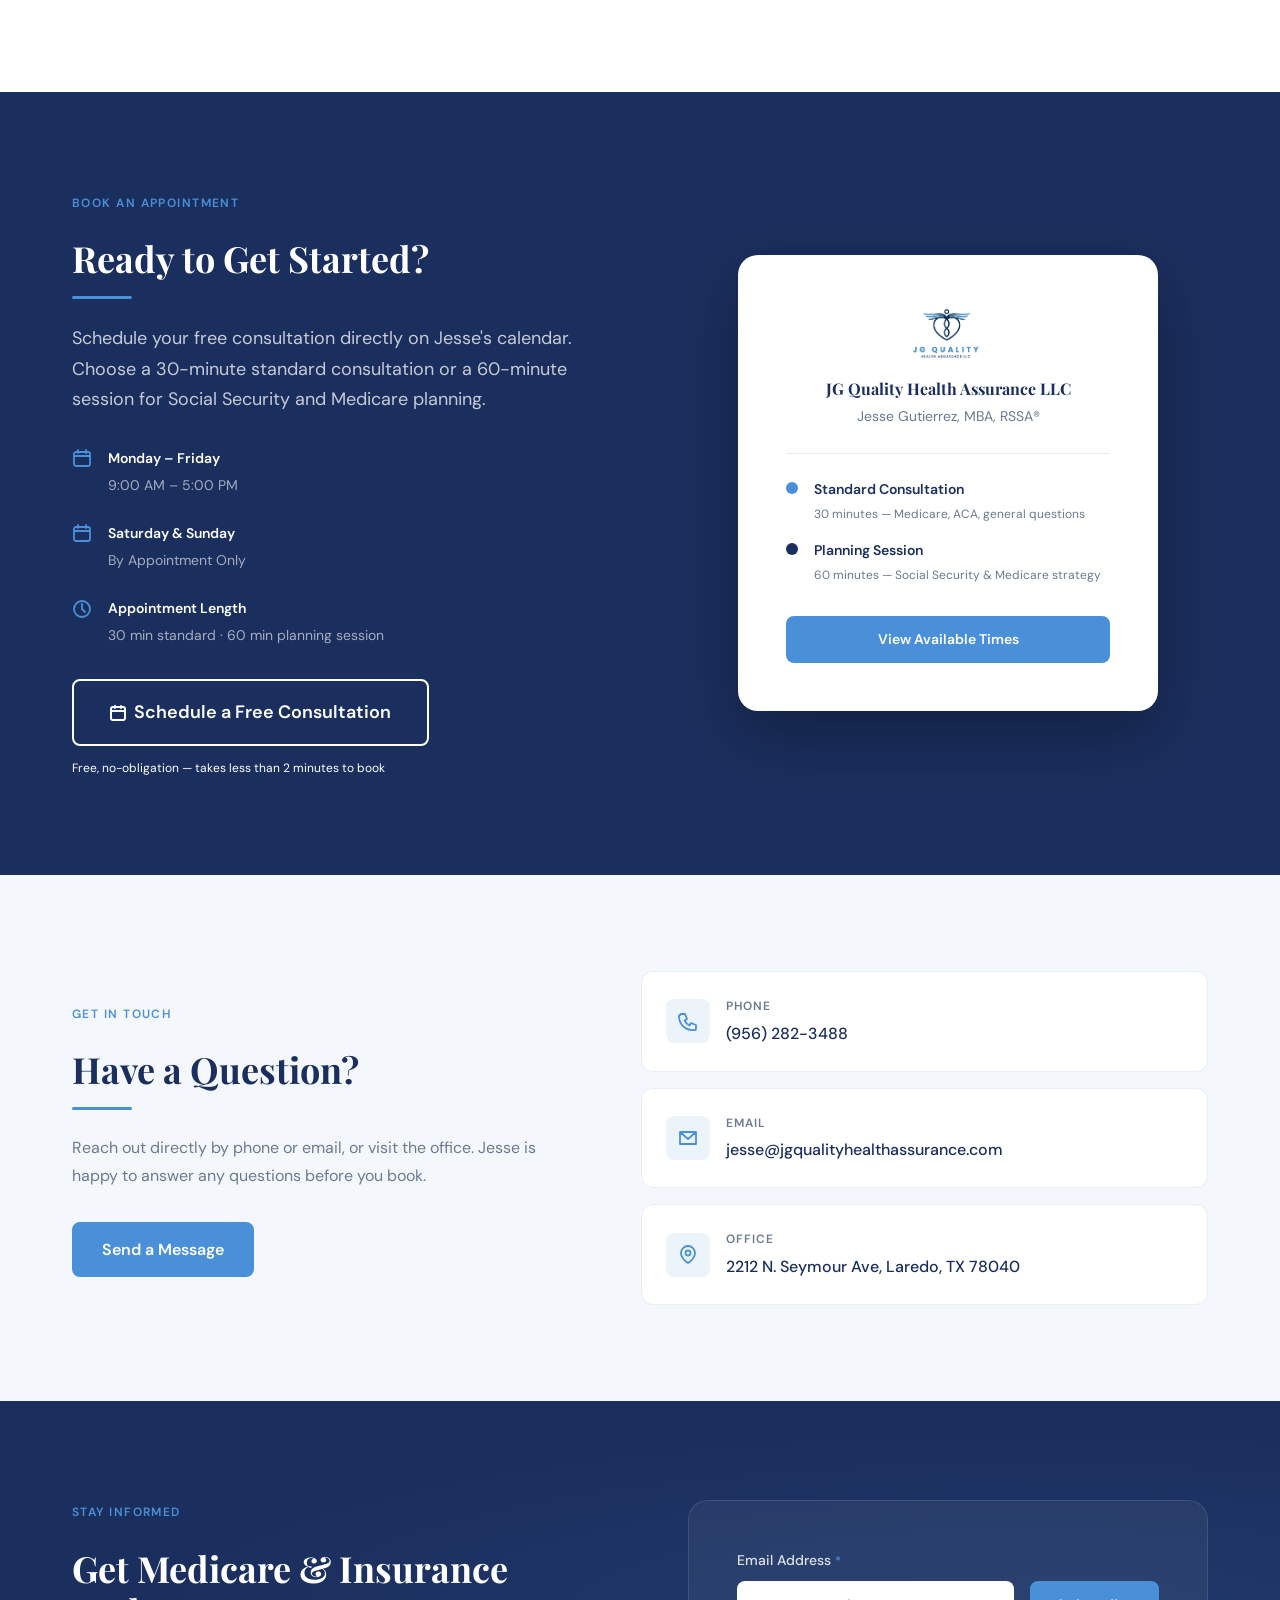
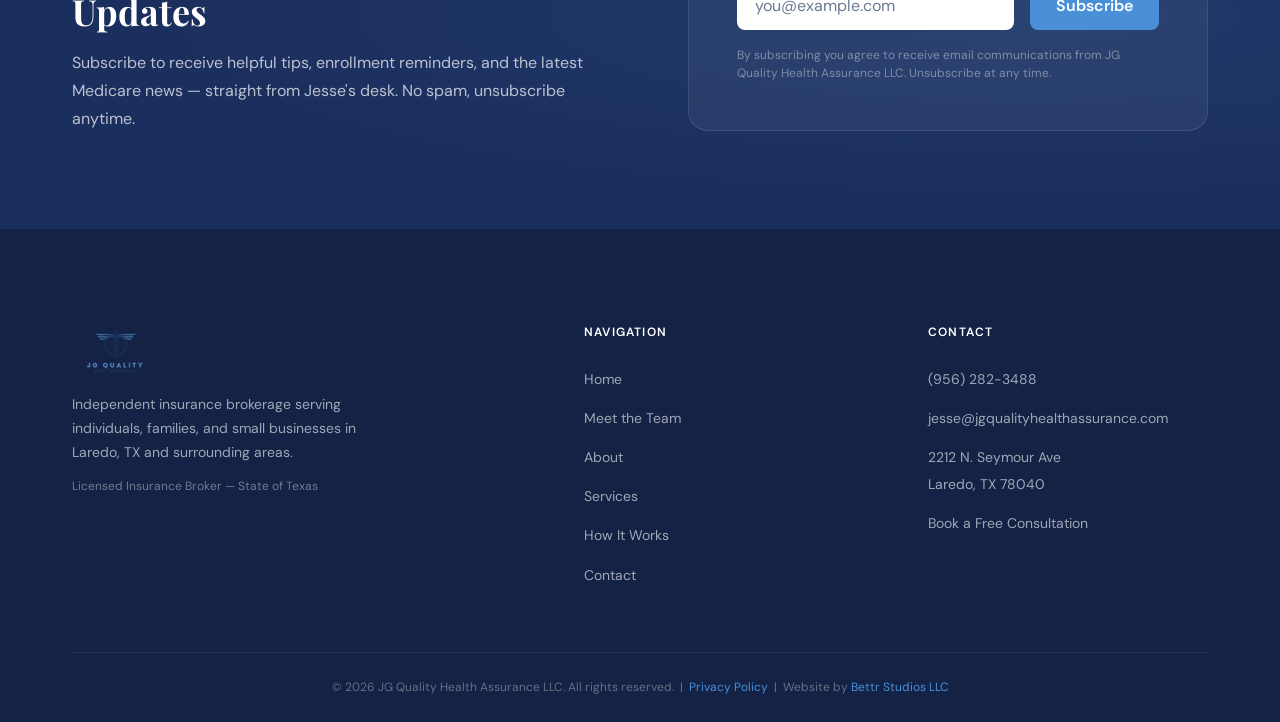
==== commit 52aaa3cb: "Added privacy policy and fixed footer navigation" ====
--- a/index.html
+++ b/index.html
@@ -27,8 +27,8 @@
       <!-- Desktop nav links -->
       <nav aria-label="Main navigation">
         <ul class="navbar__links">
-          <li><a href="/biography.html" class="active">Meet the Team</a></li>
-          <li><a href="#about">About</a></li>
+          <li><a href="/biography.html">Meet the Team</a></li>
+          <li><a href="#about" class="active">About</a></li>
           <li><a href="/services.html">Services</a></li>
           <li><a href="#how-it-works">How It Works</a></li>
           <li><a href="/contact.html">Contact</a></li>
@@ -62,6 +62,7 @@
     <!-- Mobile dropdown menu -->
     <nav class="navbar__mobile" id="mobile-menu" aria-label="Mobile navigation">
         <a href="#about"           onclick="closeMenu()">About</a>
+        <a href="/biography.html"  onclick="closeMenu()">Meet the Team</a>
         <a href="/services.html"   onclick="closeMenu()">Services</a>
         <a href="#how-it-works"    onclick="closeMenu()">How It Works</a>
         <a href="/contact.html"    onclick="closeMenu()">Contact</a>
@@ -949,10 +950,11 @@
       <div class="footer__nav">
         <h5>Navigation</h5>
         <ul>
-          <li><a href="#home">Home</a></li>
-          <li><a href="#about">About</a></li>
+          <li><a href="/index.html#home">Home</a></li>
+          <li><a href="/biography.html">Meet the Team</a></li>
+          <li><a href="/index.html#about">About</a></li>
           <li><a href="/services.html">Services</a></li>
-          <li><a href="#how-it-works">How It Works</a></li>
+          <li><a href="/index.html#how-it-works">How It Works</a></li>
           <li><a href="/contact.html">Contact</a></li>
         </ul>
       </div>
@@ -973,9 +975,10 @@
     <!-- Bottom bar -->
     <div class="footer__bottom">
       <p>
-        &copy; 2024 JG Quality Health Assurance LLC. All rights reserved. &nbsp;|&nbsp;
-        Website by <a href="https://bttrstudios.com" target="_blank" rel="noopener">Bettr Studios LLC</a>
-      </p>
+          &copy; 2026 JG Quality Health Assurance LLC. All rights reserved. &nbsp;|&nbsp;
+          <a href="/privacy-policy.html">Privacy Policy</a> &nbsp;|&nbsp;
+          Website by <a href="https://bttrstudios.com" target="_blank" rel="noopener">Bettr Studios LLC</a>
+        </p>
     </div>
 
   </div>
--- a/css/jg-design-system.css
+++ b/css/jg-design-system.css
@@ -2537,4 +2537,123 @@
     justify-content: center;
     max-width: 320px;
   }
+}
+
+
+
+/* ============================================================
+   PRIVACY POLICY PAGE — privacy-policy.html
+   Append to jg-design-system.css
+   ============================================================ */
+
+.policy-content {
+  padding: var(--space-4xl) 0;
+}
+
+.policy-body {
+  background: var(--color-white);
+  border: 1px solid var(--color-light-gray);
+  border-radius: var(--radius-xl);
+  padding: var(--space-3xl);
+}
+
+.policy-intro {
+  font-size: var(--text-lg);
+  color: var(--color-text-body);
+  line-height: 1.8;
+  margin-bottom: var(--space-2xl);
+  padding-bottom: var(--space-2xl);
+  border-bottom: 1px solid var(--color-light-gray);
+}
+
+.policy-intro a {
+  color: var(--color-caroline-blue);
+  font-weight: 500;
+}
+
+/* ── Individual Policy Sections ───────────────────────────── */
+.policy-section {
+  padding: var(--space-xl) 0;
+  border-bottom: 1px solid var(--color-light-gray);
+}
+
+.policy-section:last-child {
+  border-bottom: none;
+  padding-bottom: 0;
+}
+
+.policy-section h2 {
+  font-family: var(--font-body);
+  font-size: var(--text-xl);
+  font-weight: 700;
+  color: var(--color-navy);
+  margin-bottom: var(--space-md);
+  line-height: 1.3;
+}
+
+.policy-section h3 {
+  font-family: var(--font-body);
+  font-size: var(--text-base);
+  font-weight: 600;
+  color: var(--color-navy);
+  margin-top: var(--space-lg);
+  margin-bottom: var(--space-sm);
+}
+
+.policy-section p {
+  font-size: var(--text-base);
+  color: var(--color-text-body);
+  line-height: 1.8;
+  margin-bottom: var(--space-md);
+}
+
+.policy-section p:last-child {
+  margin-bottom: 0;
+}
+
+/* Highlighted section for SMS consent */
+.policy-section--highlight {
+  background: rgba(74, 144, 217, 0.05);
+  border: 1px solid rgba(74, 144, 217, 0.2);
+  border-radius: var(--radius-lg);
+  padding: var(--space-xl);
+  margin: var(--space-md) 0;
+}
+
+.policy-section--highlight h2 {
+  color: var(--color-navy);
+}
+
+/* Contact block */
+.policy-contact {
+  background: var(--color-off-white);
+  border-radius: var(--radius-md);
+  padding: var(--space-lg);
+  margin-top: var(--space-md);
+  border-left: 3px solid var(--color-caroline-blue);
+}
+
+.policy-contact p {
+  margin-bottom: var(--space-xs);
+  font-size: var(--text-sm);
+}
+
+.policy-contact p:last-child {
+  margin-bottom: 0;
+}
+
+.policy-contact a {
+  color: var(--color-caroline-blue);
+  font-weight: 500;
+}
+
+/* ── Responsive ───────────────────────────────────────────── */
+@media (max-width: 768px) {
+  .policy-body {
+    padding: var(--space-xl);
+  }
+
+  .policy-intro {
+    font-size: var(--text-base);
+  }
 }
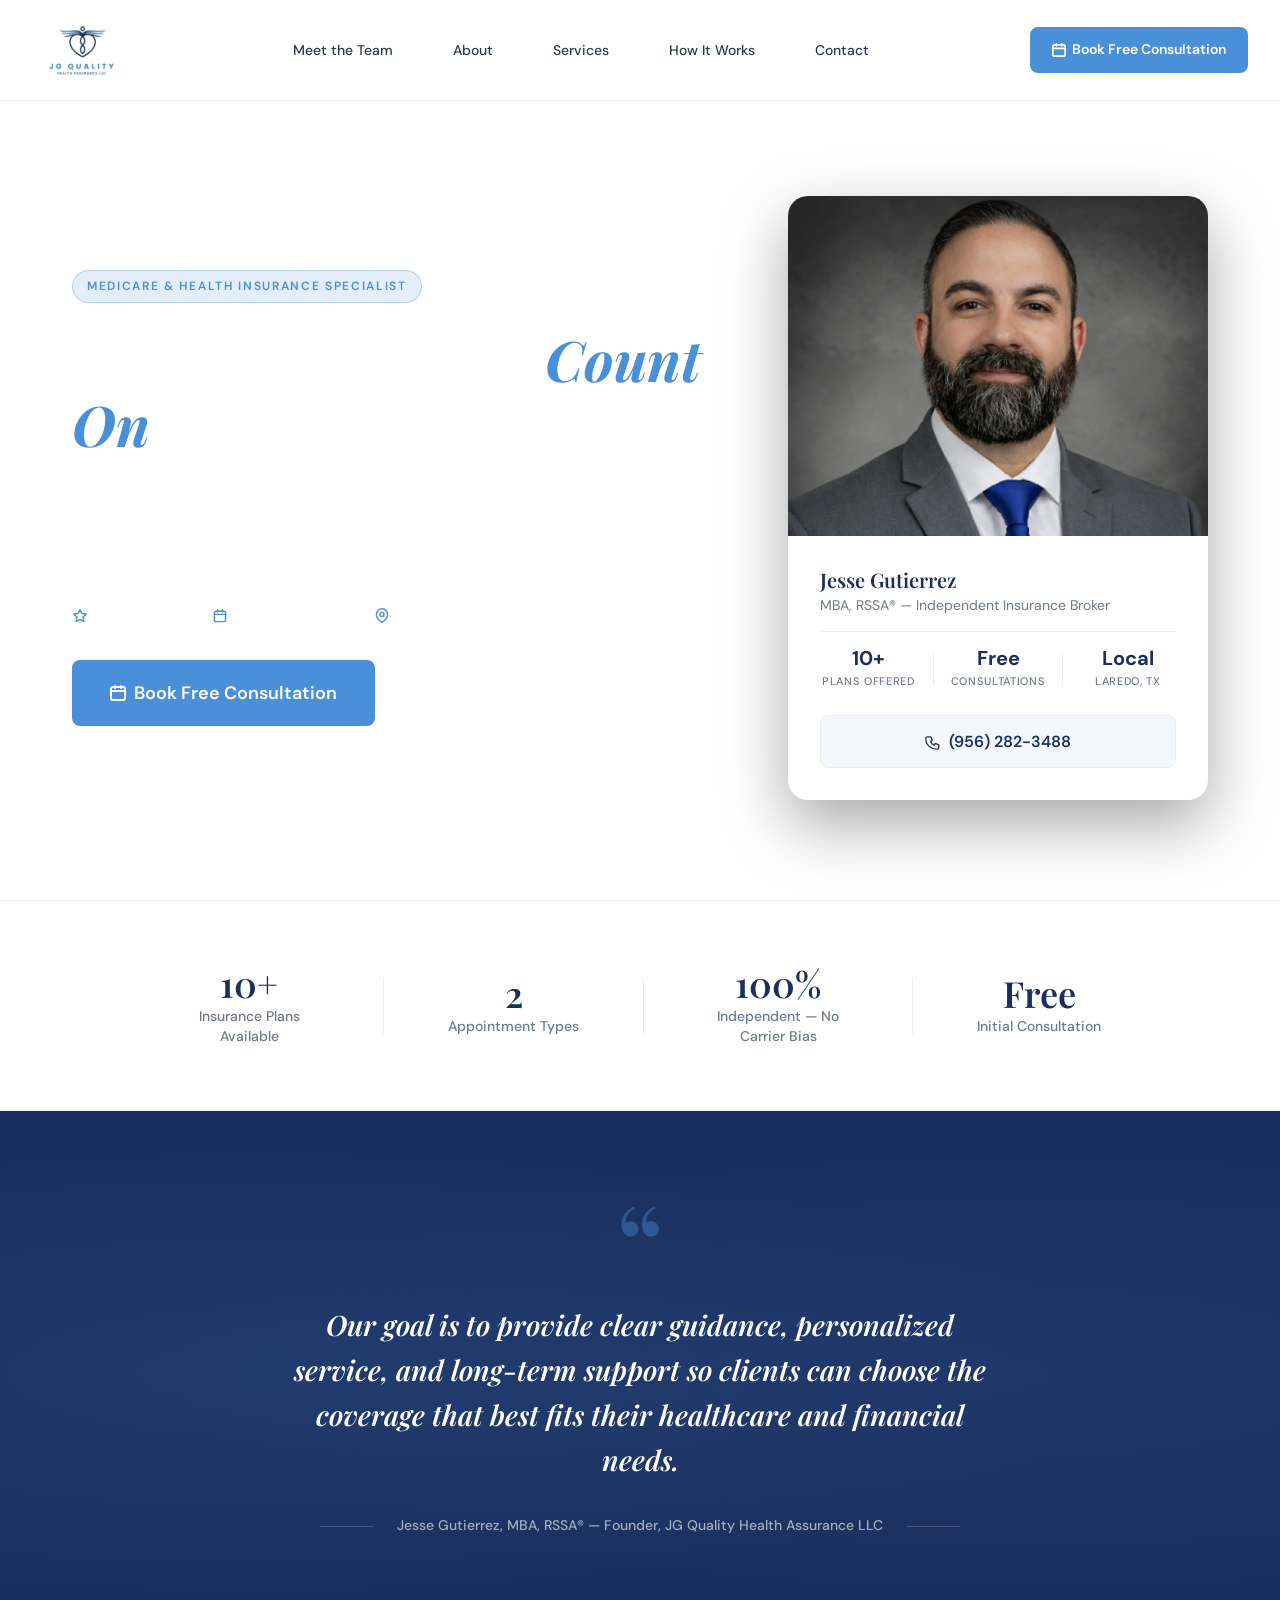
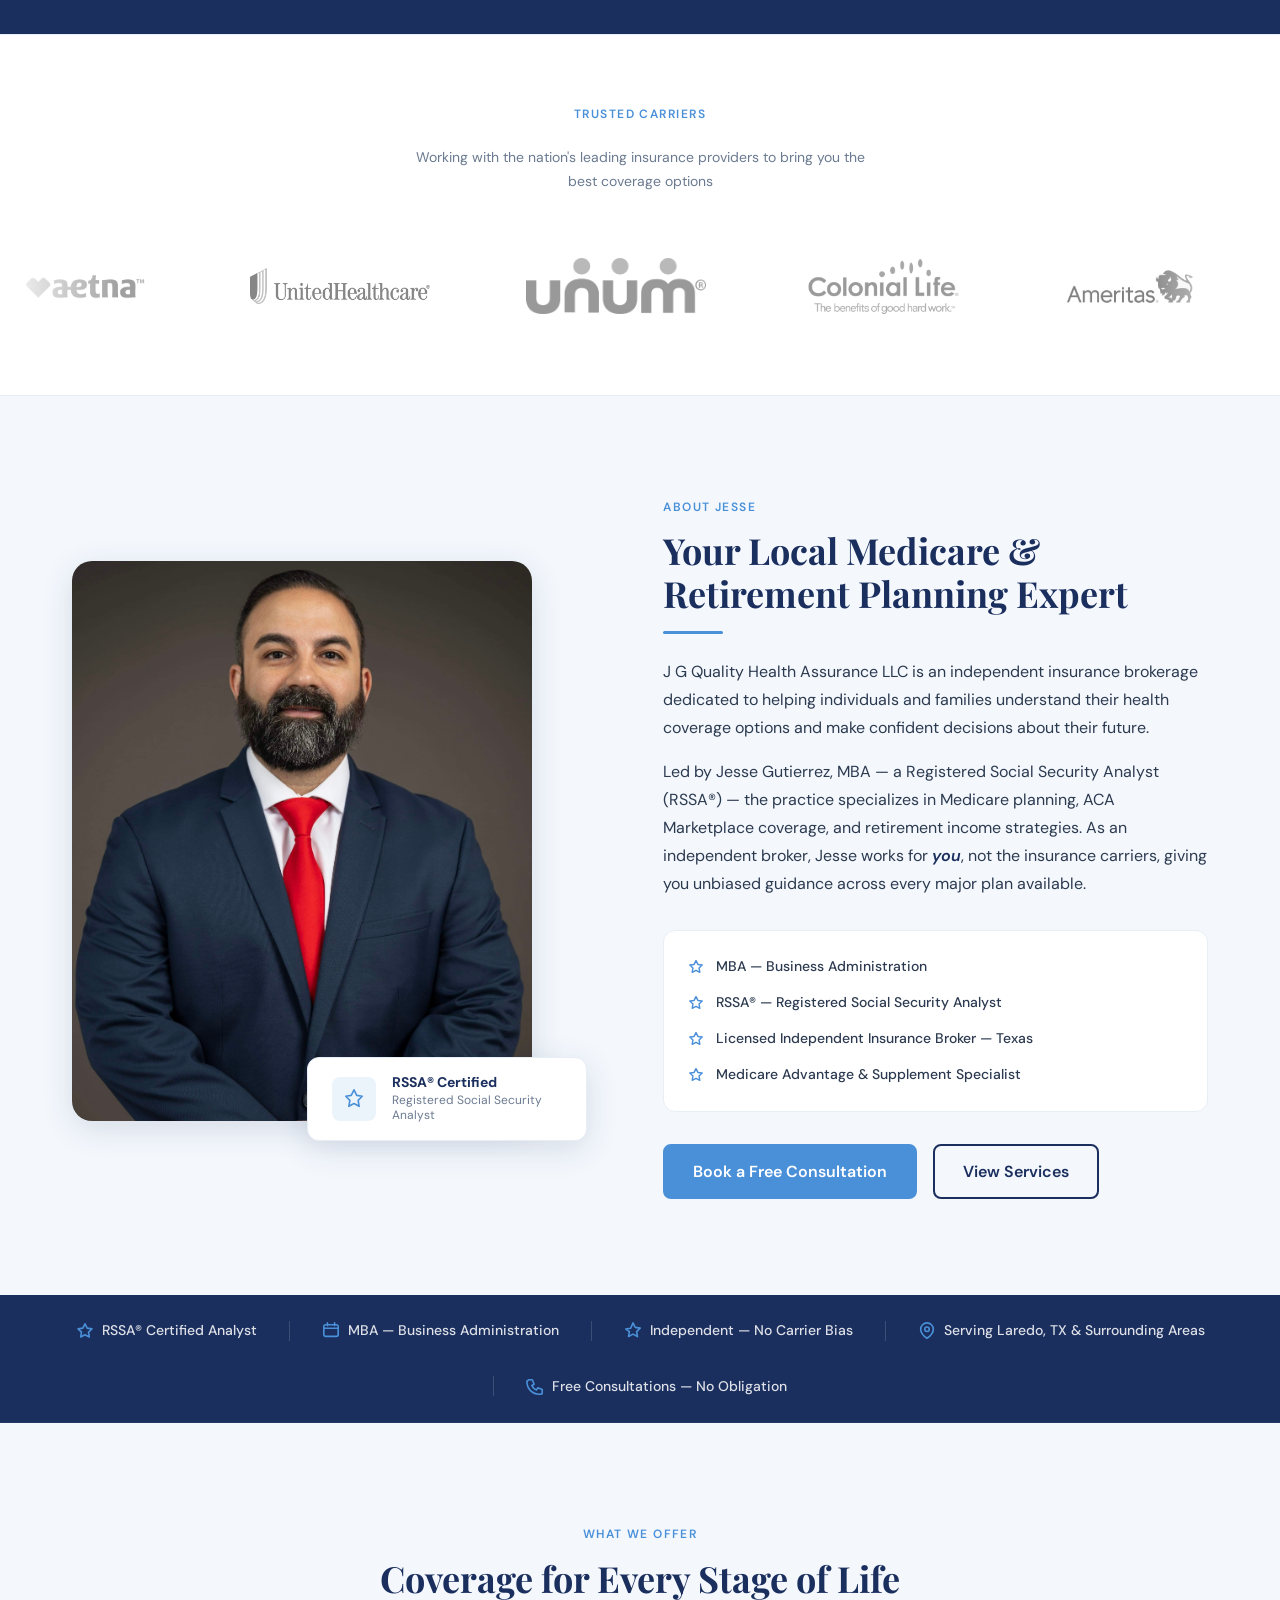
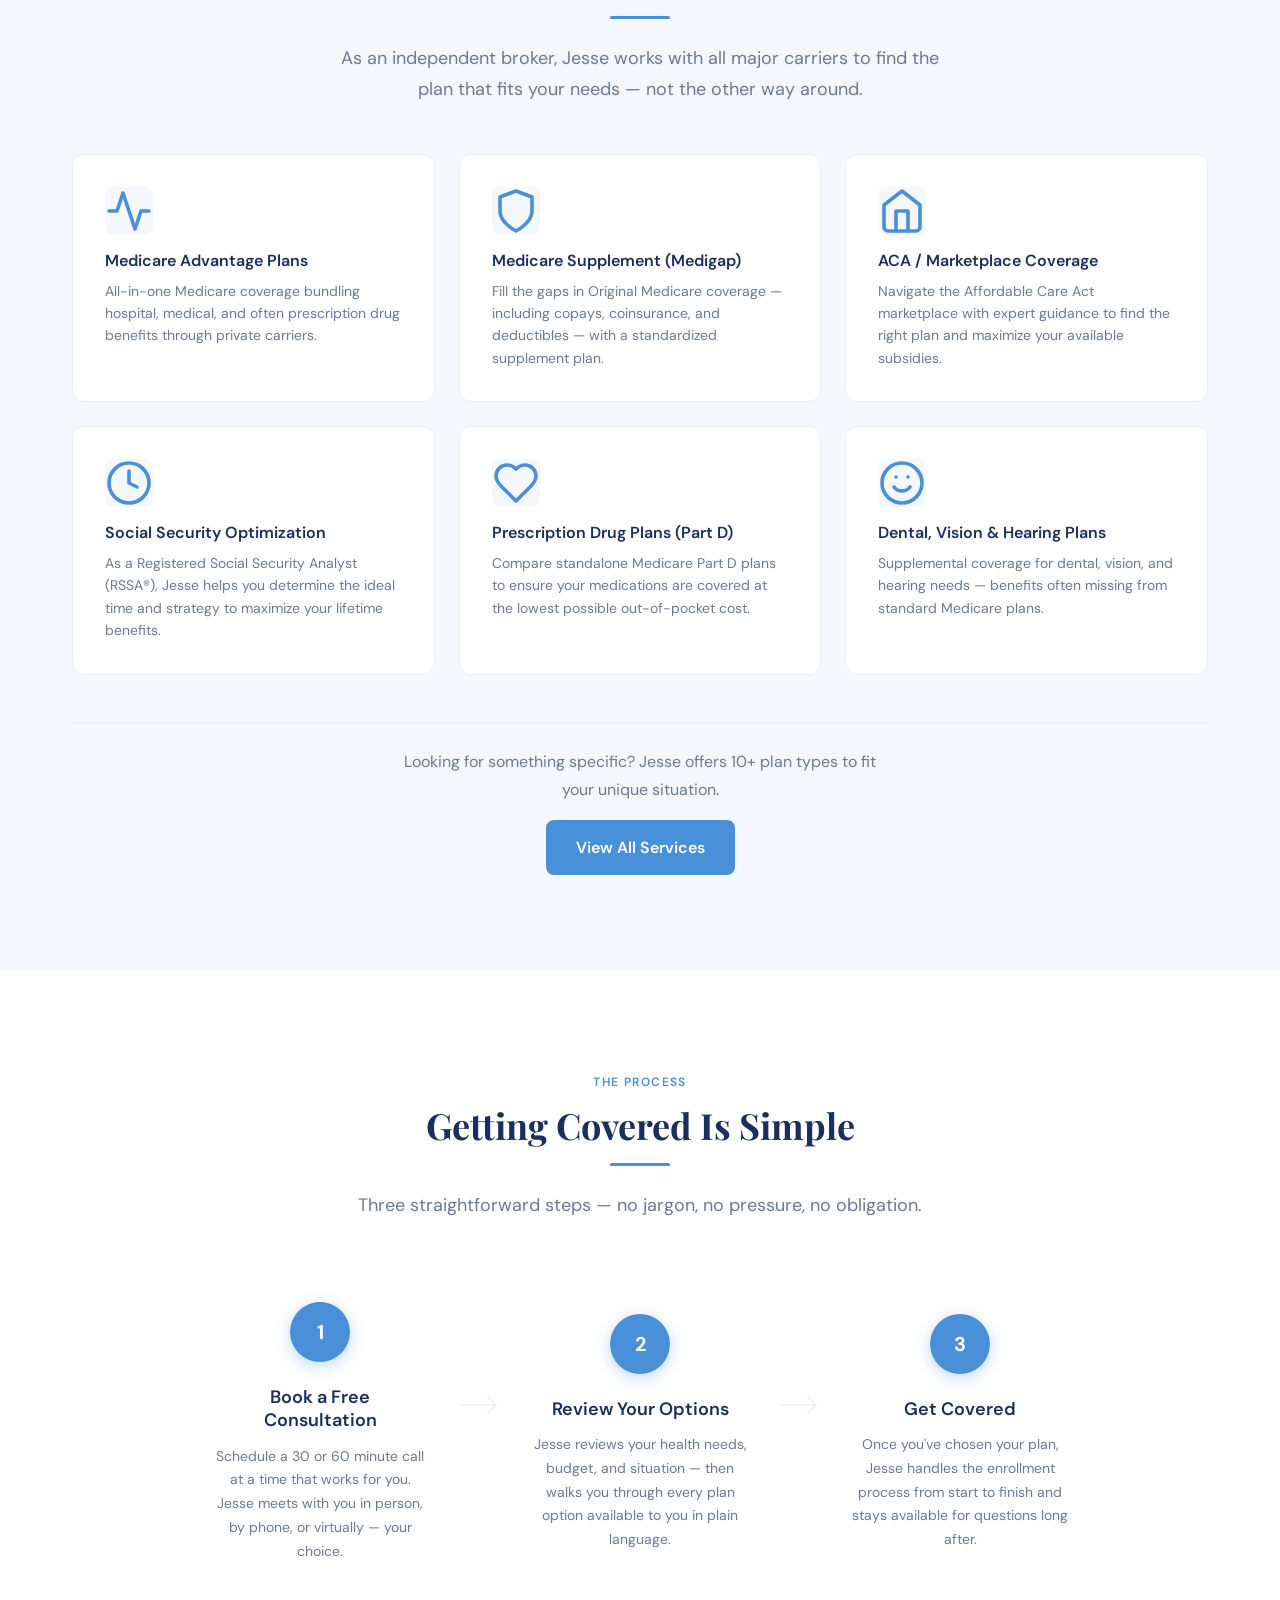
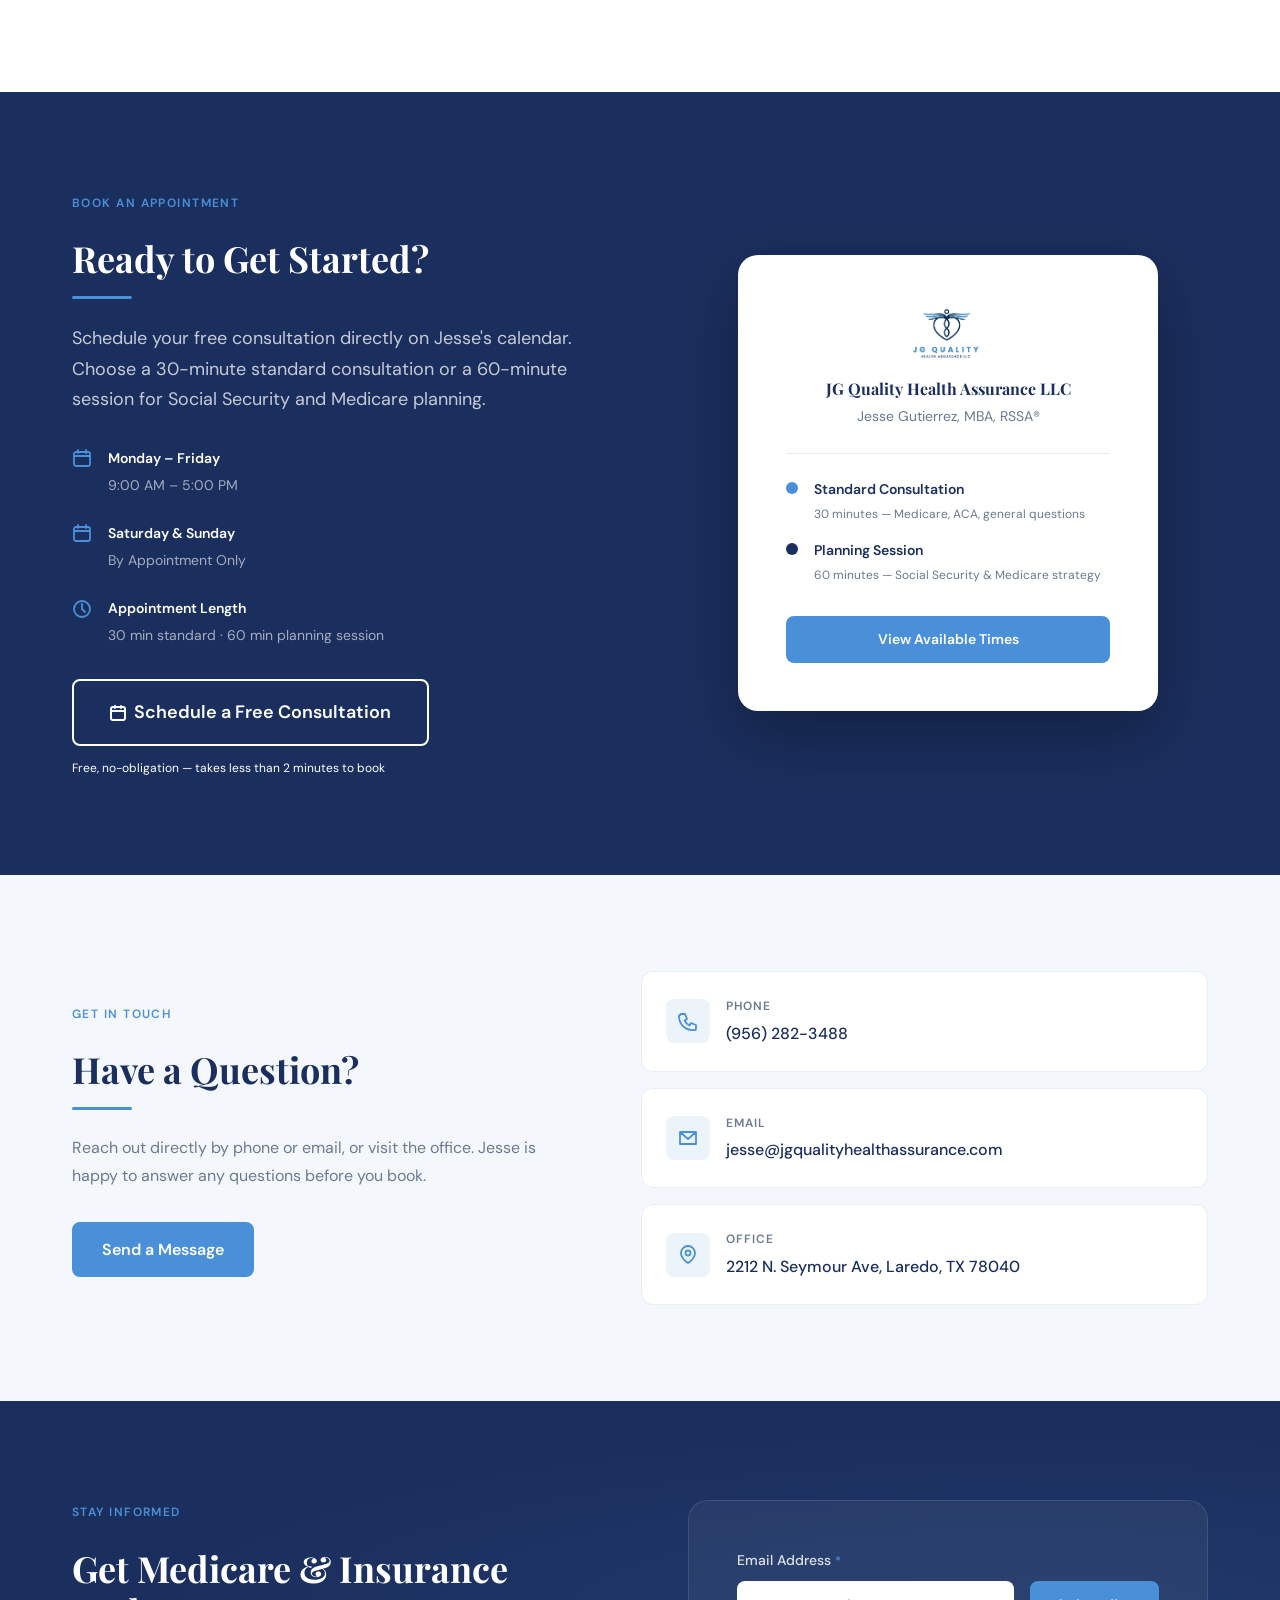
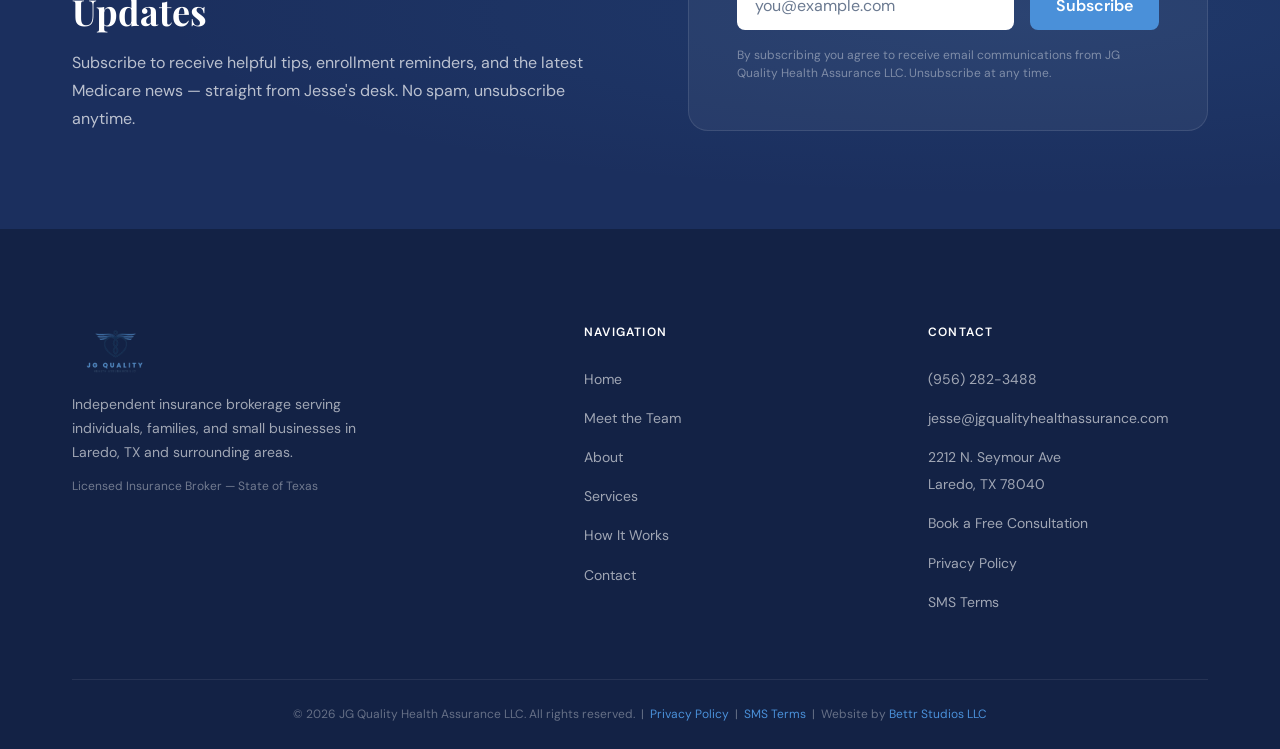
==== commit 7fd30baf: "Added sms-terms and sms agreement button on contact form, also fixed footer." ====
--- a/index.html
+++ b/index.html
@@ -929,60 +929,63 @@
 <!-- END NEWSLETTER SECTION ══════════════════════ -->
 
 <footer class="footer">
-  <div class="container">
-    <div class="footer__inner">
-
-      <!-- Col 1: Brand -->
-      <div class="footer__brand">
-        <div class="footer__logo">
-          <img src="/assets/logo/JG_LOGO_transparent.png" alt="JG Quality Health Assurance" />
-        </div>
+    <div class="container">
+      <div class="footer__inner">
+
+        <!-- Col 1: Brand -->
+        <div class="footer__brand">
+          <div class="footer__logo">
+            <img src="/assets/logo/JG_LOGO_transparent.png" alt="JG Quality Health Assurance" />
+          </div>
+          <p>
+            Independent insurance brokerage serving individuals, families, and
+            small businesses in Laredo, TX and surrounding areas.
+          </p>
+          <p class="footer__license">
+            Licensed Insurance Broker — State of Texas
+          </p>
+        </div>
+
+        <!-- Col 2: Navigation -->
+        <div class="footer__nav">
+          <h5>Navigation</h5>
+          <ul>
+            <li><a href="/index.html#home">Home</a></li>
+            <li><a href="/biography.html">Meet the Team</a></li>
+            <li><a href="/index.html#about">About</a></li>
+            <li><a href="/services.html">Services</a></li>
+            <li><a href="/index.html#how-it-works">How It Works</a></li>
+            <li><a href="/contact.html">Contact</a></li>
+          </ul>
+        </div>
+
+        <!-- Col 3: Contact -->
+        <div class="footer__nav">
+          <h5>Contact</h5>
+          <ul>
+            <li><a href="tel:9562823488">(956) 282-3488</a></li>
+            <li><a href="mailto:jesse@jgqualityhealthassurance.com">jesse@jgqualityhealthassurance.com</a></li>
+            <li><a href="#">2212 N. Seymour Ave<br/>Laredo, TX 78040</a></li>
+            <li><a href="#book">Book a Free Consultation</a></li>
+            <li><a href="/privacy-policy.html">Privacy Policy</a></li>
+            <li><a href="/sms-terms.html">SMS Terms</a></li>
+          </ul>
+        </div>
+
+      </div>
+
+      <!-- Bottom bar -->
+      <div class="footer__bottom">
         <p>
-          Independent insurance brokerage serving individuals, families, and
-          small businesses in Laredo, TX and surrounding areas.
+            &copy; 2026 JG Quality Health Assurance LLC. All rights reserved. &nbsp;|&nbsp;
+            <a href="/privacy-policy.html">Privacy Policy</a> &nbsp;|&nbsp;
+            <a href="/sms-terms.html">SMS Terms</a> &nbsp;|&nbsp;
+            Website by <a href="https://bttrstudios.com" target="_blank" rel="noopener">Bettr Studios LLC</a>
         </p>
-        <p class="footer__license">
-          Licensed Insurance Broker — State of Texas
-        </p>
-      </div>
-
-      <!-- Col 2: Navigation -->
-      <div class="footer__nav">
-        <h5>Navigation</h5>
-        <ul>
-          <li><a href="/index.html#home">Home</a></li>
-          <li><a href="/biography.html">Meet the Team</a></li>
-          <li><a href="/index.html#about">About</a></li>
-          <li><a href="/services.html">Services</a></li>
-          <li><a href="/index.html#how-it-works">How It Works</a></li>
-          <li><a href="/contact.html">Contact</a></li>
-        </ul>
-      </div>
-
-      <!-- Col 3: Contact -->
-      <div class="footer__nav">
-        <h5>Contact</h5>
-        <ul>
-          <li><a href="tel:9562823488">(956) 282-3488</a></li>
-          <li><a href="mailto:jesse@jgqualityhealthassurance.com">jesse@jgqualityhealthassurance.com</a></li>
-          <li><a href="#">2212 N. Seymour Ave<br/>Laredo, TX 78040</a></li>
-          <li><a href="#book">Book a Free Consultation</a></li>
-        </ul>
-      </div>
-
-    </div>
-
-    <!-- Bottom bar -->
-    <div class="footer__bottom">
-      <p>
-          &copy; 2026 JG Quality Health Assurance LLC. All rights reserved. &nbsp;|&nbsp;
-          <a href="/privacy-policy.html">Privacy Policy</a> &nbsp;|&nbsp;
-          Website by <a href="https://bttrstudios.com" target="_blank" rel="noopener">Bettr Studios LLC</a>
-        </p>
-    </div>
-
-  </div>
-</footer>
+      </div>
+
+    </div>
+  </footer>
 
 <!-- END FOOTER ══════════════════════════════════ -->
 
--- a/css/jg-design-system.css
+++ b/css/jg-design-system.css
@@ -2127,6 +2127,101 @@
 }
 
 
+/* ── SMS Consent Checkbox ─────────────────────────────────── */
+.form-group--checkbox {
+  margin-top: var(--space-lg);
+}
+ 
+.sms-consent {
+  display: flex;
+  align-items: flex-start;
+  gap: var(--space-md);
+  cursor: pointer;
+}
+ 
+.sms-consent__input {
+  position: absolute;
+  opacity: 0;
+  width: 0;
+  height: 0;
+}
+ 
+.sms-consent__box {
+  width: 20px;
+  height: 20px;
+  min-width: 20px;
+  border: 2px solid var(--color-light-gray);
+  border-radius: var(--radius-sm);
+  background: var(--color-white);
+  display: flex;
+  align-items: center;
+  justify-content: center;
+  margin-top: 2px;
+  transition: all var(--transition-base);
+}
+ 
+/* Checked state */
+.sms-consent__input:checked + .sms-consent__box {
+  background: var(--color-caroline-blue);
+  border-color: var(--color-caroline-blue);
+}
+ 
+.sms-consent__input:checked + .sms-consent__box::after {
+  content: '';
+  display: block;
+  width: 5px;
+  height: 9px;
+  border: 2px solid white;
+  border-top: none;
+  border-left: none;
+  transform: rotate(45deg) translateY(-1px);
+}
+ 
+/* Focus state for accessibility */
+.sms-consent__input:focus + .sms-consent__box {
+  outline: 2px solid var(--color-caroline-blue);
+  outline-offset: 2px;
+}
+ 
+.sms-consent__text {
+  font-size: var(--text-xs);
+  color: var(--color-text-muted);
+  line-height: 1.6;
+}
+ 
+.sms-consent__text a {
+  color: var(--color-caroline-blue);
+  font-weight: 500;
+  text-decoration: underline;
+}
+ 
+.sms-consent__text strong {
+  color: var(--color-text-body);
+}
+ 
+/* ── Policy List (used on privacy + sms terms pages) ─────── */
+.policy-list {
+  padding-left: var(--space-xl);
+  margin: var(--space-md) 0;
+}
+ 
+.policy-list li {
+  font-size: var(--text-base);
+  color: var(--color-text-body);
+  line-height: 1.8;
+  margin-bottom: var(--space-sm);
+}
+ 
+.policy-list li a {
+  color: var(--color-caroline-blue);
+  font-weight: 500;
+}
+ 
+.policy-list li:last-child {
+  margin-bottom: 0;
+}
+
+
 
 /* ============================================================
    24. RESPONSIVE — 1024px
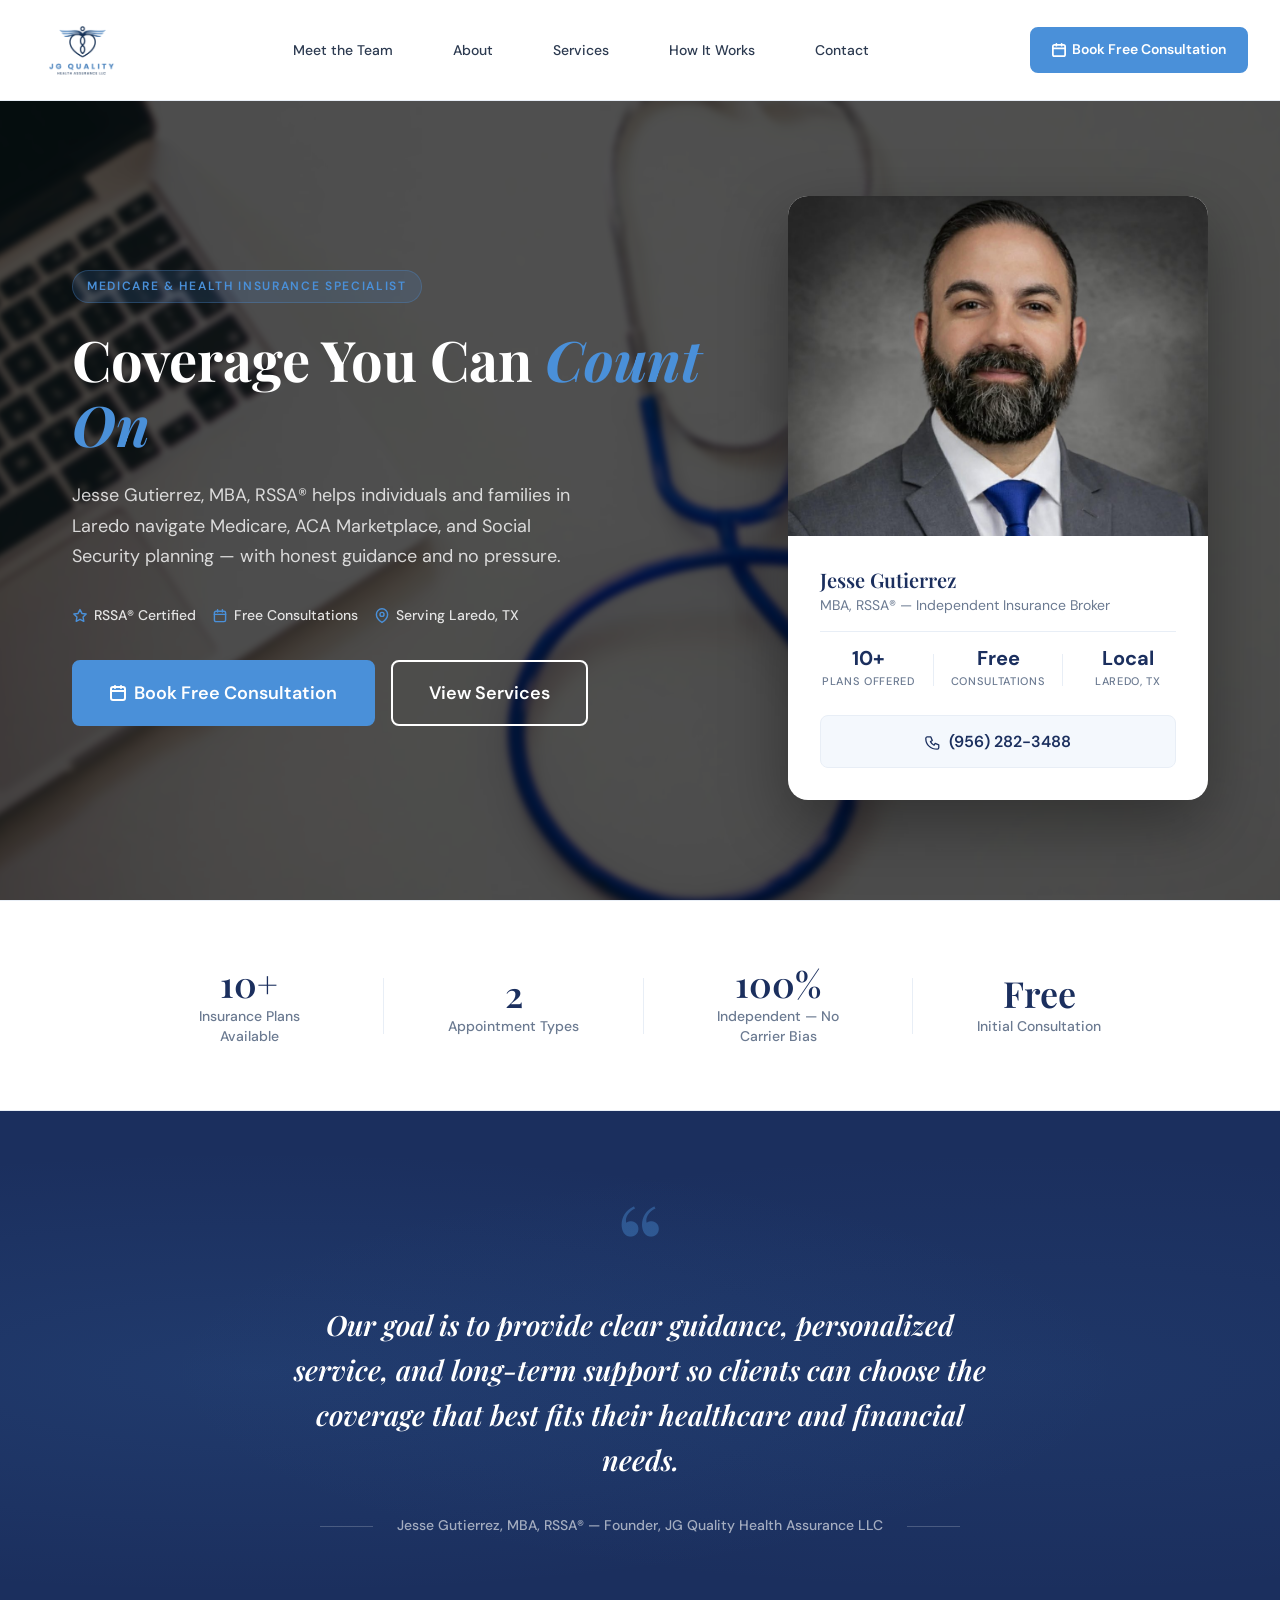
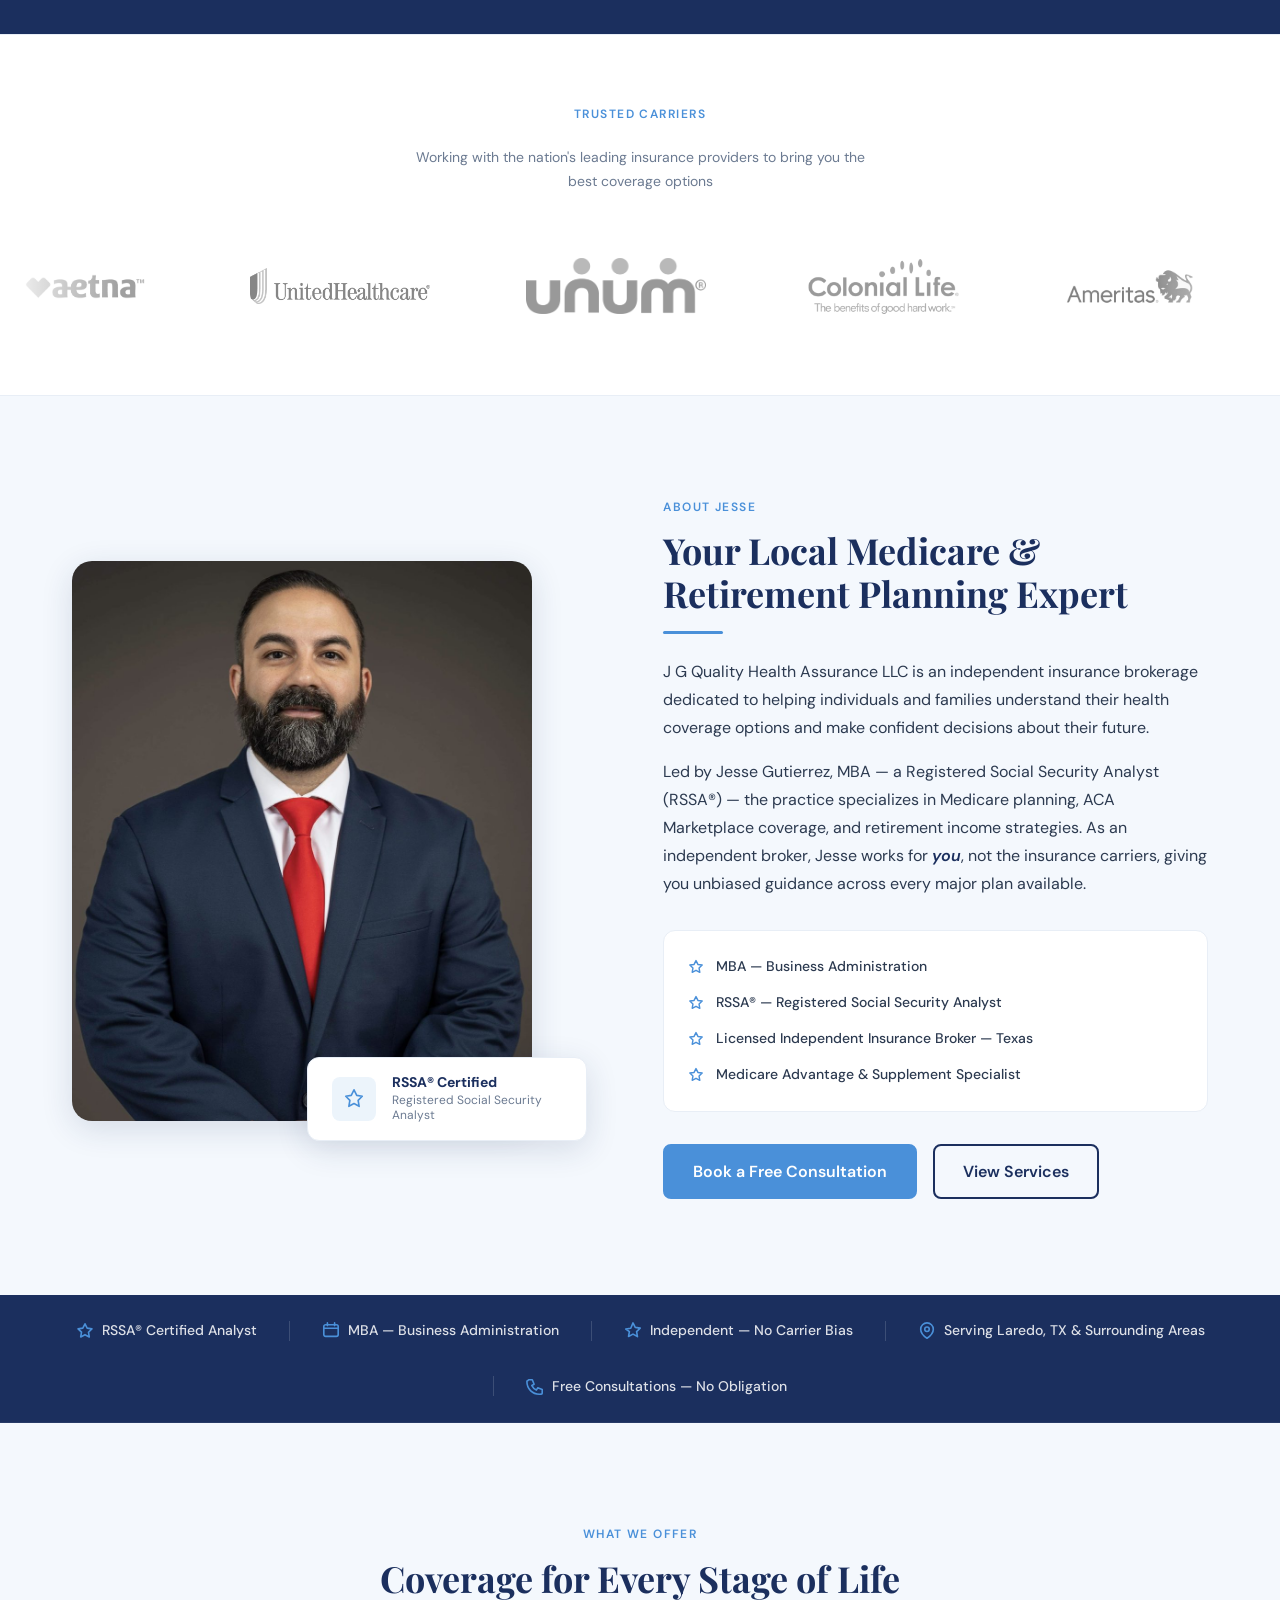
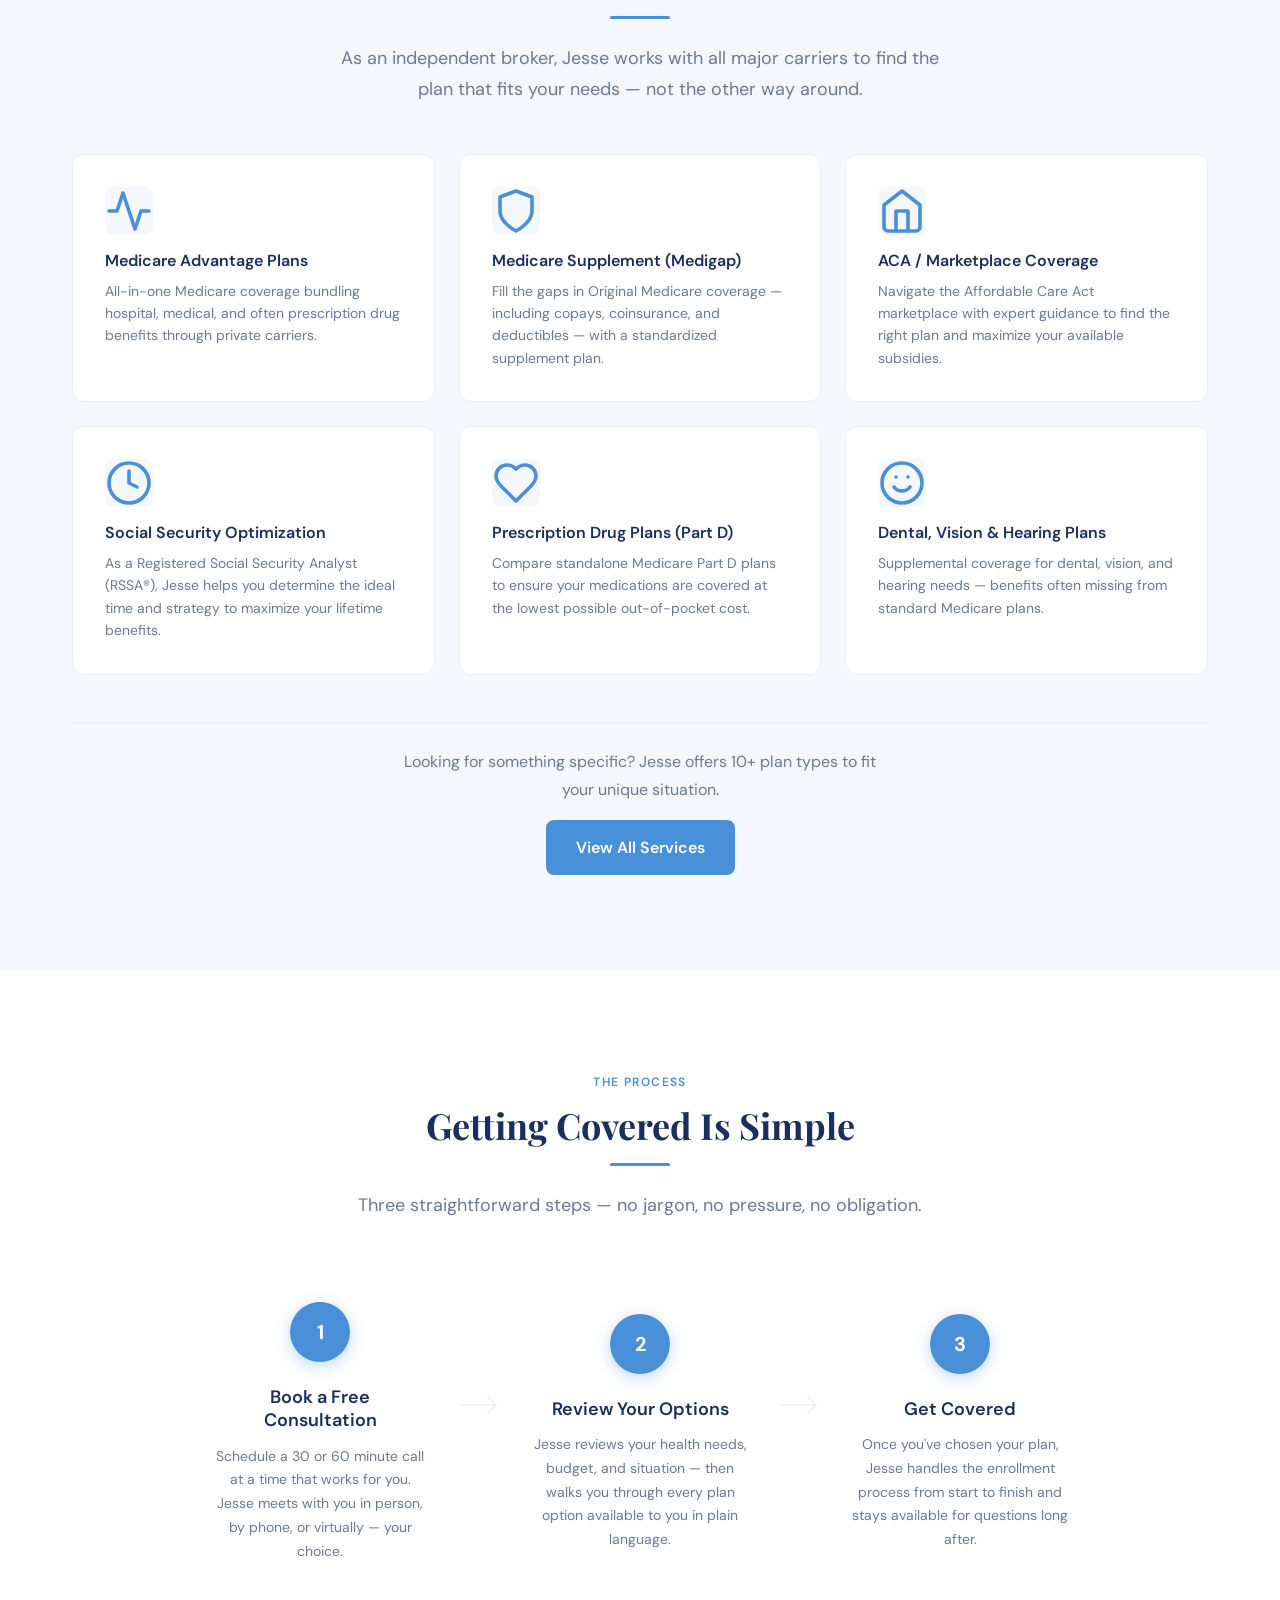
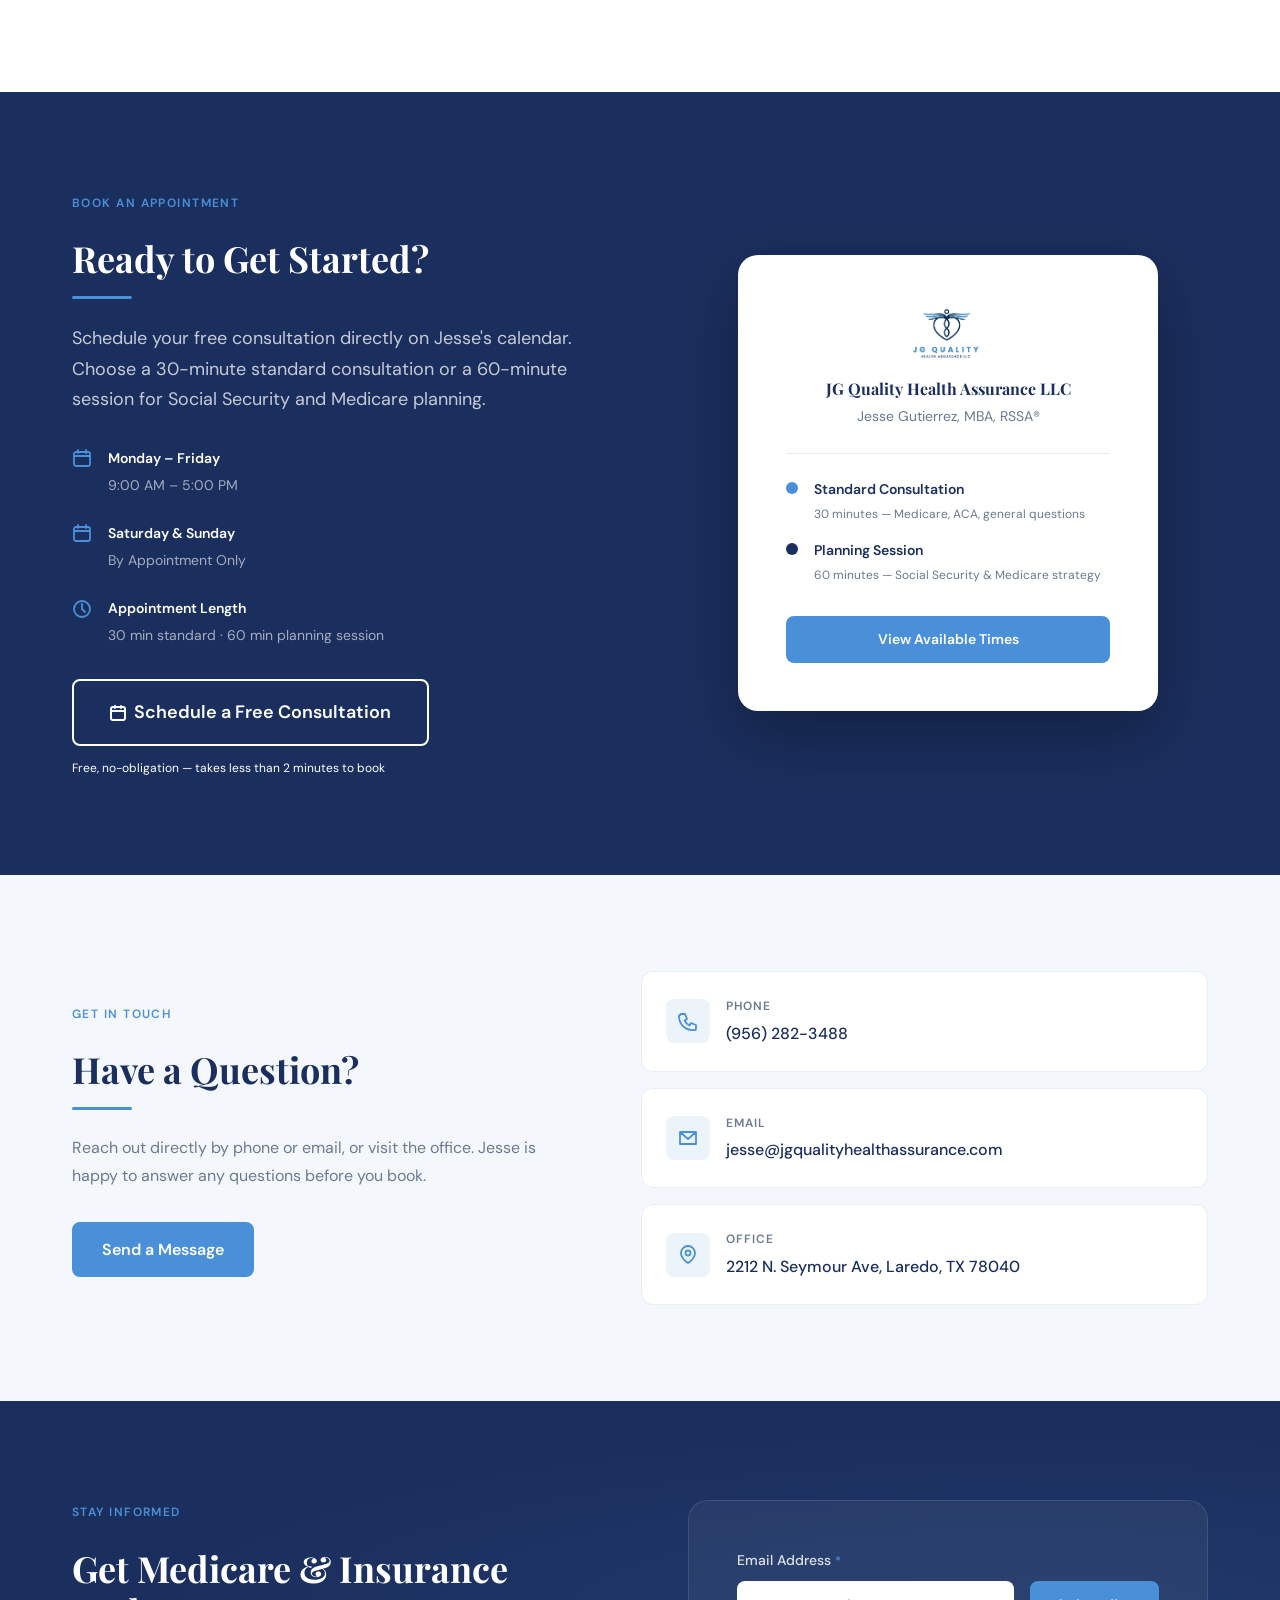
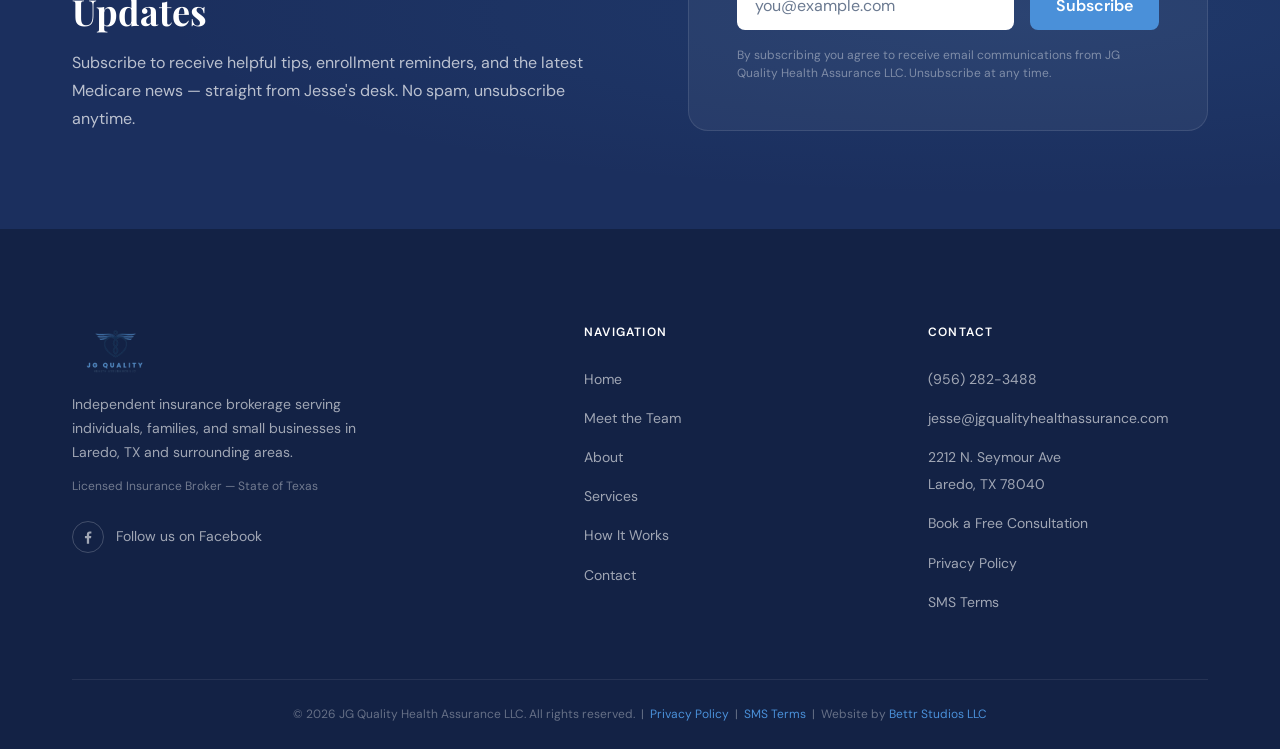
==== commit bfa8ff18: "Add Esther Cantu to Meet the Team, site-wide SEO and cleanup - biography.html: new "Our Team" sectio" ====
--- a/index.html
+++ b/index.html
@@ -3,7 +3,60 @@
 <head>
   <meta charset="UTF-8" />
   <meta name="viewport" content="width=device-width, initial-scale=1.0"/>
-  <title>JG Quality Health Assurance</title>
+  <title>JG Quality Health Assurance | Health Insurance &amp; Medicare Broker in Laredo, TX</title>
+  <meta name="description" content="Independent health insurance broker in Laredo, TX. Medicare, ACA Marketplace, Social Security planning, and supplemental coverage. Book a free consultation."/>
+  <link rel="canonical" href="https://jgqualityhealthassurance.com/" />
+  <link rel="icon" href="/favicon.ico" sizes="any" />
+  <link rel="icon" type="image/png" sizes="32x32" href="/assets/icons/favicon-32x32.png" />
+  <link rel="apple-touch-icon" href="/assets/icons/apple-touch-icon.png" />
+
+  <!-- Social sharing previews -->
+  <meta property="og:type" content="website" />
+  <meta property="og:site_name" content="JG Quality Health Assurance LLC" />
+  <meta property="og:title" content="JG Quality Health Assurance | Health Insurance &amp; Medicare Broker in Laredo, TX" />
+  <meta property="og:description" content="Independent health insurance broker in Laredo, TX. Medicare, ACA Marketplace, Social Security planning, and supplemental coverage. Book a free consultation." />
+  <meta property="og:url" content="https://jgqualityhealthassurance.com/" />
+  <meta property="og:image" content="https://jgqualityhealthassurance.com/assets/og-image.jpg" />
+  <meta property="og:image:width" content="1200" />
+  <meta property="og:image:height" content="630" />
+  <meta name="twitter:card" content="summary_large_image" />
+
+  <!-- Local business structured data (Google) -->
+  <script type="application/ld+json">
+  {
+    "@context": "https://schema.org",
+    "@type": "InsuranceAgency",
+    "name": "JG Quality Health Assurance LLC",
+    "alternateName": "J G Quality Health Assurance LLC",
+    "url": "https://jgqualityhealthassurance.com/",
+    "logo": "https://jgqualityhealthassurance.com/assets/icons/icon-512.png",
+    "image": "https://jgqualityhealthassurance.com/assets/og-image.jpg",
+    "description": "Independent health insurance broker serving Laredo, TX and surrounding areas: Medicare, ACA Marketplace, Social Security planning, supplemental coverage, and employer group benefits.",
+    "telephone": "+1-956-282-3488",
+    "email": "jesse@jgqualityhealthassurance.com",
+    "address": {
+      "@type": "PostalAddress",
+      "streetAddress": "2212 N. Seymour Ave",
+      "addressLocality": "Laredo",
+      "addressRegion": "TX",
+      "postalCode": "78040",
+      "addressCountry": "US"
+    },
+    "areaServed": {
+      "@type": "City",
+      "name": "Laredo, TX"
+    },
+    "founder": {
+      "@type": "Person",
+      "name": "Jesse Gutierrez",
+      "jobTitle": "Owner & Independent Insurance Broker"
+    },
+    "sameAs": [
+      "https://www.facebook.com/profile.php?id=61561958540216"
+    ]
+  }
+  </script>
+
   <link rel="preconnect" href="https://fonts.googleapis.com" />
   <link rel="preconnect" href="https://fonts.gstatic.com" crossorigin />
   <link href="https://fonts.googleapis.com/css2?family=DM+Sans:wght@400;500;600&family=Playfair+Display:wght@600&display=swap" rel="stylesheet"/>
@@ -944,6 +997,12 @@
           <p class="footer__license">
             Licensed Insurance Broker — State of Texas
           </p>
+          <div class="footer__social">
+            <a href="https://www.facebook.com/profile.php?id=61561958540216" target="_blank" rel="noopener" aria-label="JG Quality Health Assurance on Facebook" class="footer__social-link">
+              <svg viewBox="0 0 24 24" fill="currentColor" aria-hidden="true"><path d="M13.5 21v-7.5h2.53l.38-2.94H13.5V8.69c0-.85.24-1.43 1.46-1.43h1.56V4.63a20.9 20.9 0 00-2.27-.12c-2.25 0-3.79 1.37-3.79 3.89v2.17H7.92v2.94h2.54V21h3.04z"/></svg>
+              <span>Follow us on Facebook</span>
+            </a>
+          </div>
         </div>
 
         <!-- Col 2: Navigation -->
@@ -965,7 +1024,7 @@
           <ul>
             <li><a href="tel:9562823488">(956) 282-3488</a></li>
             <li><a href="mailto:jesse@jgqualityhealthassurance.com">jesse@jgqualityhealthassurance.com</a></li>
-            <li><a href="#">2212 N. Seymour Ave<br/>Laredo, TX 78040</a></li>
+            <li><a href="https://www.google.com/maps/search/?api=1&amp;query=2212+N+Seymour+Ave+Laredo+TX+78040" target="_blank" rel="noopener">2212 N. Seymour Ave<br/>Laredo, TX 78040</a></li>
             <li><a href="#book">Book a Free Consultation</a></li>
             <li><a href="/privacy-policy.html">Privacy Policy</a></li>
             <li><a href="/sms-terms.html">SMS Terms</a></li>
@@ -977,7 +1036,7 @@
       <!-- Bottom bar -->
       <div class="footer__bottom">
         <p>
-            &copy; 2026 JG Quality Health Assurance LLC. All rights reserved. &nbsp;|&nbsp;
+            &copy; 2026<span class="js-year-range"></span> JG Quality Health Assurance LLC. All rights reserved. &nbsp;|&nbsp;
             <a href="/privacy-policy.html">Privacy Policy</a> &nbsp;|&nbsp;
             <a href="/sms-terms.html">SMS Terms</a> &nbsp;|&nbsp;
             Website by <a href="https://bttrstudios.com" target="_blank" rel="noopener">Bettr Studios LLC</a>
--- a/css/jg-design-system.css
+++ b/css/jg-design-system.css
@@ -47,7 +47,8 @@
 /* ============================================================
    1. GOOGLE FONTS
    ============================================================ */
-@import url('https://fonts.googleapis.com/css2?family=DM+Sans:wght@400;500;600&family=Playfair+Display:wght@600&display=swap');
+/* Fonts are loaded via <link> in each page's <head> (non-blocking, preconnected).
+   Do not add an @import here — it delays first render. */
 
 
 /* ============================================================
@@ -1563,6 +1564,35 @@
   color: rgba(255, 255, 255, 0.4) !important;
 }
 
+.footer__social {
+  margin-top: var(--space-lg);
+}
+
+.footer__social-link {
+  display: inline-flex;
+  align-items: center;
+  gap: var(--space-sm);
+  color: rgba(255, 255, 255, 0.6);
+  font-size: var(--text-sm);
+  text-decoration: none;
+  transition: color var(--transition-fast);
+}
+
+.footer__social-link svg {
+  width: 32px;
+  height: 32px;
+  padding: 6px;
+  border: 1px solid rgba(255, 255, 255, 0.2);
+  border-radius: 50%;
+  transition: all var(--transition-fast);
+}
+
+.footer__social-link:hover { color: var(--color-white); }
+.footer__social-link:hover svg {
+  background: var(--color-caroline-blue);
+  border-color: var(--color-caroline-blue);
+}
+
 .footer__nav h5 {
   color: var(--color-white);
   font-size: var(--text-xs);
@@ -2591,6 +2621,91 @@
   flex-wrap: wrap;
 }
 
+
+/* ── Our Team Section ─────────────────────────────────────── */
+.team {
+  padding: var(--space-4xl) 0;
+  background: var(--color-white);
+}
+
+.team__list {
+  display: flex;
+  flex-direction: column;
+  gap: var(--space-3xl);
+  max-width: 1000px;
+  margin-inline: auto;
+}
+
+.team-member {
+  display: grid;
+  grid-template-columns: 300px 1fr;
+  gap: var(--space-3xl);
+  align-items: start;
+}
+
+.team-member__photo-wrap {
+  border-radius: var(--radius-xl);
+  overflow: hidden;
+  box-shadow: var(--shadow-lg);
+}
+
+.team-member__photo {
+  width: 100%;
+  height: auto;
+  display: block;
+}
+
+.team-member__content h3 {
+  margin-bottom: 0;
+}
+
+.team-member__role {
+  font-size: var(--text-sm);
+  color: var(--color-text-muted);
+  font-weight: 500;
+  margin-top: var(--space-xs);
+  margin-bottom: 0;
+}
+
+.team-member__content p {
+  color: var(--color-text-body);
+  line-height: 1.8;
+  margin-bottom: var(--space-md);
+}
+
+.team-member__content .team-member__role {
+  color: var(--color-text-muted);
+  line-height: 1.4;
+  margin-bottom: 0;
+}
+
+.team-member__facts {
+  margin-top: var(--space-xl);
+  background: var(--color-off-white);
+}
+
+@media (max-width: 1024px) {
+  .team-member {
+    grid-template-columns: 260px 1fr;
+    gap: var(--space-2xl);
+  }
+}
+
+@media (max-width: 768px) {
+  .team-member {
+    grid-template-columns: 1fr;
+  }
+
+  .team-member__photo-wrap {
+    max-width: 320px;
+    margin-inline: auto;
+  }
+
+  .team-member__content {
+    text-align: left;
+  }
+}
+
 /* ── Responsive ───────────────────────────────────────────── */
 @media (max-width: 1024px) {
   .bio-main__grid {
